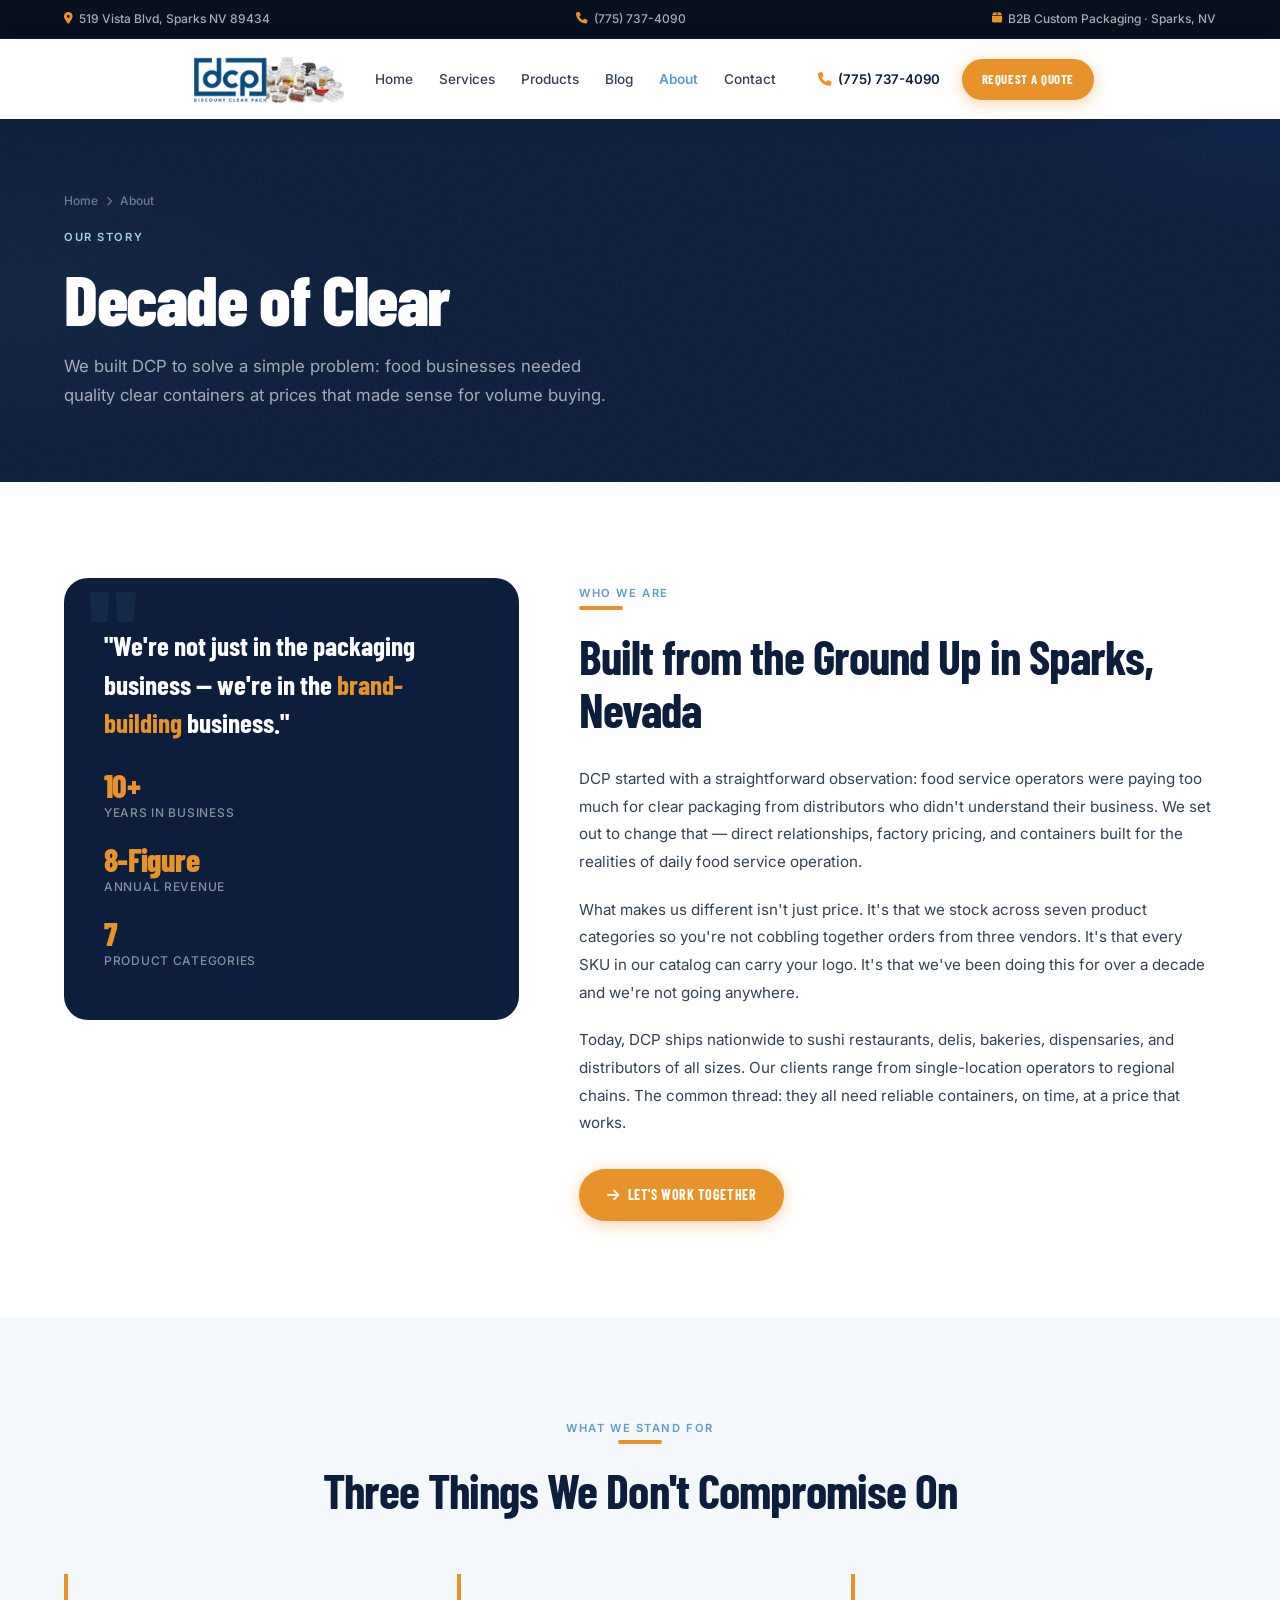
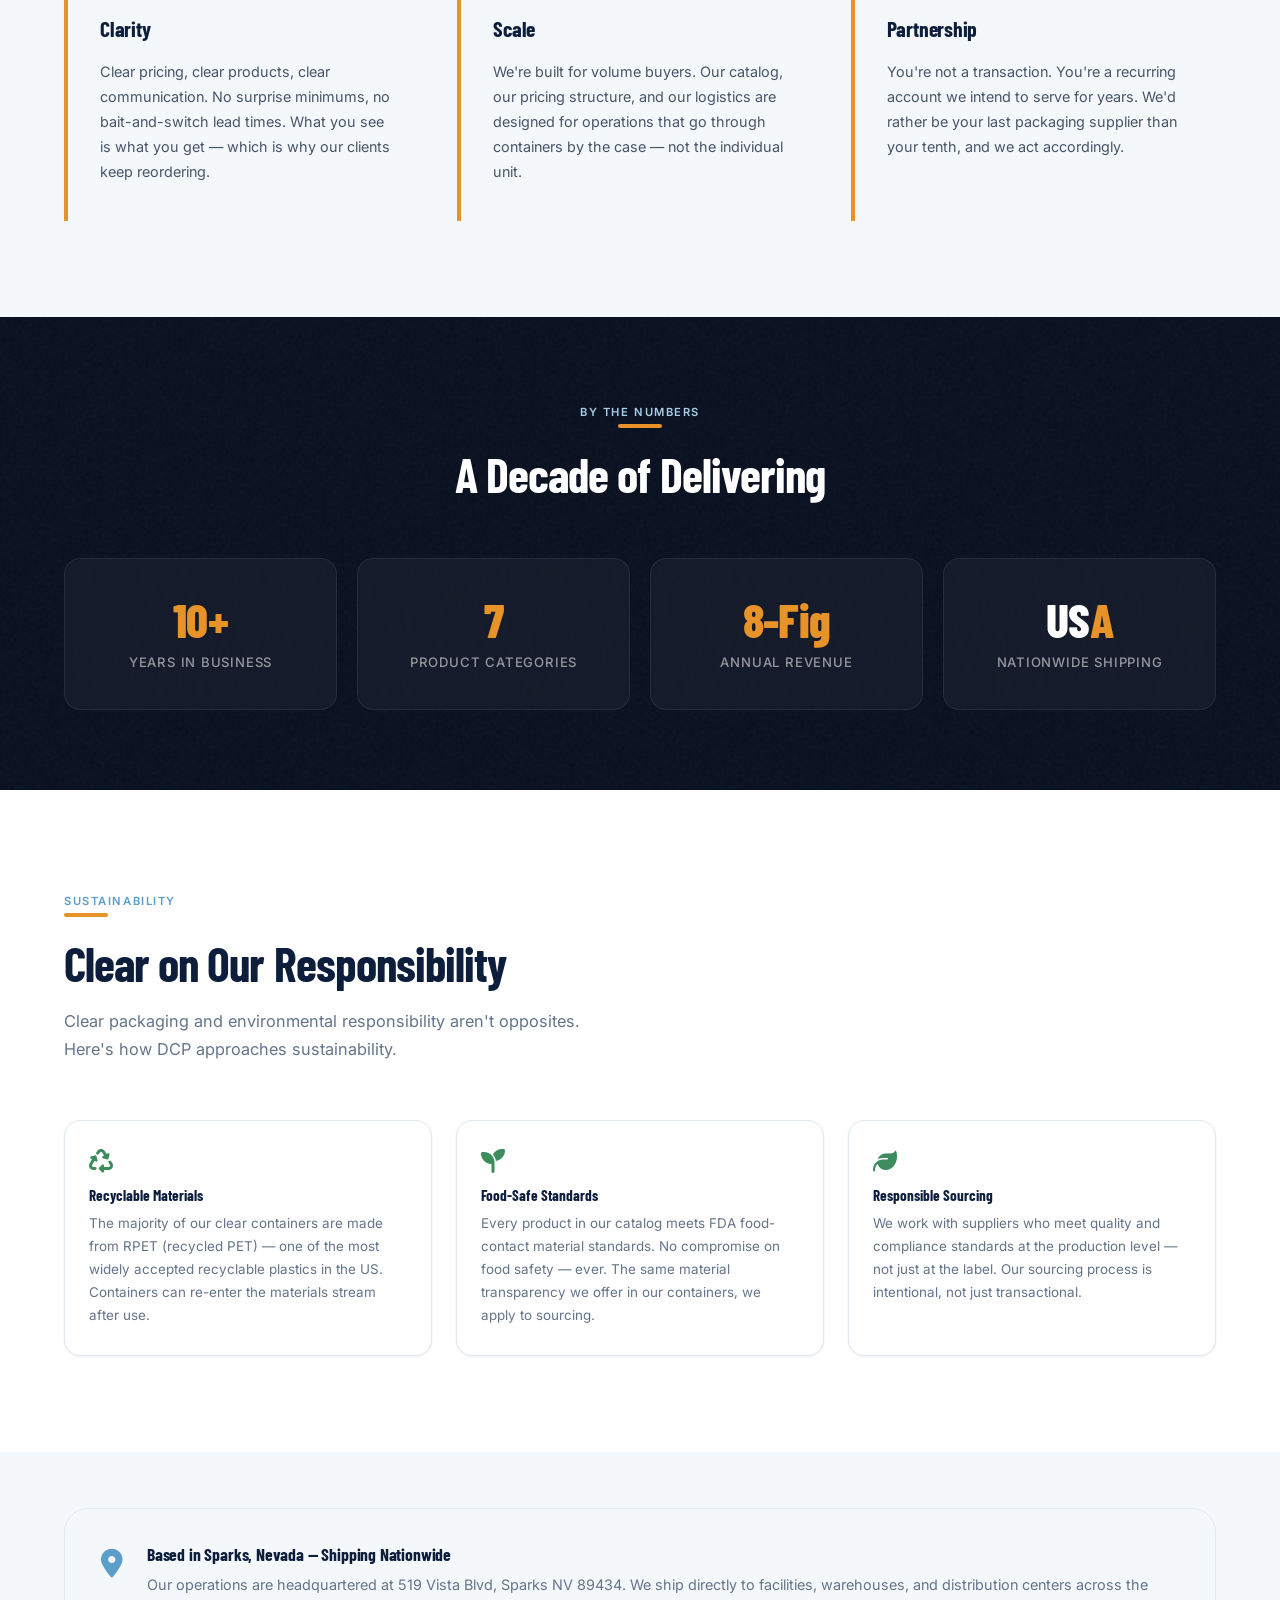
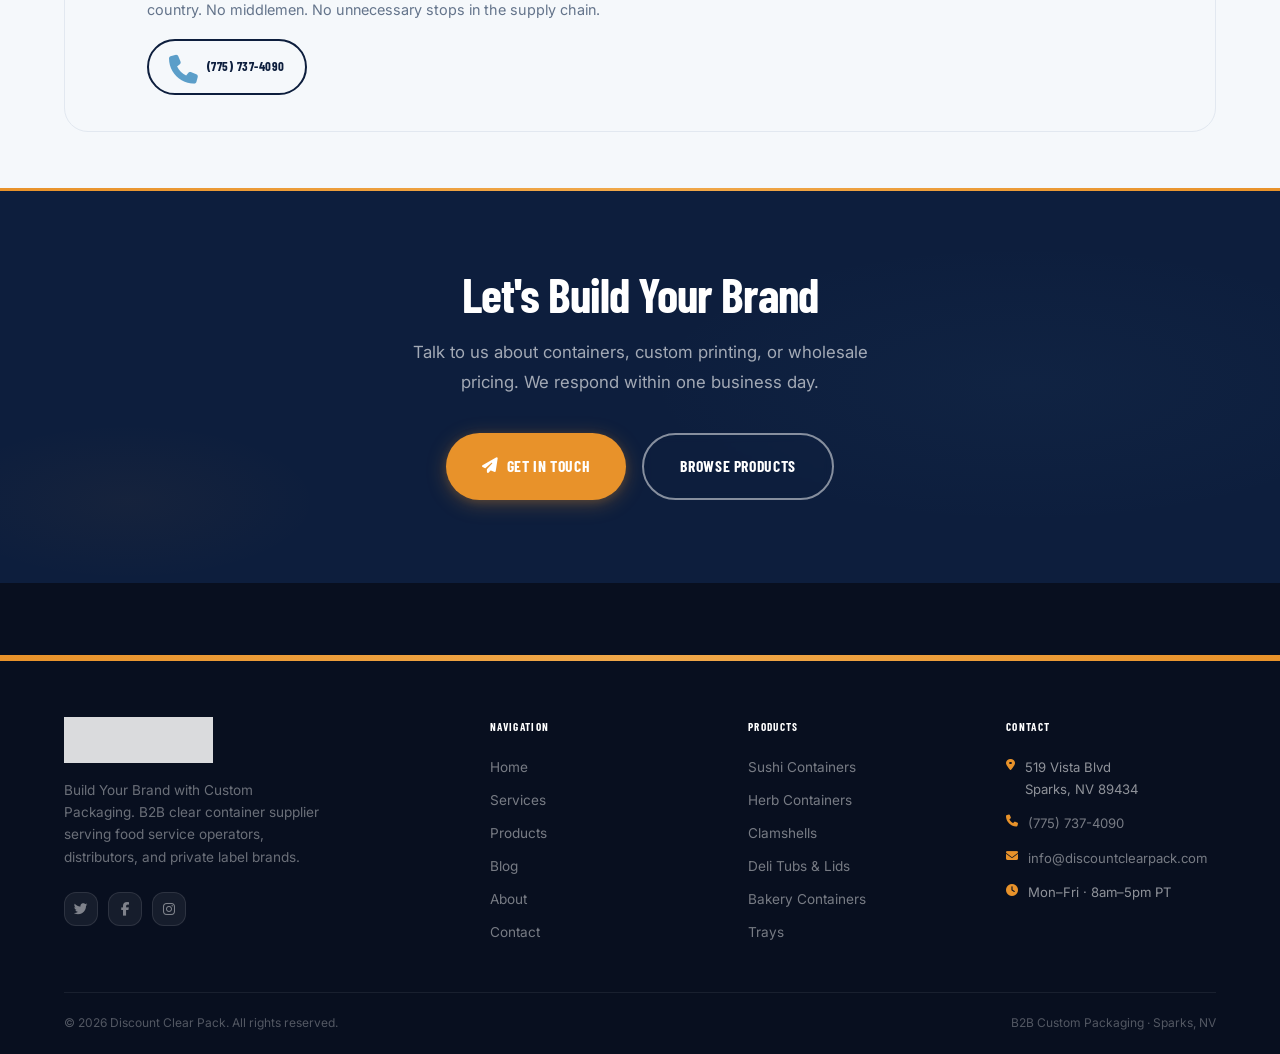
==== about.html @ 89d680ff "Initial commit — Discount Clear Pack website 9-page B2B packaging website: home, services, products " ====
<!DOCTYPE html>
<html lang="en">
<head>
<meta charset="UTF-8">
<meta name="viewport" content="width=device-width, initial-scale=1.0">
<title>About — Discount Clear Pack</title>
<meta name="description" content="DCP has been a trusted B2B packaging supplier for over a decade. Based in Sparks, NV. Clear containers, custom printing, nationwide shipping.">
<link rel="stylesheet" href="style.css">
<link rel="stylesheet" href="https://cdnjs.cloudflare.com/ajax/libs/font-awesome/6.5.0/css/all.min.css">
</head>
<body>

<!-- Top Info Bar -->
<div class="top-bar">
  <div class="container">
    <div class="top-bar__inner">
      <div class="top-bar__item"><i class="fas fa-map-marker-alt"></i><span>519 Vista Blvd, Sparks NV 89434</span></div>
      <div class="top-bar__item"><i class="fas fa-phone"></i><a href="tel:7757374090">(775) 737-4090</a></div>
      <div class="top-bar__item"><i class="fas fa-box"></i><span>B2B Custom Packaging · Sparks, NV</span></div>
    </div>
  </div>
</div>

<!-- Navbar -->
<nav class="navbar" role="navigation" aria-label="Main navigation">
  <div class="container">
    <div class="navbar__inner">
      <a href="index.html" class="navbar__logo" aria-label="Discount Clear Pack Home">
        <img src="Logo/Screenshot 2026-04-01 170924.png" alt="Discount Clear Pack">
      </a>
      <div class="navbar__nav">
        <a href="index.html">Home</a>
        <a href="services.html">Services</a>
        <a href="products.html">Products</a>
        <a href="blog.html">Blog</a>
        <a href="about.html" class="active">About</a>
        <a href="contact.html">Contact</a>
      </div>
      <div class="navbar__actions">
        <a href="tel:7757374090" class="navbar__phone"><i class="fas fa-phone"></i>(775) 737-4090</a>
        <a href="contact.html" class="btn btn-primary btn-sm">Request a Quote</a>
      </div>
      <button class="navbar__hamburger" aria-label="Open menu" aria-expanded="false">
        <span></span><span></span><span></span>
      </button>
    </div>
  </div>
</nav>

<!-- Mobile Menu -->
<div class="mobile-menu" role="dialog" aria-label="Mobile navigation">
  <button class="mobile-menu__close" aria-label="Close menu"><i class="fas fa-times"></i></button>
  <div class="mobile-menu__inner">
    <nav>
      <a href="index.html">Home</a>
      <a href="services.html">Services</a>
      <a href="products.html">Products</a>
      <a href="blog.html">Blog</a>
      <a href="about.html">About</a>
      <a href="contact.html">Contact</a>
    </nav>
    <div class="mobile-menu__footer">
      <div class="mobile-menu__phone-big"><i class="fas fa-phone"></i><a href="tel:7757374090" style="color:inherit;">(775) 737-4090</a></div>
      <p>519 Vista Blvd, Sparks NV 89434</p>
      <p>Mon–Fri · 8am–5pm PT</p>
    </div>
  </div>
</div>

<!-- Page Hero -->
<section class="page-hero">
  <div class="container">
    <div class="page-hero__inner">
      <div class="page-hero__breadcrumb">
        <a href="index.html">Home</a>
        <i class="fas fa-chevron-right"></i>
        <span>About</span>
      </div>
      <span class="section-label on-dark" style="display:block;margin-bottom:12px;">OUR STORY</span>
      <h1 class="page-hero__title">Decade of Clear</h1>
      <p class="page-hero__subtitle">We built DCP to solve a simple problem: food businesses needed quality clear containers at prices that made sense for volume buying.</p>
    </div>
  </div>
</section>

<!-- Origin Story -->
<section class="section">
  <div class="container">
    <div class="about-origin reveal">

      <!-- Left: Pull Quote + Stats -->
      <div>
        <div class="pull-quote">
          <div class="pull-quote__text">
            "We're not just in the packaging business — we're in the <em>brand-building</em> business."
          </div>
          <div class="pull-quote__stats">
            <div>
              <div class="pull-quote__stat-num"><em>10+</em></div>
              <div class="pull-quote__stat-label">Years in Business</div>
            </div>
            <div>
              <div class="pull-quote__stat-num"><em>8-Figure</em></div>
              <div class="pull-quote__stat-label">Annual Revenue</div>
            </div>
            <div>
              <div class="pull-quote__stat-num"><em>7</em></div>
              <div class="pull-quote__stat-label">Product Categories</div>
            </div>
          </div>
        </div>
      </div>

      <!-- Right: Narrative -->
      <div class="about-origin__text">
        <span class="section-label">WHO WE ARE</span>
        <div class="section-divider"></div>
        <h2 style="margin-bottom:28px;">Built from the Ground Up in Sparks, Nevada</h2>
        <p>DCP started with a straightforward observation: food service operators were paying too much for clear packaging from distributors who didn't understand their business. We set out to change that — direct relationships, factory pricing, and containers built for the realities of daily food service operation.</p>
        <p>What makes us different isn't just price. It's that we stock across seven product categories so you're not cobbling together orders from three vendors. It's that every SKU in our catalog can carry your logo. It's that we've been doing this for over a decade and we're not going anywhere.</p>
        <p>Today, DCP ships nationwide to sushi restaurants, delis, bakeries, dispensaries, and distributors of all sizes. Our clients range from single-location operators to regional chains. The common thread: they all need reliable containers, on time, at a price that works.</p>
        <div style="margin-top:32px;">
          <a href="contact.html" class="btn btn-primary"><i class="fas fa-arrow-right"></i> Let's Work Together</a>
        </div>
      </div>

    </div>
  </div>
</section>

<!-- Values -->
<section class="section bg-off-white">
  <div class="container">
    <div class="section-header centered reveal">
      <span class="section-label">WHAT WE STAND FOR</span>
      <div class="section-divider c"></div>
      <h2 class="section-title">Three Things We Don't Compromise On</h2>
    </div>
    <div class="values-grid reveal">
      <div class="value-card">
        <div class="value-card__title">Clarity</div>
        <div class="value-card__desc">Clear pricing, clear products, clear communication. No surprise minimums, no bait-and-switch lead times. What you see is what you get — which is why our clients keep reordering.</div>
      </div>
      <div class="value-card">
        <div class="value-card__title">Scale</div>
        <div class="value-card__desc">We're built for volume buyers. Our catalog, our pricing structure, and our logistics are designed for operations that go through containers by the case — not the individual unit.</div>
      </div>
      <div class="value-card">
        <div class="value-card__title">Partnership</div>
        <div class="value-card__desc">You're not a transaction. You're a recurring account we intend to serve for years. We'd rather be your last packaging supplier than your tenth, and we act accordingly.</div>
      </div>
    </div>
  </div>
</section>

<!-- By the Numbers -->
<section class="categories-dark">
  <div class="container">
    <div class="section-header centered" style="position:relative;z-index:1;">
      <span class="section-label on-dark reveal">BY THE NUMBERS</span>
      <div class="section-divider c reveal reveal-delay-1"></div>
      <h2 class="section-title reveal reveal-delay-2" style="color:var(--white);">A Decade of Delivering</h2>
    </div>
    <div style="display:grid;grid-template-columns:repeat(4,1fr);gap:20px;position:relative;z-index:1;" class="reveal">
      <div class="stat-card">
        <div class="stat-card__number"><em>10+</em></div>
        <div class="stat-card__label">Years in Business</div>
      </div>
      <div class="stat-card">
        <div class="stat-card__number"><em>7</em></div>
        <div class="stat-card__label">Product Categories</div>
      </div>
      <div class="stat-card">
        <div class="stat-card__number"><em>8-Fig</em></div>
        <div class="stat-card__label">Annual Revenue</div>
      </div>
      <div class="stat-card">
        <div class="stat-card__number">US<em>A</em></div>
        <div class="stat-card__label">Nationwide Shipping</div>
      </div>
    </div>
  </div>
</section>

<!-- Sustainability -->
<section class="section">
  <div class="container">
    <div class="section-header reveal">
      <span class="section-label">SUSTAINABILITY</span>
      <div class="section-divider"></div>
      <h2 class="section-title">Clear on Our Responsibility</h2>
      <p class="section-subtitle">Clear packaging and environmental responsibility aren't opposites. Here's how DCP approaches sustainability.</p>
    </div>
    <div class="sustainability-grid reveal">
      <div class="sustainability-item">
        <i class="fas fa-recycle"></i>
        <h4>Recyclable Materials</h4>
        <p>The majority of our clear containers are made from RPET (recycled PET) — one of the most widely accepted recyclable plastics in the US. Containers can re-enter the materials stream after use.</p>
      </div>
      <div class="sustainability-item">
        <i class="fas fa-seedling"></i>
        <h4>Food-Safe Standards</h4>
        <p>Every product in our catalog meets FDA food-contact material standards. No compromise on food safety — ever. The same material transparency we offer in our containers, we apply to sourcing.</p>
      </div>
      <div class="sustainability-item">
        <i class="fas fa-leaf"></i>
        <h4>Responsible Sourcing</h4>
        <p>We work with suppliers who meet quality and compliance standards at the production level — not just at the label. Our sourcing process is intentional, not just transactional.</p>
      </div>
    </div>
  </div>
</section>

<!-- Location -->
<section class="section-sm bg-off-white">
  <div class="container">
    <div class="location-card reveal">
      <i class="fas fa-map-marker-alt"></i>
      <div>
        <h3>Based in Sparks, Nevada — Shipping Nationwide</h3>
        <p>Our operations are headquartered at 519 Vista Blvd, Sparks NV 89434. We ship directly to facilities, warehouses, and distribution centers across the country. No middlemen. No unnecessary stops in the supply chain.</p>
        <div style="margin-top:16px;">
          <a href="tel:7757374090" class="btn btn-outline btn-sm"><i class="fas fa-phone"></i>(775) 737-4090</a>
        </div>
      </div>
    </div>
  </div>
</section>

<!-- CTA Banner -->
<section class="cta-banner">
  <div class="container">
    <div class="cta-banner__inner reveal">
      <h2 class="cta-banner__title">Let's Build Your Brand</h2>
      <p class="cta-banner__subtitle">Talk to us about containers, custom printing, or wholesale pricing. We respond within one business day.</p>
      <div class="cta-banner__btns">
        <a href="contact.html" class="btn btn-primary btn-lg"><i class="fas fa-paper-plane"></i> Get in Touch</a>
        <a href="products.html" class="btn btn-ghost btn-lg">Browse Products</a>
      </div>
    </div>
  </div>
</section>

<!-- Footer -->
<footer class="footer" role="contentinfo">
  <div style="height:3px;background:linear-gradient(90deg,#E8922A 0%,#F0A84A 50%,#E8922A 100%);"></div>
  <div class="container">
    <div class="footer__grid" style="padding-top:56px;">
      <div>
        <div class="footer__logo"><img src="Logo/Screenshot 2026-04-01 170924.png" alt="Discount Clear Pack"></div>
        <p class="footer__tagline">Build Your Brand with Custom Packaging. B2B clear container supplier serving food service operators, distributors, and private label brands.</p>
        <div class="footer__social">
          <a href="#" aria-label="Twitter"><i class="fab fa-twitter"></i></a>
          <a href="#" aria-label="Facebook"><i class="fab fa-facebook-f"></i></a>
          <a href="#" aria-label="Instagram"><i class="fab fa-instagram"></i></a>
        </div>
      </div>
      <div>
        <div class="footer__col-title">Navigation</div>
        <div class="footer__col-links">
          <a href="index.html">Home</a>
          <a href="services.html">Services</a>
          <a href="products.html">Products</a>
          <a href="blog.html">Blog</a>
          <a href="about.html">About</a>
          <a href="contact.html">Contact</a>
        </div>
      </div>
      <div>
        <div class="footer__col-title">Products</div>
        <div class="footer__col-links">
          <a href="products.html#sushi">Sushi Containers</a>
          <a href="products.html#herb">Herb Containers</a>
          <a href="products.html#clamshells">Clamshells</a>
          <a href="products.html#deli">Deli Tubs &amp; Lids</a>
          <a href="products.html#bakery">Bakery Containers</a>
          <a href="products.html#trays">Trays</a>
        </div>
      </div>
      <div>
        <div class="footer__col-title">Contact</div>
        <div class="footer__contact-item"><i class="fas fa-map-marker-alt"></i><span>519 Vista Blvd<br>Sparks, NV 89434</span></div>
        <div class="footer__contact-item"><i class="fas fa-phone"></i><a href="tel:7757374090">(775) 737-4090</a></div>
        <div class="footer__contact-item"><i class="fas fa-envelope"></i><a href="mailto:info@discountclearpack.com">info@discountclearpack.com</a></div>
        <div class="footer__contact-item"><i class="fas fa-clock"></i><span>Mon–Fri · 8am–5pm PT</span></div>
      </div>
    </div>
    <div class="footer__bottom">
      <span>&copy; 2026 Discount Clear Pack. All rights reserved.</span>
      <span>B2B Custom Packaging · Sparks, NV</span>
    </div>
  </div>
</footer>

<script src="script.js"></script>
</body>
</html>
---- style.css ----
/* ============================================================
   DISCOUNT CLEAR PACK — STYLE.CSS
   Palette: Navy #0D1E3D · Ice Blue #5B9EC9 · Gold #E8922A
   Fonts:   Barlow Condensed (headings) · Inter (body)
   ============================================================ */

@import url('https://fonts.googleapis.com/css2?family=Barlow+Condensed:wght@500;600;700;800&family=Inter:wght@400;500;600&display=swap');

/* ============================================================
   CSS Custom Properties
   ============================================================ */
:root {
  /* Primary — Corporate Navy */
  --navy:        #0D1E3D;
  --navy-mid:    #142856;
  --navy-dark:   #080F1F;
  --navy-muted:  rgba(13,30,61,0.07);
  --navy-muted2: rgba(13,30,61,0.13);

  /* Secondary — Ice / Glass Blue */
  --ice:         #D4E8F7;
  --ice-mid:     #A8CDE8;
  --ice-deep:    #5B9EC9;
  --ice-glow:    rgba(91,158,201,0.20);

  /* Accent — Warm Gold (CTAs) */
  --gold:        #E8922A;
  --gold-dark:   #C97818;
  --gold-lt:     #F0A84A;
  --gold-glow:   rgba(232,146,42,0.22);
  --gold-glow-lg:rgba(232,146,42,0.35);

  /* Neutrals (slate-tinted — reinforces "clear" metaphor) */
  --white:       #FFFFFF;
  --off-white:   #F5F8FB;
  --gray-50:     #F0F4F8;
  --gray-100:    #E2E8F0;
  --gray-200:    #CBD5E1;
  --gray-300:    #94A3B8;
  --gray-500:    #64748B;
  --gray-700:    #334155;
  --gray-900:    #0F172A;

  /* Typography */
  --font-h: 'Barlow Condensed', sans-serif;
  --font-b: 'Inter', sans-serif;

  /* Layered navy-tinted shadows */
  --shd-xs:  0 1px 2px rgba(13,30,61,.08);
  --shd-sm:  0 2px 6px rgba(13,30,61,.10), 0 1px 2px rgba(13,30,61,.06);
  --shd-md:  0 4px 16px rgba(13,30,61,.12), 0 2px 6px rgba(13,30,61,.07);
  --shd-lg:  0 10px 32px rgba(13,30,61,.16), 0 4px 12px rgba(13,30,61,.09);
  --shd-xl:  0 20px 48px rgba(13,30,61,.18), 0 8px 20px rgba(13,30,61,.11);

  /* Glow variants */
  --shd-gold:    0 4px 20px rgba(232,146,42,.28), 0 2px 8px rgba(232,146,42,.16);
  --shd-gold-lg: 0 8px 32px rgba(232,146,42,.36), 0 4px 12px rgba(232,146,42,.20);
  --shd-ice:     0 4px 20px rgba(91,158,201,.22), 0 2px 8px rgba(91,158,201,.14);
  --shd-ice-lg:  0 8px 32px rgba(91,158,201,.28), 0 4px 12px rgba(91,158,201,.18);

  /* Border radius */
  --r-sm:   4px;
  --r:      8px;
  --r-md:   12px;
  --r-lg:   16px;
  --r-xl:   24px;
  --r-full: 9999px;

  /* Layout */
  --nav-h:  80px;
  --nav-hs: 64px;
  --max-w:  1200px;
}

/* ============================================================
   Reset
   ============================================================ */
*, *::before, *::after { box-sizing: border-box; margin: 0; padding: 0; }
html { scroll-behavior: smooth; font-size: 16px; }
body {
  font-family: var(--font-b);
  color: var(--gray-700);
  background: var(--white);
  line-height: 1.7;
  -webkit-font-smoothing: antialiased;
  overflow-x: hidden;
}
img  { max-width: 100%; height: auto; display: block; }
a    { color: inherit; text-decoration: none; }
ul   { list-style: none; }
button { cursor: pointer; font-family: var(--font-b); border: none; background: none; }
input, textarea, select { font-family: var(--font-b); }

/* ============================================================
   Typography
   ============================================================ */
h1,h2,h3,h4,h5,h6 { font-family: var(--font-h); color: var(--navy); line-height: 1.12; }
h1 { font-size: clamp(2.6rem,6vw,4.4rem);    font-weight: 800; letter-spacing: -0.02em; }
h2 { font-size: clamp(1.9rem,4vw,3rem);      font-weight: 700; letter-spacing: -0.02em; }
h3 { font-size: clamp(1.25rem,2.5vw,1.6rem); font-weight: 700; letter-spacing: -0.01em; }
h4 { font-size: 1.1rem;  font-weight: 600; }
p  { line-height: 1.75; }

/* ============================================================
   Container & Layout
   ============================================================ */
.container  { max-width: var(--max-w); margin: 0 auto; padding: 0 24px; }
.section    { padding: 96px 0; }
.section-sm { padding: 56px 0; }

.section-label {
  font-family: var(--font-b);
  font-size: .7rem;
  font-weight: 600;
  letter-spacing: .14em;
  text-transform: uppercase;
  color: var(--ice-deep);
  margin-bottom: 12px;
}
.section-label.on-dark { color: var(--ice-mid); }
.section-label.gold    { color: var(--gold); }

.section-divider {
  width: 44px; height: 4px;
  background: var(--gold);
  border-radius: var(--r-full);
  margin-bottom: 20px;
}
.section-divider.c { margin-left: auto; margin-right: auto; }

.section-header         { margin-bottom: 56px; }
.section-header.centered { text-align: center; }
.section-header.centered .section-subtitle { margin-left: auto; margin-right: auto; }
.section-title   { margin-bottom: 16px; }
.section-subtitle {
  font-size: 1.02rem;
  color: var(--gray-500);
  max-width: 560px;
  line-height: 1.75;
}
.section-subtitle.on-dark { color: rgba(255,255,255,.65); }

/* Background helpers */
.bg-off-white { background: var(--off-white); }
.bg-navy      { background: var(--navy); }
.bg-ice       { background: var(--ice); }

/* ============================================================
   Buttons
   ============================================================ */
.btn {
  display: inline-flex;
  align-items: center;
  gap: 8px;
  padding: 14px 28px;
  border-radius: var(--r-full);
  font-family: var(--font-h);
  font-size: .88rem;
  font-weight: 700;
  letter-spacing: .04em;
  text-transform: uppercase;
  white-space: nowrap;
  position: relative;
  overflow: hidden;
  transition: transform .22s cubic-bezier(.34,1.56,.64,1),
              box-shadow .22s ease,
              background-color .18s ease,
              border-color .18s ease,
              color .18s ease;
}
.btn:hover       { transform: translateY(-2px); }
.btn:active      { transform: translateY(0) scale(.98); }
.btn:focus-visible { outline: 3px solid var(--gold); outline-offset: 2px; }

/* Primary — Gold */
.btn-primary { background: var(--gold); color: var(--white); box-shadow: var(--shd-gold); }
.btn-primary:hover  { background: var(--gold-dark); box-shadow: var(--shd-gold-lg); color: var(--white); }
.btn-primary:active { background: #b56a14; }

/* Secondary — Navy */
.btn-secondary { background: var(--navy); color: var(--white); box-shadow: var(--shd-md); }
.btn-secondary:hover  { background: var(--navy-mid); box-shadow: var(--shd-lg); color: var(--white); }

/* Ghost — for dark hero backgrounds */
.btn-ghost {
  background: transparent;
  color: var(--white);
  border: 2px solid rgba(255,255,255,.50);
  backdrop-filter: blur(4px);
}
.btn-ghost:hover { background: rgba(255,255,255,.10); border-color: var(--white); color: var(--white); }

/* Outline Navy — light backgrounds */
.btn-outline {
  background: transparent;
  color: var(--navy);
  border: 2px solid var(--navy);
}
.btn-outline:hover { background: var(--navy); color: var(--white); box-shadow: var(--shd-md); }

/* Outline Ice */
.btn-outline-ice {
  background: transparent;
  color: var(--ice-deep);
  border: 2px solid var(--ice-deep);
}
.btn-outline-ice:hover { background: var(--ice-deep); color: var(--white); box-shadow: var(--shd-ice); }

.btn-sm { padding: 10px 20px; font-size: .80rem; }
.btn-lg { padding: 18px 36px; font-size: .98rem; }

/* ============================================================
   Top Info Bar
   ============================================================ */
.top-bar {
  background: var(--navy-dark);
  color: rgba(255,255,255,.65);
  font-size: .75rem;
  font-family: var(--font-b);
  font-weight: 500;
  padding: 9px 0;
  border-bottom: 1px solid rgba(255,255,255,.06);
}
.top-bar__inner {
  display: flex;
  align-items: center;
  justify-content: space-between;
  gap: 12px;
  flex-wrap: wrap;
}
.top-bar__item {
  display: flex;
  align-items: center;
  gap: 6px;
}
.top-bar__item i { color: var(--gold); font-size: .72rem; }
.top-bar__item a {
  color: rgba(255,255,255,.65);
  transition: color .2s ease;
}
.top-bar__item a:hover { color: var(--gold); }

/* ============================================================
   Navbar
   ============================================================ */
.navbar {
  position: sticky;
  top: 0;
  z-index: 1000;
  background: var(--white);
  box-shadow: 0 2px 18px rgba(13,30,61,.10), 0 1px 4px rgba(13,30,61,.06);
  height: var(--nav-h);
  display: flex;
  align-items: center;
  transition: height .3s ease, box-shadow .3s ease;
}
.navbar.scrolled {
  height: var(--nav-hs);
  box-shadow: 0 4px 24px rgba(13,30,61,.15), 0 2px 6px rgba(13,30,61,.08);
}
.navbar__inner {
  display: flex;
  align-items: center;
  gap: 8px;
  width: 100%;
}
.navbar__logo { flex-shrink: 0; display: flex; align-items: center; }
.navbar__logo img {
  height: 52px;
  width: auto;
  transition: height .3s ease;
}
.navbar.scrolled .navbar__logo img { height: 40px; }

.navbar__nav { display: flex; align-items: center; gap: 2px; margin-left: auto; }
.navbar__nav a {
  font-family: var(--font-b);
  font-size: .85rem;
  font-weight: 500;
  color: var(--gray-700);
  padding: 8px 12px;
  border-radius: var(--r);
  transition: color .2s ease, background .2s ease;
  white-space: nowrap;
}
.navbar__nav a:hover         { color: var(--navy); background: var(--navy-muted); }
.navbar__nav a.active        { color: var(--ice-deep); font-weight: 600; }
.navbar__nav a:focus-visible { outline: 2px solid var(--gold); outline-offset: 2px; }

.navbar__actions { display: flex; align-items: center; gap: 10px; margin-left: 10px; }
.navbar__phone {
  display: flex;
  align-items: center;
  gap: 6px;
  font-family: var(--font-b);
  font-size: .83rem;
  font-weight: 600;
  color: var(--navy);
  padding: 7px 12px;
  border-radius: var(--r);
  transition: color .2s ease, background .2s ease;
}
.navbar__phone:hover { color: var(--gold-dark); background: rgba(232,146,42,.08); }
.navbar__phone i { color: var(--gold); font-size: .85rem; }

/* Hamburger */
.navbar__hamburger {
  display: none;
  flex-direction: column;
  gap: 5px;
  padding: 8px;
  border-radius: var(--r);
  margin-left: auto;
  transition: background .2s ease;
}
.navbar__hamburger:hover { background: var(--gray-100); }
.navbar__hamburger:focus-visible { outline: 2px solid var(--gold); outline-offset: 2px; }
.navbar__hamburger span {
  display: block;
  width: 22px; height: 2px;
  background: var(--navy);
  border-radius: 2px;
  transition: transform .3s ease, opacity .3s ease;
}
.navbar__hamburger.active span:nth-child(1) { transform: translateY(7px) rotate(45deg); }
.navbar__hamburger.active span:nth-child(2) { opacity: 0; }
.navbar__hamburger.active span:nth-child(3) { transform: translateY(-7px) rotate(-45deg); }

/* Mobile Menu */
.mobile-menu {
  display: none;
  position: fixed;
  inset: 0;
  background: var(--navy-dark);
  z-index: 999;
  overflow-y: auto;
  transform: translateX(100%);
  transition: transform .35s cubic-bezier(.25,.46,.45,.94);
}
.mobile-menu.open { transform: translateX(0); }
.mobile-menu__inner {
  padding: 96px 32px 40px;
  display: flex;
  flex-direction: column;
  min-height: 100%;
}
.mobile-menu__close {
  position: absolute;
  top: 20px; right: 20px;
  color: var(--white);
  font-size: 1.4rem;
  padding: 8px;
  border-radius: var(--r);
  transition: background .2s ease;
}
.mobile-menu__close:hover { background: rgba(255,255,255,.10); color: var(--white); }
.mobile-menu nav { display: flex; flex-direction: column; gap: 4px; margin-bottom: 36px; }
.mobile-menu nav a {
  font-family: var(--font-h);
  font-size: 1.5rem;
  font-weight: 700;
  color: var(--white);
  padding: 16px 0;
  border-bottom: 1px solid rgba(255,255,255,.07);
  transition: color .2s ease, padding-left .2s ease;
}
.mobile-menu nav a:hover { color: var(--gold); padding-left: 12px; }
.mobile-menu nav a:focus-visible { outline: 2px solid var(--gold); outline-offset: 2px; }
.mobile-menu__footer {
  margin-top: auto;
  color: rgba(255,255,255,.45);
  font-size: .85rem;
}
.mobile-menu__footer p { margin-bottom: 10px; }
.mobile-menu__phone-big {
  display: flex;
  align-items: center;
  gap: 10px;
  color: var(--white);
  font-family: var(--font-h);
  font-size: 1.35rem;
  font-weight: 800;
  margin-bottom: 20px;
}
.mobile-menu__phone-big i { color: var(--gold); }

/* ============================================================
   Hero (Home)
   ============================================================ */
.hero {
  position: relative;
  min-height: 90vh;
  display: flex;
  align-items: center;
  background: var(--navy-dark);
  overflow: hidden;
}
/* Deep layered gradient — no image needed */
.hero::before {
  content: '';
  position: absolute; inset: 0;
  background:
    radial-gradient(ellipse 90% 70% at 10% 50%, rgba(8,15,31,.95) 0%, transparent 55%),
    radial-gradient(ellipse 70% 90% at 90% 15%, rgba(20,40,86,.60) 0%, transparent 50%),
    radial-gradient(ellipse 50% 50% at 60% 90%, rgba(91,158,201,.06) 0%, transparent 55%),
    linear-gradient(135deg, var(--navy-dark) 0%, var(--navy-mid) 55%, rgba(91,158,201,.10) 100%);
  z-index: 0;
}
/* Grain texture overlay */
.hero::after {
  content: '';
  position: absolute; inset: 0;
  background-image: url("data:image/svg+xml,%3Csvg viewBox='0 0 200 200' xmlns='http://www.w3.org/2000/svg'%3E%3Cfilter id='n'%3E%3CfeTurbulence type='fractalNoise' baseFrequency='0.65' numOctaves='3' stitchTiles='stitch'/%3E%3CfeColorMatrix type='saturate' values='0'/%3E%3C/filter%3E%3Crect width='100%25' height='100%25' filter='url(%23n)'/%3E%3C/svg%3E");
  opacity: .04;
  pointer-events: none;
  z-index: 1;
}
/* Decorative geometric rings */
.hero__ring {
  position: absolute;
  border-radius: 50%;
  pointer-events: none;
  z-index: 1;
}
.hero__ring-1 {
  width: 680px; height: 680px;
  border: 1px solid rgba(91,158,201,.08);
  right: -120px; top: 50%;
  transform: translateY(-50%);
}
.hero__ring-2 {
  width: 440px; height: 440px;
  border: 1px solid rgba(91,158,201,.06);
  right: 40px; top: 50%;
  transform: translateY(-50%);
}
.hero__ring-3 {
  width: 280px; height: 280px;
  border: 1px solid rgba(232,146,42,.08);
  right: 120px; top: 50%;
  transform: translateY(-50%);
}
/* Floating container silhouettes (CSS squares as abstract packaging) */
.hero__floats {
  position: absolute;
  right: 60px; top: 50%;
  transform: translateY(-50%);
  width: 340px; height: 340px;
  z-index: 2;
  pointer-events: none;
  display: none; /* shown on desktop only */
}
.hero__float {
  position: absolute;
  border-radius: var(--r-md);
  background: rgba(91,158,201,.05);
  border: 1px solid rgba(91,158,201,.12);
  backdrop-filter: blur(2px);
}
.hero__float-1 { width:160px; height:100px; top:40px;  left:80px;  transform: rotate(-4deg); }
.hero__float-2 { width:110px; height:70px;  top:165px; left:20px;  transform: rotate(3deg); }
.hero__float-3 { width:130px; height:80px;  top:175px; left:155px; transform: rotate(-2deg); }
.hero__float-4 { width:80px;  height:50px;  top:60px;  left:220px; transform: rotate(5deg); }

.hero__content {
  position: relative;
  z-index: 3;
  padding: 100px 0;
  width: 100%;
}
.hero__inner { max-width: 660px; }
.hero__eyebrow {
  display: flex;
  align-items: center;
  gap: 10px;
  font-family: var(--font-b);
  font-size: .7rem;
  font-weight: 600;
  letter-spacing: .14em;
  text-transform: uppercase;
  color: var(--ice-deep);
  margin-bottom: 20px;
}
.hero__eyebrow::before {
  content: '';
  display: block;
  width: 28px; height: 2px;
  background: var(--ice-deep);
  border-radius: var(--r-full);
  flex-shrink: 0;
}
.hero__title {
  font-family: var(--font-h);
  font-size: clamp(2.8rem,6vw,4.8rem);
  font-weight: 800;
  letter-spacing: -0.02em;
  color: var(--white);
  line-height: 1.04;
  margin-bottom: 24px;
}
.hero__title em { color: var(--gold); font-style: normal; }
.hero__subtitle {
  font-size: 1.08rem;
  color: rgba(255,255,255,.65);
  line-height: 1.78;
  margin-bottom: 42px;
  max-width: 500px;
}
.hero__cta { display: flex; gap: 16px; flex-wrap: wrap; margin-bottom: 56px; }
.hero__proof {
  display: flex;
  gap: 32px;
  flex-wrap: wrap;
}
.hero__proof-item {
  display: flex;
  align-items: center;
  gap: 8px;
  color: rgba(255,255,255,.55);
  font-size: .8rem;
  font-weight: 500;
}
.hero__proof-item i { color: var(--gold); font-size: .85rem; }

/* ============================================================
   Page Hero (inner pages)
   ============================================================ */
.page-hero {
  background: var(--navy);
  padding: 72px 0;
  position: relative;
  overflow: hidden;
}
.page-hero::before {
  content: '';
  position: absolute; inset: 0;
  background:
    radial-gradient(ellipse 60% 80% at 0% 50%, rgba(91,158,201,.05) 0%, transparent 50%),
    radial-gradient(ellipse 40% 60% at 100% 0%, rgba(13,40,87,.5) 0%, transparent 50%);
}
.page-hero::after {
  content: '';
  position: absolute; inset: 0;
  background-image: url("data:image/svg+xml,%3Csvg viewBox='0 0 200 200' xmlns='http://www.w3.org/2000/svg'%3E%3Cfilter id='n'%3E%3CfeTurbulence type='fractalNoise' baseFrequency='0.65' numOctaves='3' stitchTiles='stitch'/%3E%3CfeColorMatrix type='saturate' values='0'/%3E%3C/filter%3E%3Crect width='100%25' height='100%25' filter='url(%23n)'/%3E%3C/svg%3E");
  opacity: .04;
  pointer-events: none;
}
.page-hero__inner { position: relative; z-index: 1; }
.page-hero__breadcrumb {
  display: flex; align-items: center; gap: 8px;
  color: rgba(255,255,255,.40);
  font-size: .75rem; font-weight: 500;
  margin-bottom: 16px;
}
.page-hero__breadcrumb a { color: rgba(255,255,255,.40); transition: color .2s ease; }
.page-hero__breadcrumb a:hover { color: var(--gold); }
.page-hero__breadcrumb i { font-size: .6rem; }
.page-hero__title    { color: var(--white); margin-bottom: 14px; }
.page-hero__subtitle { color: rgba(255,255,255,.62); font-size: 1.05rem; max-width: 560px; line-height: 1.75; }

/* ============================================================
   Trust Strip (stats row)
   ============================================================ */
.trust-strip {
  background: var(--off-white);
  border-top: 1px solid var(--gray-100);
  border-bottom: 1px solid var(--gray-100);
  padding: 48px 0;
}
.trust-strip__grid {
  display: grid;
  grid-template-columns: repeat(4, 1fr);
  gap: 0;
  text-align: center;
}
.trust-stat {
  padding: 20px 24px;
  border-right: 1px solid var(--gray-200);
}
.trust-stat:last-child { border-right: none; }
.trust-stat__number {
  font-family: var(--font-h);
  font-size: clamp(2.2rem,4vw,3.2rem);
  font-weight: 800;
  color: var(--navy);
  letter-spacing: -0.02em;
  line-height: 1;
  margin-bottom: 6px;
}
.trust-stat__number span { color: var(--gold); }
.trust-stat__label {
  font-size: .82rem;
  font-weight: 500;
  color: var(--gray-500);
  text-transform: uppercase;
  letter-spacing: .06em;
}

/* ============================================================
   Cards — Standard Feature
   ============================================================ */
.card {
  background: var(--white);
  border: 1px solid var(--gray-100);
  border-radius: var(--r-lg);
  padding: 32px 28px;
  position: relative;
  overflow: hidden;
  box-shadow: var(--shd-sm);
  transition: transform .28s cubic-bezier(.34,1.56,.64,1),
              box-shadow .28s ease,
              border-color .28s ease;
}
.card::before {
  content: '';
  position: absolute;
  top: 0; left: 0; right: 0;
  height: 3px;
  background: var(--gold);
  transform: scaleX(0);
  transform-origin: left;
  transition: transform .3s ease;
}
.card:hover { transform: translateY(-5px); box-shadow: var(--shd-lg); border-color: var(--gray-100); }
.card:hover::before { transform: scaleX(1); }

.card__icon {
  width: 52px; height: 52px;
  background: linear-gradient(135deg, rgba(91,158,201,.12) 0%, rgba(91,158,201,.05) 100%);
  border-radius: var(--r-md);
  display: flex; align-items: center; justify-content: center;
  margin-bottom: 20px;
  transition: transform .25s ease, background .25s ease;
}
.card:hover .card__icon { transform: scale(1.08); background: linear-gradient(135deg, rgba(91,158,201,.20) 0%, rgba(91,158,201,.10) 100%); }
.card__icon i { font-size: 1.4rem; color: var(--ice-deep); }
.card__icon.gold i { color: var(--gold); }
.card__icon.gold { background: linear-gradient(135deg, rgba(232,146,42,.12) 0%, rgba(232,146,42,.05) 100%); }
.card:hover .card__icon.gold { background: linear-gradient(135deg, rgba(232,146,42,.20) 0%, rgba(232,146,42,.10) 100%); }

.card__title { font-size: 1.05rem; font-weight: 700; color: var(--navy); margin-bottom: 10px; letter-spacing: -.01em; }
.card__desc  { font-size: .88rem; color: var(--gray-500); line-height: 1.75; margin-bottom: 18px; }
.card__link {
  display: inline-flex; align-items: center; gap: 7px;
  font-family: var(--font-h); font-size: .82rem; font-weight: 700;
  color: var(--ice-deep); letter-spacing: .02em; text-transform: uppercase;
  transition: gap .2s ease, color .2s ease;
}
.card__link:hover { gap: 12px; color: var(--navy); }
.card__link:focus-visible { outline: 2px solid var(--gold); outline-offset: 2px; border-radius: 2px; }

/* ============================================================
   Product Cards
   ============================================================ */
.product-card {
  background: var(--white);
  border: 1px solid var(--gray-100);
  border-radius: var(--r-lg);
  overflow: hidden;
  box-shadow: var(--shd-sm);
  transition: transform .28s cubic-bezier(.34,1.56,.64,1),
              box-shadow .28s ease,
              border-color .28s ease;
}
.product-card:hover {
  transform: translateY(-6px);
  box-shadow: var(--shd-ice-lg);
  border-color: var(--ice-mid);
}
.product-card__img {
  background: var(--off-white);
  aspect-ratio: 4 / 3;
  overflow: hidden;
  position: relative;
  display: flex;
  align-items: center;
  justify-content: center;
}
.product-card__img img {
  width: 100%; height: 100%;
  object-fit: contain;
  padding: 20px;
  transition: transform .4s ease;
}
.product-card:hover .product-card__img img { transform: scale(1.04); }
.product-card__badge {
  position: absolute;
  top: 12px; left: 12px;
  background: var(--navy);
  color: var(--white);
  font-family: var(--font-b);
  font-size: .65rem;
  font-weight: 600;
  letter-spacing: .06em;
  text-transform: uppercase;
  padding: 4px 10px;
  border-radius: var(--r-full);
}
.product-card__body { padding: 20px; }
.product-card__cat {
  font-size: .68rem;
  font-weight: 600;
  letter-spacing: .08em;
  text-transform: uppercase;
  color: var(--ice-deep);
  margin-bottom: 6px;
}
.product-card__name { font-size: 1rem; font-weight: 700; color: var(--navy); margin-bottom: 6px; letter-spacing: -.01em; }
.product-card__desc { font-size: .82rem; color: var(--gray-500); margin-bottom: 14px; line-height: 1.65; }
.product-card__tag {
  display: inline-flex; align-items: center; gap: 5px;
  font-size: .72rem; font-weight: 600; color: var(--gold-dark);
  background: rgba(232,146,42,.08);
  border: 1px solid rgba(232,146,42,.18);
  border-radius: var(--r-full);
  padding: 3px 10px;
  margin-bottom: 14px;
}
.product-card__tag i { font-size: .72rem; }
.product-card__action { display: flex; justify-content: flex-end; }

/* Product grid */
.products-grid {
  display: grid;
  grid-template-columns: repeat(4, 1fr);
  gap: 24px;
}

/* Filter bar */
.filter-bar {
  display: flex;
  flex-wrap: wrap;
  gap: 10px;
  margin-bottom: 40px;
}
.filter-btn {
  font-family: var(--font-b);
  font-size: .78rem;
  font-weight: 600;
  color: var(--gray-700);
  background: var(--white);
  border: 1.5px solid var(--gray-200);
  border-radius: var(--r-full);
  padding: 8px 18px;
  cursor: pointer;
  transition: all .2s ease;
  letter-spacing: .02em;
}
.filter-btn:hover { border-color: var(--ice-deep); color: var(--navy); }
.filter-btn.active {
  background: var(--navy);
  border-color: var(--navy);
  color: var(--white);
  box-shadow: var(--shd-sm);
}
.filter-btn:focus-visible { outline: 2px solid var(--gold); outline-offset: 2px; }

/* Product category sections (products page anchor layout) */
.product-section { padding: 64px 0; border-top: 1px solid var(--gray-100); }
.product-section:first-child { border-top: none; padding-top: 0; }

/* ============================================================
   Stat Cards (dark navy bg)
   ============================================================ */
.stat-card {
  background: rgba(255,255,255,.04);
  border: 1px solid rgba(255,255,255,.08);
  border-radius: var(--r-lg);
  padding: 36px 24px;
  text-align: center;
  backdrop-filter: blur(4px);
  transition: background .25s ease, border-color .25s ease;
}
.stat-card:hover { background: rgba(255,255,255,.07); border-color: rgba(255,255,255,.14); }
.stat-card__number {
  font-family: var(--font-h);
  font-size: clamp(2.2rem,4vw,3rem);
  font-weight: 800;
  color: var(--white);
  letter-spacing: -0.02em;
  line-height: 1;
  margin-bottom: 8px;
}
.stat-card__number em { color: var(--gold); font-style: normal; }
.stat-card__label {
  font-size: .82rem;
  font-weight: 500;
  color: rgba(255,255,255,.55);
  text-transform: uppercase;
  letter-spacing: .06em;
}

/* ============================================================
   Feature List (icon + text rows)
   ============================================================ */
.feature-list { display: flex; flex-direction: column; gap: 28px; }
.feature-item { display: flex; gap: 18px; align-items: flex-start; }
.feature-item__icon {
  width: 44px; height: 44px;
  background: var(--navy-muted);
  border-radius: var(--r-md);
  display: flex; align-items: center; justify-content: center;
  flex-shrink: 0;
  transition: background .25s ease;
}
.feature-item:hover .feature-item__icon { background: var(--navy-muted2); }
.feature-item__icon i { font-size: 1.1rem; color: var(--ice-deep); }
.feature-item__title { font-size: .95rem; font-weight: 600; color: var(--navy); margin-bottom: 4px; }
.feature-item__desc  { font-size: .85rem; color: var(--gray-500); line-height: 1.72; }

/* ============================================================
   Category Tiles (dark section)
   ============================================================ */
.categories-dark {
  background: var(--navy-dark);
  padding: 80px 0;
  position: relative;
  overflow: hidden;
}
.categories-dark::before {
  content: '';
  position: absolute; inset: 0;
  background-image: url("data:image/svg+xml,%3Csvg viewBox='0 0 200 200' xmlns='http://www.w3.org/2000/svg'%3E%3Cfilter id='n'%3E%3CfeTurbulence type='fractalNoise' baseFrequency='0.65' numOctaves='3' stitchTiles='stitch'/%3E%3CfeColorMatrix type='saturate' values='0'/%3E%3C/filter%3E%3Crect width='100%25' height='100%25' filter='url(%23n)'/%3E%3C/svg%3E");
  opacity: .04;
  pointer-events: none;
}
.categories-grid {
  display: grid;
  grid-template-columns: repeat(7, 1fr);
  gap: 16px;
  margin-top: 48px;
}
.category-tile {
  background: rgba(255,255,255,.04);
  border: 1px solid rgba(91,158,201,.12);
  border-radius: var(--r-lg);
  padding: 24px 16px;
  text-align: center;
  cursor: pointer;
  transition: background .25s ease, border-color .25s ease, transform .25s cubic-bezier(.34,1.56,.64,1);
}
.category-tile:hover { background: rgba(91,158,201,.08); border-color: rgba(91,158,201,.25); transform: translateY(-4px); }
.category-tile i { font-size: 1.6rem; color: var(--ice-deep); margin-bottom: 12px; display: block; }
.category-tile span { font-family: var(--font-h); font-size: .88rem; font-weight: 700; color: var(--white); letter-spacing: .02em; }

/* ============================================================
   How It Works (3-step)
   ============================================================ */
.steps-grid {
  display: grid;
  grid-template-columns: repeat(3, 1fr);
  gap: 32px;
  position: relative;
}
.steps-grid::before {
  content: '';
  position: absolute;
  top: 34px; left: calc(16.66% + 32px);
  right: calc(16.66% + 32px);
  height: 1px;
  background: linear-gradient(90deg, var(--gray-200) 0%, var(--gray-200) 100%);
  z-index: 0;
}
.step-card {
  text-align: center;
  position: relative;
  z-index: 1;
}
.step-card__num {
  width: 68px; height: 68px;
  background: var(--white);
  border: 2px solid var(--gray-100);
  border-radius: 50%;
  display: flex; align-items: center; justify-content: center;
  margin: 0 auto 24px;
  font-family: var(--font-h);
  font-size: 1.4rem;
  font-weight: 800;
  color: var(--navy);
  box-shadow: var(--shd-sm);
  transition: border-color .25s ease, box-shadow .25s ease;
}
.step-card:hover .step-card__num { border-color: var(--gold); box-shadow: var(--shd-gold); }
.step-card__num i { font-size: 1.4rem; color: var(--ice-deep); }
.step-card__title { font-size: 1rem; font-weight: 700; color: var(--navy); margin-bottom: 10px; }
.step-card__desc  { font-size: .88rem; color: var(--gray-500); line-height: 1.72; }

/* ============================================================
   Industries Grid
   ============================================================ */
.industries-grid {
  display: grid;
  grid-template-columns: repeat(5, 1fr);
  gap: 20px;
}
.industry-card {
  text-align: center;
  padding: 28px 16px;
  border: 1px solid var(--gray-100);
  border-radius: var(--r-lg);
  background: var(--white);
  box-shadow: var(--shd-xs);
  transition: transform .25s cubic-bezier(.34,1.56,.64,1), box-shadow .25s ease, border-color .25s ease;
}
.industry-card:hover { transform: translateY(-4px); box-shadow: var(--shd-md); border-color: var(--ice-mid); }
.industry-card i { font-size: 1.8rem; color: var(--ice-deep); margin-bottom: 14px; display: block; }
.industry-card span { font-family: var(--font-h); font-size: .88rem; font-weight: 700; color: var(--navy); letter-spacing: .01em; }

/* ============================================================
   CTA Banner
   ============================================================ */
.cta-banner {
  background: var(--navy);
  padding: 80px 0;
  position: relative;
  overflow: hidden;
}
.cta-banner::before {
  content: '';
  position: absolute;
  top: 0; left: 0; right: 0;
  height: 3px;
  background: linear-gradient(90deg, var(--gold) 0%, var(--gold-lt) 50%, var(--gold) 100%);
}
.cta-banner::after {
  content: '';
  position: absolute; inset: 0;
  background:
    radial-gradient(ellipse 50% 60% at 80% 50%, rgba(91,158,201,.04) 0%, transparent 60%),
    radial-gradient(ellipse 30% 40% at 10% 80%, rgba(232,146,42,.04) 0%, transparent 50%);
}
.cta-banner__inner { position: relative; z-index: 1; text-align: center; }
.cta-banner__title { color: var(--white); margin-bottom: 16px; }
.cta-banner__subtitle { color: rgba(255,255,255,.62); font-size: 1.05rem; margin-bottom: 36px; max-width: 480px; margin-left: auto; margin-right: auto; }
.cta-banner__btns { display: flex; gap: 16px; justify-content: center; flex-wrap: wrap; }

/* ============================================================
   Blog Cards
   ============================================================ */
.blog-grid { display: grid; grid-template-columns: repeat(3, 1fr); gap: 28px; }
.blog-card {
  background: var(--white);
  border: 1px solid var(--gray-100);
  border-radius: var(--r-lg);
  overflow: hidden;
  box-shadow: var(--shd-sm);
  display: flex;
  flex-direction: column;
  transition: transform .28s cubic-bezier(.34,1.56,.64,1), box-shadow .28s ease;
}
.blog-card:hover { transform: translateY(-5px); box-shadow: var(--shd-lg); }
.blog-card__img {
  aspect-ratio: 16 / 9;
  background: var(--navy);
  overflow: hidden;
  position: relative;
}
.blog-card__img img { width: 100%; height: 100%; object-fit: cover; transition: transform .4s ease; }
.blog-card:hover .blog-card__img img { transform: scale(1.04); }
.blog-card__cat {
  position: absolute;
  top: 14px; left: 14px;
  background: var(--navy);
  color: var(--white);
  font-size: .65rem;
  font-weight: 600;
  letter-spacing: .06em;
  text-transform: uppercase;
  padding: 4px 10px;
  border-radius: var(--r-full);
}
.blog-card__body { padding: 24px; flex: 1; display: flex; flex-direction: column; }
.blog-card__title { font-size: 1.02rem; font-weight: 700; color: var(--navy); margin-bottom: 10px; line-height: 1.4; letter-spacing: -.01em; }
.blog-card__excerpt { font-size: .85rem; color: var(--gray-500); line-height: 1.72; margin-bottom: 20px; flex: 1; }
.blog-card__meta {
  display: flex; align-items: center; justify-content: space-between;
  font-size: .75rem; color: var(--gray-300);
  padding-top: 16px;
  border-top: 1px solid var(--gray-100);
}
.blog-card__read {
  display: inline-flex; align-items: center; gap: 5px;
  font-family: var(--font-h); font-size: .78rem; font-weight: 700;
  color: var(--ice-deep); text-transform: uppercase; letter-spacing: .04em;
  transition: gap .2s ease, color .2s ease;
}
.blog-card__read:hover { gap: 10px; color: var(--navy); }

/* Blog post body */
.post-body {
  max-width: 720px;
  margin: 0 auto;
  font-size: 1.02rem;
  line-height: 1.85;
  color: var(--gray-700);
}
.post-body h2 { font-size: clamp(1.4rem,3vw,1.9rem); margin: 52px 0 18px; }
.post-body h3 { font-size: clamp(1.1rem,2vw,1.35rem); margin: 36px 0 14px; }
.post-body p  { margin-bottom: 24px; }
.post-body ul { margin: 0 0 24px 20px; list-style: disc; }
.post-body ul li { margin-bottom: 8px; line-height: 1.75; }
.post-body blockquote {
  border-left: 4px solid var(--gold);
  padding: 16px 24px;
  margin: 36px 0;
  background: var(--off-white);
  border-radius: 0 var(--r-md) var(--r-md) 0;
  font-size: 1.08rem;
  font-style: italic;
  color: var(--navy);
}

/* ============================================================
   Contact Form & Info
   ============================================================ */
.contact-grid {
  display: grid;
  grid-template-columns: 1fr 1.5fr;
  gap: 48px;
  align-items: start;
}
.contact-info-card {
  background: var(--navy);
  border-radius: var(--r-xl);
  padding: 40px 36px;
  color: var(--white);
  position: sticky;
  top: calc(var(--nav-hs) + 24px);
}
.contact-info-card__logo { margin-bottom: 28px; }
.contact-info-card__logo img { height: 52px; width: auto; filter: brightness(0) invert(1); }
.contact-info__items { display: flex; flex-direction: column; gap: 20px; margin-bottom: 32px; }
.contact-info__item { display: flex; align-items: flex-start; gap: 14px; }
.contact-info__item-icon {
  width: 38px; height: 38px;
  background: rgba(255,255,255,.07);
  border-radius: var(--r-md);
  display: flex; align-items: center; justify-content: center;
  flex-shrink: 0;
}
.contact-info__item-icon i { font-size: .95rem; color: var(--gold); }
.contact-info__item-label { font-size: .68rem; font-weight: 600; letter-spacing: .08em; text-transform: uppercase; color: rgba(255,255,255,.45); margin-bottom: 3px; }
.contact-info__item-val { font-size: .9rem; color: var(--white); }
.contact-info__item-val a { color: var(--white); transition: color .2s ease; }
.contact-info__item-val a:hover { color: var(--gold); }
.contact-info__note {
  font-size: .78rem;
  color: rgba(255,255,255,.40);
  background: rgba(255,255,255,.04);
  border: 1px solid rgba(255,255,255,.07);
  border-radius: var(--r-md);
  padding: 12px 16px;
  line-height: 1.65;
}

/* Form */
.form-card {
  background: var(--white);
  border: 1px solid var(--gray-100);
  border-radius: var(--r-xl);
  padding: 40px;
  box-shadow: var(--shd-md);
}
.form-row { display: grid; grid-template-columns: 1fr 1fr; gap: 20px; }
.form-group { display: flex; flex-direction: column; gap: 6px; margin-bottom: 20px; }
.form-group:last-child { margin-bottom: 0; }
.form-label {
  font-size: .78rem;
  font-weight: 600;
  color: var(--navy);
  letter-spacing: .02em;
}
.form-label .req { color: var(--gold); margin-left: 2px; }
.form-input,
.form-textarea,
.form-select {
  width: 100%;
  padding: 12px 16px;
  border: 1.5px solid var(--gray-200);
  border-radius: var(--r-md);
  font-family: var(--font-b);
  font-size: .9rem;
  color: var(--gray-900);
  background: var(--white);
  transition: border-color .2s ease, box-shadow .2s ease;
  outline: none;
  appearance: none;
}
.form-input:hover, .form-textarea:hover, .form-select:hover { border-color: var(--gray-300); }
.form-input:focus, .form-textarea:focus, .form-select:focus {
  border-color: var(--ice-deep);
  box-shadow: 0 0 0 3px rgba(91,158,201,.15);
}
.form-textarea { resize: vertical; min-height: 140px; }
.form-input::placeholder, .form-textarea::placeholder { color: var(--gray-300); }
.form-success {
  display: none;
  text-align: center;
  padding: 32px;
  background: rgba(91,158,201,.06);
  border: 1px solid rgba(91,158,201,.20);
  border-radius: var(--r-lg);
}
.form-success i { font-size: 2rem; color: var(--ice-deep); margin-bottom: 16px; display: block; }
.form-success p { font-size: .95rem; color: var(--gray-700); }

/* ============================================================
   Values Cards (About page)
   ============================================================ */
.values-grid { display: grid; grid-template-columns: repeat(3, 1fr); gap: 28px; }
.value-card {
  padding: 36px 32px;
  border-left: 4px solid var(--gold);
  background: var(--off-white);
  border-radius: 0 var(--r-lg) var(--r-lg) 0;
  transition: transform .25s ease, box-shadow .25s ease;
}
.value-card:hover { transform: translateX(4px); box-shadow: var(--shd-sm); }
.value-card__title {
  font-family: var(--font-h);
  font-size: 1.35rem;
  font-weight: 700;
  color: var(--navy);
  margin-bottom: 12px;
  letter-spacing: -.01em;
}
.value-card__desc { font-size: .9rem; color: var(--gray-600, #475569); line-height: 1.75; }

/* ============================================================
   Pull Quote (About origin story)
   ============================================================ */
.pull-quote {
  background: var(--navy);
  border-radius: var(--r-xl);
  padding: 48px 40px;
  position: relative;
  overflow: hidden;
}
.pull-quote::before {
  content: '"';
  position: absolute;
  top: -12px; left: 24px;
  font-family: var(--font-h);
  font-size: 8rem;
  font-weight: 800;
  color: rgba(91,158,201,.10);
  line-height: 1;
  pointer-events: none;
}
.pull-quote__text {
  font-family: var(--font-h);
  font-size: clamp(1.3rem,2.5vw,1.7rem);
  font-weight: 700;
  color: var(--white);
  line-height: 1.4;
  margin-bottom: 28px;
}
.pull-quote__text em { color: var(--gold); font-style: normal; }
.pull-quote__stats { display: flex; flex-direction: column; gap: 20px; }
.pull-quote__stat-num {
  font-family: var(--font-h);
  font-size: 2rem;
  font-weight: 800;
  color: var(--white);
  letter-spacing: -0.02em;
  line-height: 1;
}
.pull-quote__stat-num em { color: var(--gold); font-style: normal; }
.pull-quote__stat-label { font-size: .75rem; font-weight: 500; color: rgba(255,255,255,.50); text-transform: uppercase; letter-spacing: .06em; margin-top: 2px; }

/* About two-col layout */
.about-origin {
  display: grid;
  grid-template-columns: 1fr 1.4fr;
  gap: 60px;
  align-items: start;
}
.about-origin__text p { margin-bottom: 20px; font-size: .95rem; color: var(--gray-700); line-height: 1.82; }
.about-origin__text p:last-child { margin-bottom: 0; }

/* Sustainability callout (within About) */
.sustainability-grid { display: grid; grid-template-columns: repeat(3, 1fr); gap: 24px; }
.sustainability-item {
  padding: 28px 24px;
  background: var(--white);
  border: 1px solid var(--gray-100);
  border-radius: var(--r-lg);
  box-shadow: var(--shd-xs);
}
.sustainability-item i { font-size: 1.5rem; color: #3d8c5e; margin-bottom: 14px; display: block; }
.sustainability-item h4 { font-size: .95rem; font-weight: 700; color: var(--navy); margin-bottom: 8px; }
.sustainability-item p  { font-size: .84rem; color: var(--gray-500); line-height: 1.72; }

/* Location card */
.location-card {
  background: var(--off-white);
  border: 1px solid var(--gray-100);
  border-radius: var(--r-xl);
  padding: 36px;
  display: flex;
  gap: 24px;
  align-items: flex-start;
}
.location-card i { font-size: 1.8rem; color: var(--ice-deep); flex-shrink: 0; margin-top: 4px; }
.location-card h3 { font-size: 1.1rem; font-weight: 700; color: var(--navy); margin-bottom: 8px; }
.location-card p  { font-size: .9rem; color: var(--gray-500); line-height: 1.72; }

/* ============================================================
   FAQ Accordion
   ============================================================ */
.faq-list { display: flex; flex-direction: column; gap: 12px; max-width: 760px; margin: 0 auto; }
.faq-item {
  border: 1px solid var(--gray-100);
  border-radius: var(--r-lg);
  overflow: hidden;
  background: var(--white);
  box-shadow: var(--shd-xs);
}
.faq-item__q {
  display: flex;
  align-items: center;
  justify-content: space-between;
  gap: 16px;
  width: 100%;
  padding: 20px 24px;
  text-align: left;
  font-family: var(--font-h);
  font-size: 1rem;
  font-weight: 700;
  color: var(--navy);
  cursor: pointer;
  transition: background .2s ease, color .2s ease;
}
.faq-item__q:hover { background: var(--off-white); }
.faq-item__q i {
  font-size: .85rem;
  color: var(--ice-deep);
  flex-shrink: 0;
  transition: transform .3s ease;
}
.faq-item.open .faq-item__q i { transform: rotate(180deg); color: var(--gold); }
.faq-item__a {
  max-height: 0;
  overflow: hidden;
  transition: max-height .35s ease;
}
.faq-item__a-inner {
  padding: 0 24px 20px;
  font-size: .9rem;
  color: var(--gray-500);
  line-height: 1.78;
  border-top: 1px solid var(--gray-100);
  padding-top: 16px;
}

/* ============================================================
   Pricing Tiers
   ============================================================ */
.pricing-grid { display: grid; grid-template-columns: repeat(3, 1fr); gap: 24px; }
.pricing-card {
  background: var(--white);
  border: 1.5px solid var(--gray-100);
  border-radius: var(--r-xl);
  padding: 36px 32px;
  text-align: center;
  box-shadow: var(--shd-sm);
  position: relative;
  transition: transform .28s cubic-bezier(.34,1.56,.64,1), box-shadow .28s ease, border-color .28s ease;
}
.pricing-card:hover { transform: translateY(-5px); box-shadow: var(--shd-lg); }
.pricing-card.featured {
  background: var(--navy);
  border-color: var(--navy);
  color: var(--white);
  transform: translateY(-8px);
  box-shadow: var(--shd-xl);
}
.pricing-card__badge {
  position: absolute;
  top: -14px; left: 50%;
  transform: translateX(-50%);
  background: var(--gold);
  color: var(--white);
  font-family: var(--font-h);
  font-size: .68rem;
  font-weight: 700;
  letter-spacing: .08em;
  text-transform: uppercase;
  padding: 5px 14px;
  border-radius: var(--r-full);
  box-shadow: var(--shd-gold);
  white-space: nowrap;
}
.pricing-card__tier { font-family: var(--font-h); font-size: .78rem; font-weight: 700; letter-spacing: .1em; text-transform: uppercase; color: var(--ice-deep); margin-bottom: 8px; }
.pricing-card.featured .pricing-card__tier { color: var(--ice-mid); }
.pricing-card__title { font-size: 1.6rem; font-weight: 700; color: var(--navy); margin-bottom: 8px; }
.pricing-card.featured .pricing-card__title { color: var(--white); }
.pricing-card__desc { font-size: .85rem; color: var(--gray-500); margin-bottom: 28px; line-height: 1.65; }
.pricing-card.featured .pricing-card__desc { color: rgba(255,255,255,.55); }
.pricing-card__features { text-align: left; margin-bottom: 32px; display: flex; flex-direction: column; gap: 10px; }
.pricing-card__feature { display: flex; align-items: center; gap: 10px; font-size: .85rem; color: var(--gray-700); }
.pricing-card.featured .pricing-card__feature { color: rgba(255,255,255,.80); }
.pricing-card__feature i { font-size: .8rem; color: var(--ice-deep); flex-shrink: 0; }
.pricing-card.featured .pricing-card__feature i { color: var(--gold); }

/* ============================================================
   Newsletter Strip
   ============================================================ */
.newsletter-strip {
  background: var(--off-white);
  border-top: 1px solid var(--gray-100);
  border-bottom: 1px solid var(--gray-100);
  padding: 48px 0;
}
.newsletter-strip__inner { display: flex; align-items: center; justify-content: space-between; gap: 32px; flex-wrap: wrap; }
.newsletter-strip__text h3 { font-size: 1.15rem; font-weight: 700; color: var(--navy); margin-bottom: 4px; }
.newsletter-strip__text p  { font-size: .88rem; color: var(--gray-500); }
.newsletter-form { display: flex; gap: 12px; }
.newsletter-form input {
  padding: 12px 18px;
  border: 1.5px solid var(--gray-200);
  border-radius: var(--r-full);
  font-family: var(--font-b);
  font-size: .88rem;
  color: var(--gray-900);
  background: var(--white);
  outline: none;
  min-width: 260px;
  transition: border-color .2s ease, box-shadow .2s ease;
}
.newsletter-form input:focus { border-color: var(--ice-deep); box-shadow: 0 0 0 3px rgba(91,158,201,.12); }

/* ============================================================
   Footer
   ============================================================ */
.footer {
  background: var(--navy-dark);
  color: rgba(255,255,255,.55);
  padding: 72px 0 0;
  border-top: 3px solid var(--navy);
}
.footer::before {
  content: '';
  display: block;
  width: 100%; height: 3px;
  background: linear-gradient(90deg, var(--gold) 0%, var(--gold-lt) 50%, var(--gold) 100%);
  margin-bottom: 0;
}
.footer__grid {
  display: grid;
  grid-template-columns: 1.8fr 1fr 1fr 1fr;
  gap: 48px;
  padding-bottom: 48px;
  border-bottom: 1px solid rgba(255,255,255,.07);
}
.footer__logo { margin-bottom: 16px; }
.footer__logo img { height: 46px; width: auto; filter: brightness(0) invert(1); opacity: .85; }
.footer__tagline { font-size: .85rem; color: rgba(255,255,255,.40); margin-bottom: 24px; line-height: 1.65; max-width: 260px; }
.footer__social { display: flex; gap: 10px; }
.footer__social a {
  width: 34px; height: 34px;
  background: rgba(255,255,255,.06);
  border: 1px solid rgba(255,255,255,.10);
  border-radius: var(--r-md);
  display: flex; align-items: center; justify-content: center;
  color: rgba(255,255,255,.45);
  font-size: .85rem;
  transition: background .2s ease, color .2s ease, border-color .2s ease;
}
.footer__social a:hover { background: rgba(232,146,42,.18); color: var(--gold); border-color: rgba(232,146,42,.30); }
.footer__social a:focus-visible { outline: 2px solid var(--gold); outline-offset: 2px; }
.footer__col-title {
  font-family: var(--font-h);
  font-size: .7rem;
  font-weight: 700;
  letter-spacing: .12em;
  text-transform: uppercase;
  color: var(--white);
  margin-bottom: 20px;
}
.footer__col-links { display: flex; flex-direction: column; gap: 10px; }
.footer__col-links a {
  font-size: .85rem;
  color: rgba(255,255,255,.45);
  transition: color .2s ease, padding-left .2s ease;
}
.footer__col-links a:hover { color: rgba(255,255,255,.80); padding-left: 4px; }
.footer__contact-item { display: flex; align-items: flex-start; gap: 10px; margin-bottom: 12px; font-size: .82rem; }
.footer__contact-item i { color: var(--gold); font-size: .75rem; margin-top: 3px; flex-shrink: 0; }
.footer__contact-item a { color: rgba(255,255,255,.45); transition: color .2s ease; }
.footer__contact-item a:hover { color: var(--gold); }
.footer__bottom {
  padding: 20px 0;
  display: flex;
  align-items: center;
  justify-content: space-between;
  gap: 16px;
  flex-wrap: wrap;
  font-size: .75rem;
  color: rgba(255,255,255,.30);
}

/* ============================================================
   Scroll-Reveal Animations
   JS adds .js-ready to <body> before setting up observer.
   Without that class (no JS / screenshots) everything is visible.
   ============================================================ */
.js-ready .reveal {
  opacity: 0;
  transform: translateY(28px);
  transition: opacity .55s ease, transform .55s cubic-bezier(.22,1,.36,1);
}
.js-ready .reveal.visible {
  opacity: 1;
  transform: translateY(0);
}
.js-ready .reveal-delay-1 { transition-delay: .1s; }
.js-ready .reveal-delay-2 { transition-delay: .2s; }
.js-ready .reveal-delay-3 { transition-delay: .3s; }
.js-ready .reveal-delay-4 { transition-delay: .4s; }

@media (prefers-reduced-motion: reduce) {
  .js-ready .reveal { opacity: 1; transform: none; transition: none; }
  .btn { transition: none; }
}

/* ============================================================
   Responsive — Tablet (≤1024px)
   ============================================================ */
@media (max-width: 1024px) {
  .categories-grid { grid-template-columns: repeat(4, 1fr); }
  .industries-grid  { grid-template-columns: repeat(3, 1fr); }
  .footer__grid     { grid-template-columns: 1fr 1fr; gap: 36px; }
  .products-grid    { grid-template-columns: repeat(3, 1fr); }
  .about-origin     { grid-template-columns: 1fr; gap: 36px; }
}

/* ============================================================
   Responsive — Mobile (≤768px)
   ============================================================ */
@media (max-width: 768px) {
  :root { --nav-h: 68px; }
  .section    { padding: 64px 0; }
  .section-sm { padding: 40px 0; }

  .top-bar { display: none; }

  .navbar__nav, .navbar__actions { display: none; }
  .navbar__hamburger { display: flex; }
  .mobile-menu { display: block; }
  .hero__floats { display: none; }

  .trust-strip__grid { grid-template-columns: repeat(2, 1fr); }
  .trust-stat        { border-right: none; border-bottom: 1px solid var(--gray-200); padding: 20px; }
  .trust-stat:nth-child(2n) { border-right: none; }

  .hero__content { padding: 72px 0; }
  .hero__title   { font-size: clamp(2.2rem,8vw,3.2rem); }
  .hero__subtitle { font-size: .96rem; }
  .hero__cta   { gap: 12px; }
  .hero__proof { gap: 18px; }

  .steps-grid::before { display: none; }
  .steps-grid   { grid-template-columns: 1fr; gap: 24px; }
  .categories-grid { grid-template-columns: repeat(3, 1fr); gap: 12px; }
  .industries-grid  { grid-template-columns: repeat(2, 1fr); }
  .products-grid    { grid-template-columns: repeat(2, 1fr); gap: 16px; }
  .blog-grid        { grid-template-columns: 1fr; }
  .values-grid      { grid-template-columns: 1fr; }
  .sustainability-grid { grid-template-columns: 1fr; }
  .pricing-grid     { grid-template-columns: 1fr; }
  .pricing-card.featured { transform: translateY(0); }
  .contact-grid     { grid-template-columns: 1fr; }
  .form-row         { grid-template-columns: 1fr; }
  .contact-info-card { position: static; }
  .footer__grid     { grid-template-columns: 1fr; gap: 32px; }
  .newsletter-strip__inner { flex-direction: column; }
  .newsletter-form  { flex-direction: column; }
  .newsletter-form input { min-width: auto; width: 100%; }
}

/* ============================================================
   Responsive — Small Mobile (≤480px)
   ============================================================ */
@media (max-width: 480px) {
  .container { padding: 0 16px; }
  .categories-grid { grid-template-columns: repeat(2, 1fr); }
  .trust-strip__grid { grid-template-columns: 1fr; }
  .trust-stat        { border-bottom: 1px solid var(--gray-200); }
  .trust-stat:last-child { border-bottom: none; }
  .products-grid    { grid-template-columns: 1fr; }
  .hero__cta        { flex-direction: column; }
  .cta-banner__btns { flex-direction: column; align-items: center; }
  .form-card        { padding: 24px; }
}
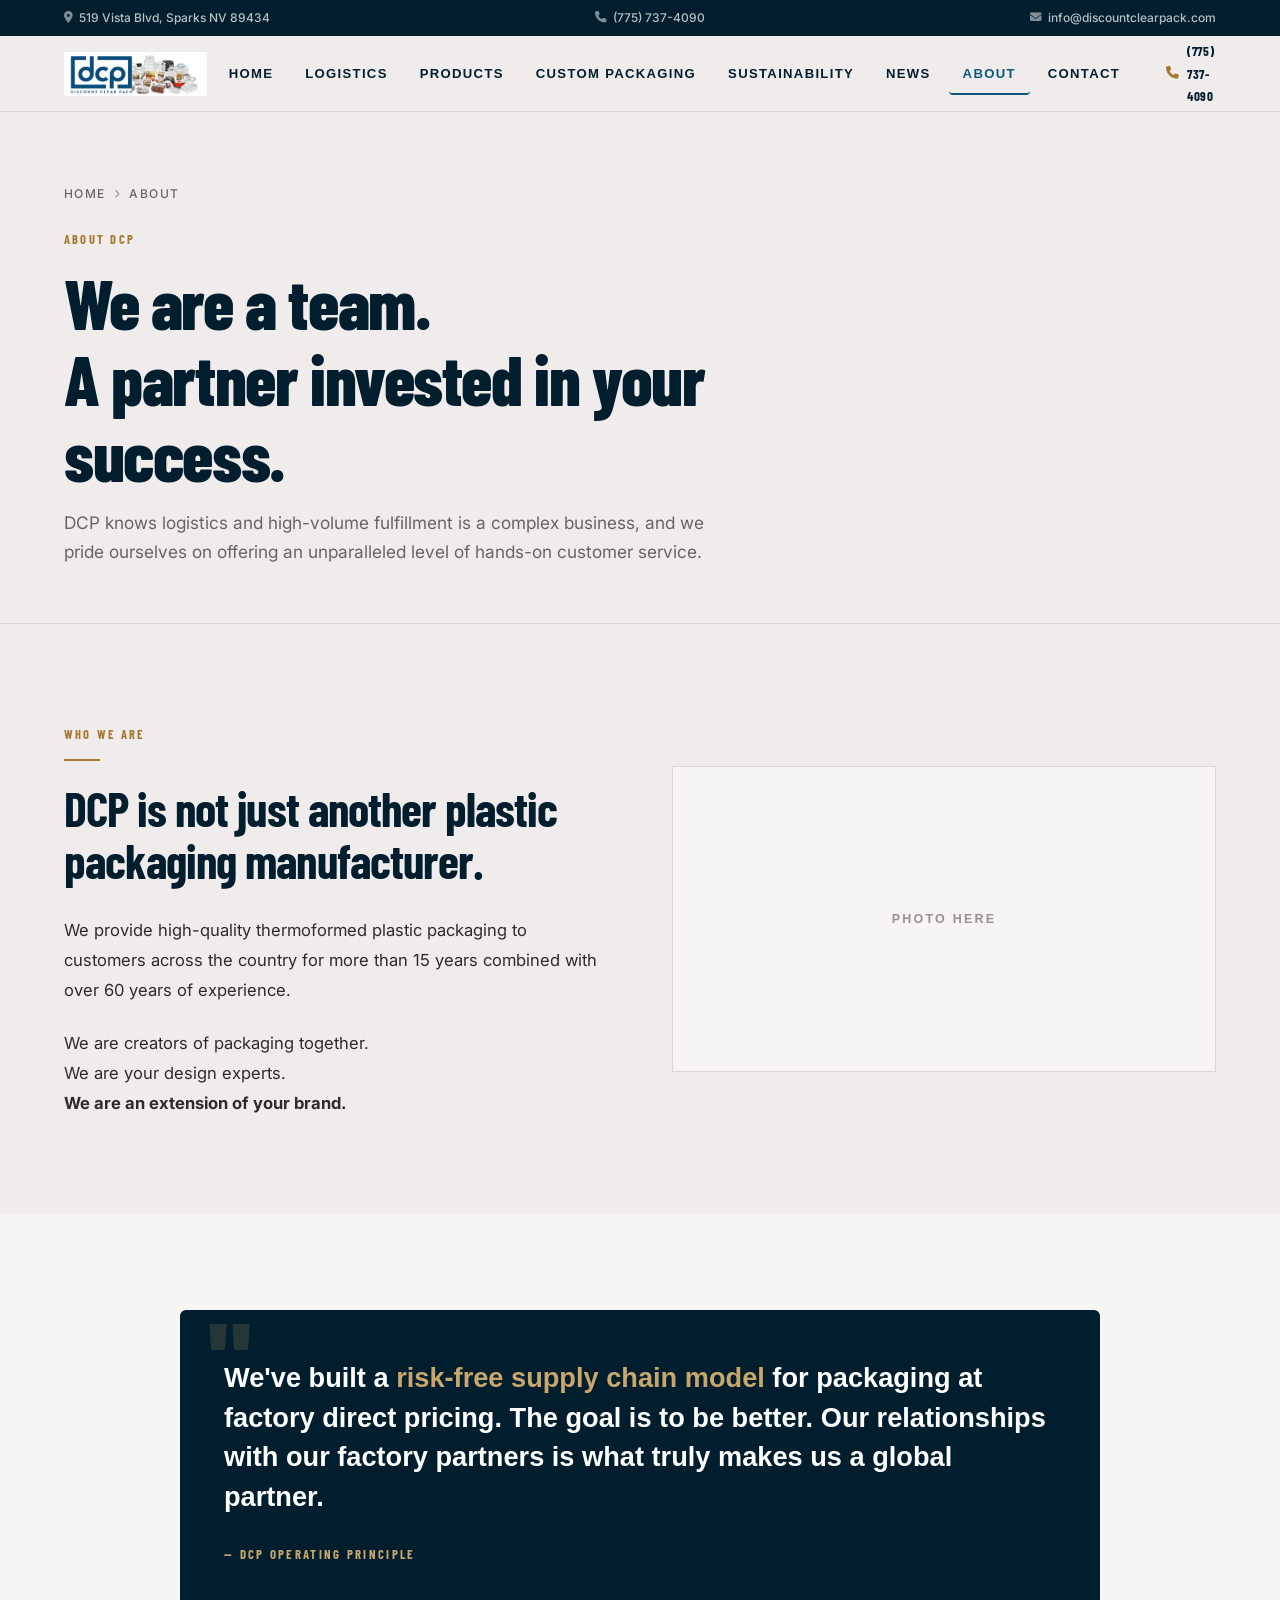
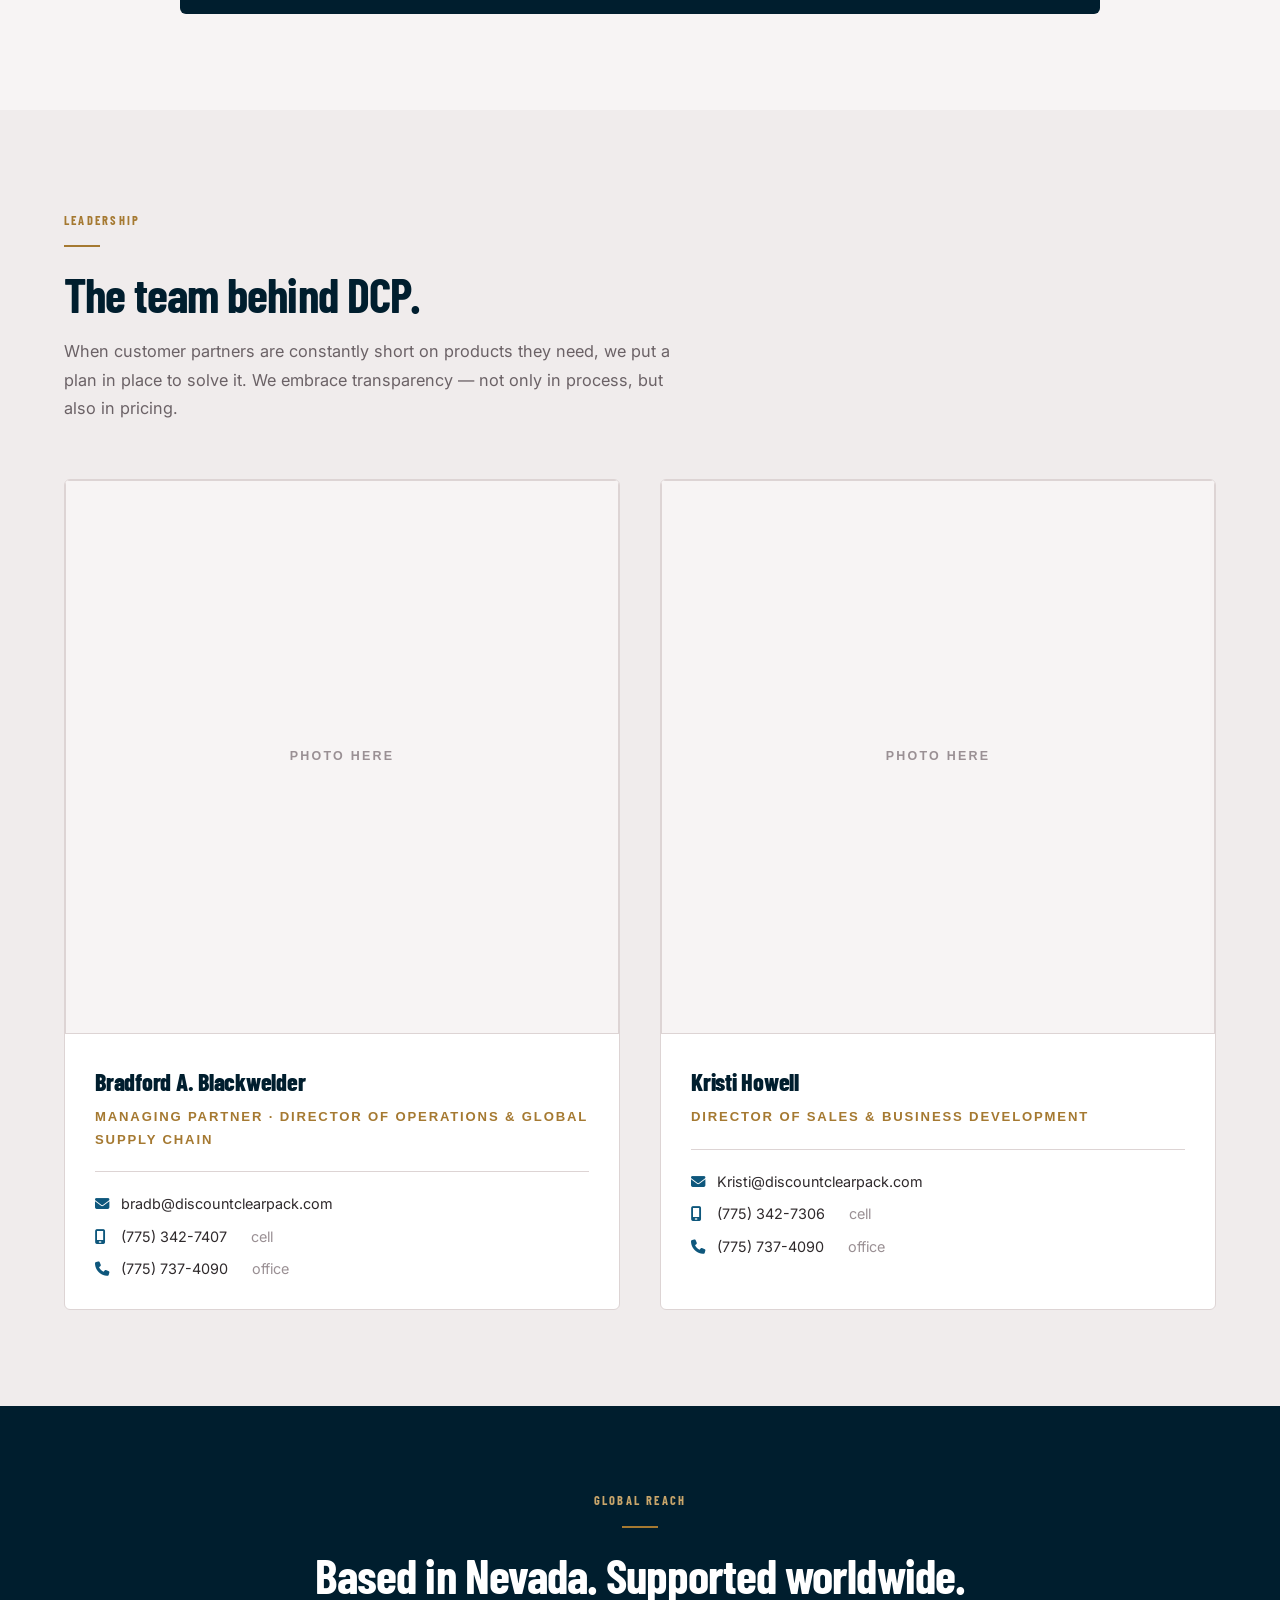
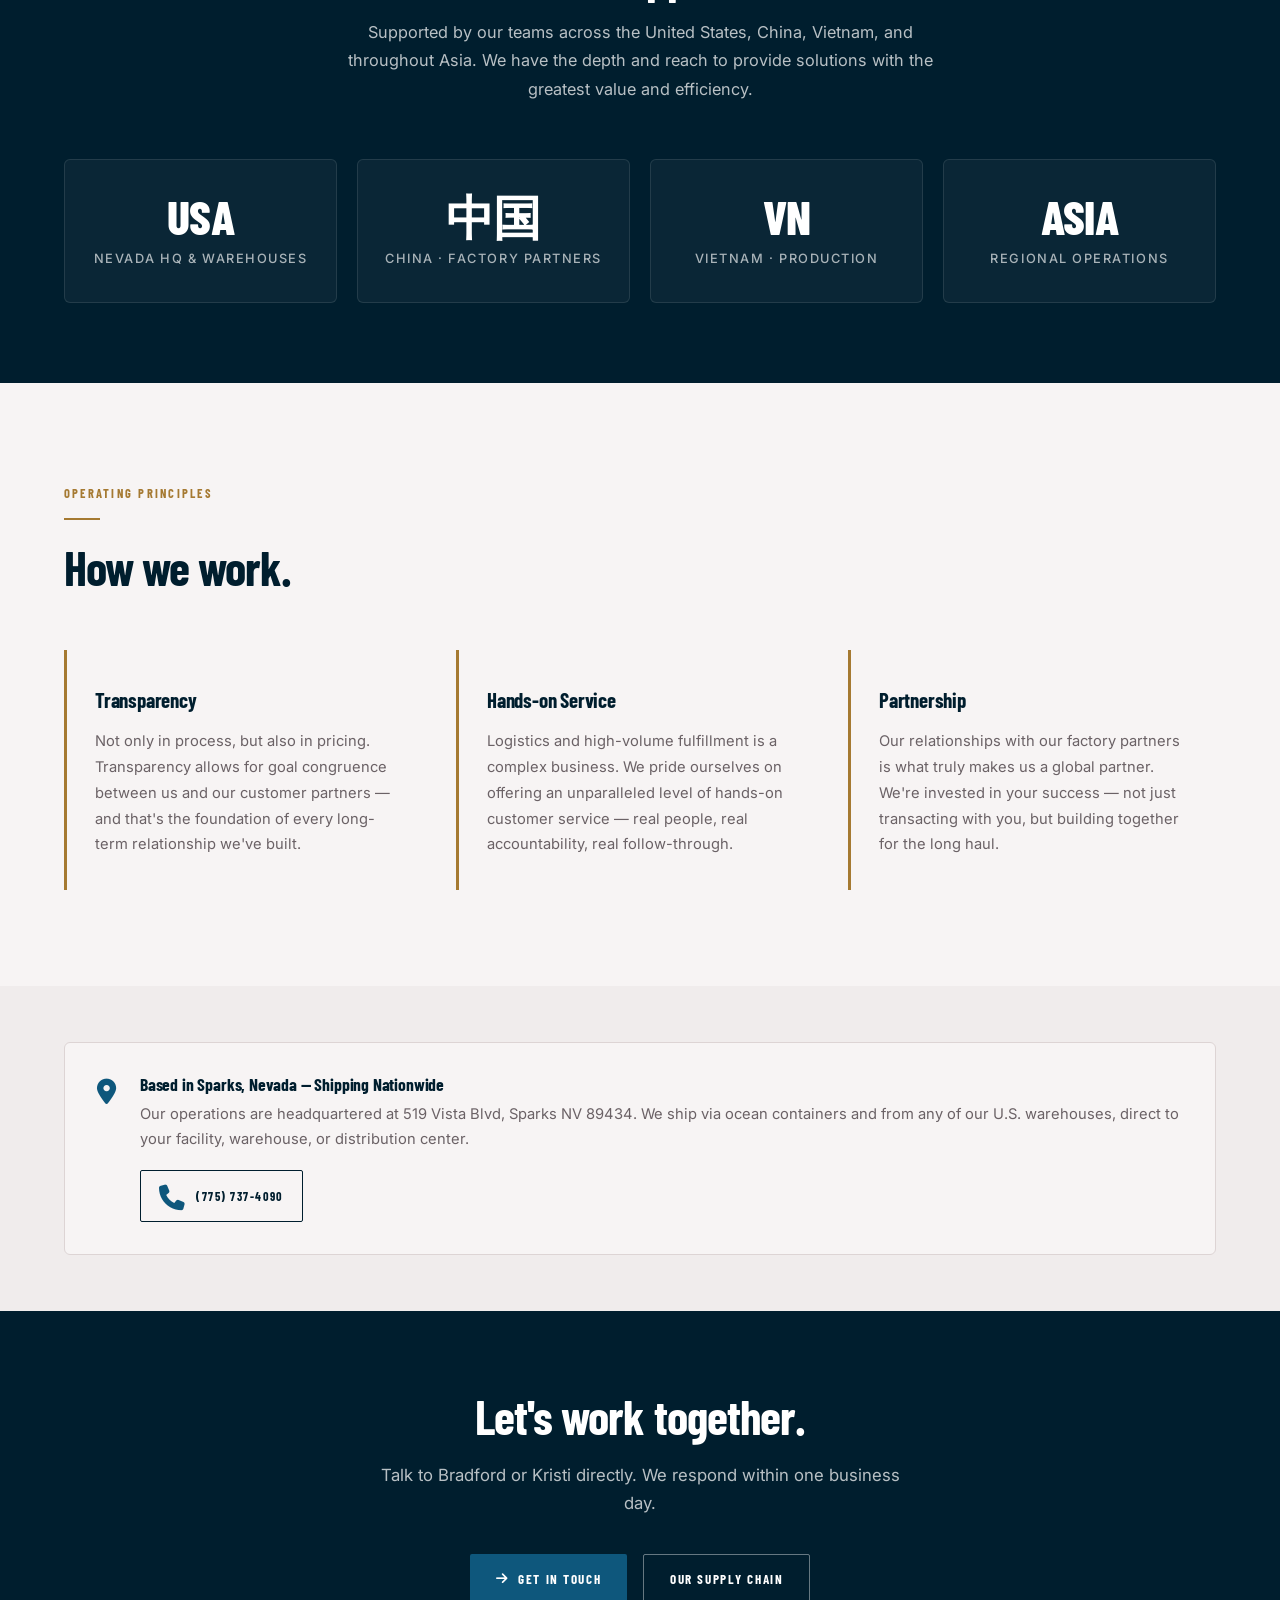
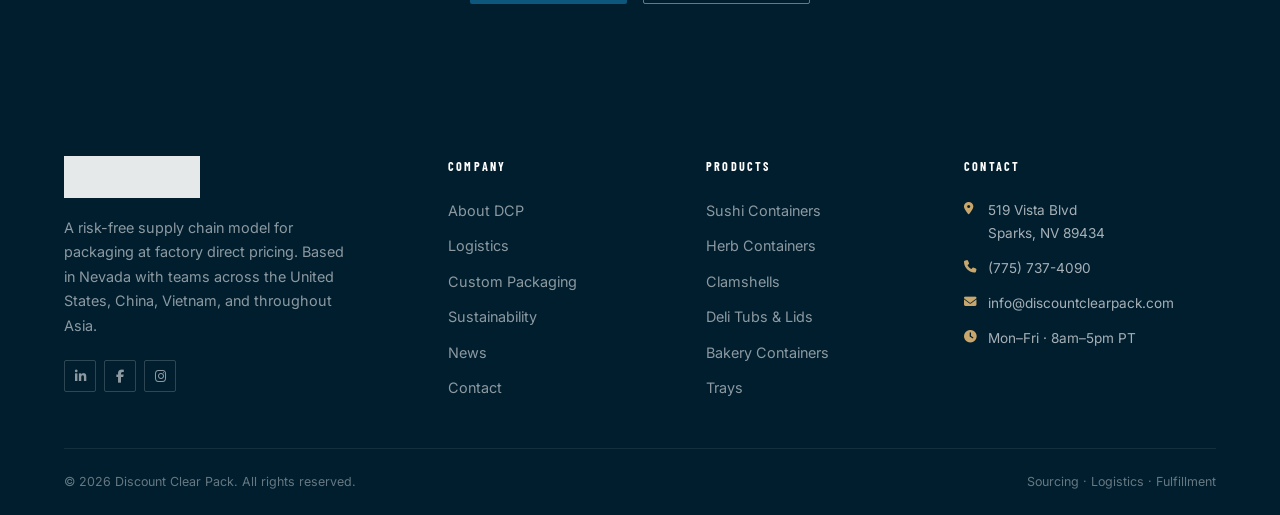
==== commit c440eb6c: "Rebuild site on real DCP brand — Tiger-style template, PPT-sourced copy - New palette from DCP Power" ====
--- a/about.html
+++ b/about.html
@@ -4,7 +4,7 @@
 <meta charset="UTF-8">
 <meta name="viewport" content="width=device-width, initial-scale=1.0">
 <title>About — Discount Clear Pack</title>
-<meta name="description" content="DCP has been a trusted B2B packaging supplier for over a decade. Based in Sparks, NV. Clear containers, custom printing, nationwide shipping.">
+<meta name="description" content="DCP is a partner invested in your success. Based in Nevada with teams across the United States, China, Vietnam, and throughout Asia. 15+ years of operation, 60+ years combined experience.">
 <link rel="stylesheet" href="style.css">
 <link rel="stylesheet" href="https://cdnjs.cloudflare.com/ajax/libs/font-awesome/6.5.0/css/all.min.css">
 </head>
@@ -16,7 +16,7 @@
     <div class="top-bar__inner">
       <div class="top-bar__item"><i class="fas fa-map-marker-alt"></i><span>519 Vista Blvd, Sparks NV 89434</span></div>
       <div class="top-bar__item"><i class="fas fa-phone"></i><a href="tel:7757374090">(775) 737-4090</a></div>
-      <div class="top-bar__item"><i class="fas fa-box"></i><span>B2B Custom Packaging · Sparks, NV</span></div>
+      <div class="top-bar__item"><i class="fas fa-envelope"></i><a href="mailto:info@discountclearpack.com">info@discountclearpack.com</a></div>
     </div>
   </div>
 </div>
@@ -30,15 +30,16 @@
       </a>
       <div class="navbar__nav">
         <a href="index.html">Home</a>
-        <a href="services.html">Services</a>
+        <a href="logistics.html">Logistics</a>
         <a href="products.html">Products</a>
-        <a href="blog.html">Blog</a>
+        <a href="custom-packaging.html">Custom Packaging</a>
+        <a href="sustainability.html">Sustainability</a>
+        <a href="blog.html">News</a>
         <a href="about.html" class="active">About</a>
         <a href="contact.html">Contact</a>
       </div>
       <div class="navbar__actions">
         <a href="tel:7757374090" class="navbar__phone"><i class="fas fa-phone"></i>(775) 737-4090</a>
-        <a href="contact.html" class="btn btn-primary btn-sm">Request a Quote</a>
       </div>
       <button class="navbar__hamburger" aria-label="Open menu" aria-expanded="false">
         <span></span><span></span><span></span>
@@ -53,9 +54,11 @@
   <div class="mobile-menu__inner">
     <nav>
       <a href="index.html">Home</a>
-      <a href="services.html">Services</a>
+      <a href="logistics.html">Logistics</a>
       <a href="products.html">Products</a>
-      <a href="blog.html">Blog</a>
+      <a href="custom-packaging.html">Custom Packaging</a>
+      <a href="sustainability.html">Sustainability</a>
+      <a href="blog.html">News</a>
       <a href="about.html">About</a>
       <a href="contact.html">Contact</a>
     </nav>
@@ -76,150 +79,159 @@
         <i class="fas fa-chevron-right"></i>
         <span>About</span>
       </div>
-      <span class="section-label on-dark" style="display:block;margin-bottom:12px;">OUR STORY</span>
-      <h1 class="page-hero__title">Decade of Clear</h1>
-      <p class="page-hero__subtitle">We built DCP to solve a simple problem: food businesses needed quality clear containers at prices that made sense for volume buying.</p>
-    </div>
-  </div>
-</section>
-
-<!-- Origin Story -->
+      <span class="section-label">ABOUT DCP</span>
+      <h1 class="page-hero__title">We are a team.<br>A partner invested in your success.</h1>
+      <p class="page-hero__subtitle">DCP knows logistics and high-volume fulfillment is a complex business, and we pride ourselves on offering an unparalleled level of hands-on customer service.</p>
+    </div>
+  </div>
+</section>
+
+<!-- ════════════════════════════════════════
+     WHO WE ARE — slide 5 verbatim
+════════════════════════════════════════ -->
 <section class="section">
   <div class="container">
-    <div class="about-origin reveal">
-
-      <!-- Left: Pull Quote + Stats -->
-      <div>
-        <div class="pull-quote">
-          <div class="pull-quote__text">
-            "We're not just in the packaging business — we're in the <em>brand-building</em> business."
-          </div>
-          <div class="pull-quote__stats">
-            <div>
-              <div class="pull-quote__stat-num"><em>10+</em></div>
-              <div class="pull-quote__stat-label">Years in Business</div>
-            </div>
-            <div>
-              <div class="pull-quote__stat-num"><em>8-Figure</em></div>
-              <div class="pull-quote__stat-label">Annual Revenue</div>
-            </div>
-            <div>
-              <div class="pull-quote__stat-num"><em>7</em></div>
-              <div class="pull-quote__stat-label">Product Categories</div>
-            </div>
-          </div>
-        </div>
-      </div>
-
-      <!-- Right: Narrative -->
-      <div class="about-origin__text">
+    <div class="grid-2-col">
+      <div class="reveal">
         <span class="section-label">WHO WE ARE</span>
         <div class="section-divider"></div>
-        <h2 style="margin-bottom:28px;">Built from the Ground Up in Sparks, Nevada</h2>
-        <p>DCP started with a straightforward observation: food service operators were paying too much for clear packaging from distributors who didn't understand their business. We set out to change that — direct relationships, factory pricing, and containers built for the realities of daily food service operation.</p>
-        <p>What makes us different isn't just price. It's that we stock across seven product categories so you're not cobbling together orders from three vendors. It's that every SKU in our catalog can carry your logo. It's that we've been doing this for over a decade and we're not going anywhere.</p>
-        <p>Today, DCP ships nationwide to sushi restaurants, delis, bakeries, dispensaries, and distributors of all sizes. Our clients range from single-location operators to regional chains. The common thread: they all need reliable containers, on time, at a price that works.</p>
-        <div style="margin-top:32px;">
-          <a href="contact.html" class="btn btn-primary"><i class="fas fa-arrow-right"></i> Let's Work Together</a>
-        </div>
-      </div>
-
-    </div>
-  </div>
-</section>
-
-<!-- Values -->
+        <h2 style="margin-bottom:28px;">DCP is not just another plastic packaging manufacturer.</h2>
+        <p style="color:var(--body-text);margin-bottom:22px;font-size:1.04rem;line-height:1.82;">We provide high-quality thermoformed plastic packaging to customers across the country for more than 15 years combined with over 60 years of experience.</p>
+        <p style="color:var(--body-text);margin-bottom:0;font-size:1.04rem;line-height:1.82;">We are creators of packaging together.<br>We are your design experts.<br><strong>We are an extension of your brand.</strong></p>
+      </div>
+      <div class="reveal reveal-delay-1">
+        <div class="photo-placeholder photo-placeholder--16x9"></div>
+      </div>
+    </div>
+  </div>
+</section>
+
+<!-- ════════════════════════════════════════
+     PULL QUOTE — slide 4 verbatim
+════════════════════════════════════════ -->
 <section class="section bg-off-white">
   <div class="container">
-    <div class="section-header centered reveal">
-      <span class="section-label">WHAT WE STAND FOR</span>
-      <div class="section-divider c"></div>
-      <h2 class="section-title">Three Things We Don't Compromise On</h2>
+    <div class="pull-quote reveal" style="max-width:920px;margin:0 auto;">
+      <div class="pull-quote__text">
+        We've built a <em>risk-free supply chain model</em> for packaging at factory direct pricing. The goal is to be better. Our relationships with our factory partners is what truly makes us a global partner.
+      </div>
+      <div style="font-family:var(--font-h);font-size:.8rem;font-weight:700;letter-spacing:.18em;text-transform:uppercase;color:#C9A66B;margin-top:8px;">
+        — DCP Operating Principle
+      </div>
+    </div>
+  </div>
+</section>
+
+<!-- ════════════════════════════════════════
+     LEADERSHIP — Bradford + Kristi (slide 8)
+════════════════════════════════════════ -->
+<section class="section">
+  <div class="container">
+    <div class="section-header reveal">
+      <span class="section-label">LEADERSHIP</span>
+      <div class="section-divider"></div>
+      <h2 class="section-title">The team behind DCP.</h2>
+      <p class="section-subtitle">When customer partners are constantly short on products they need, we put a plan in place to solve it. We embrace transparency — not only in process, but also in pricing.</p>
+    </div>
+    <div class="founder-grid reveal">
+      <div class="founder-card">
+        <div class="photo-placeholder founder-card__photo"></div>
+        <div class="founder-card__body">
+          <div class="founder-card__name">Bradford A. Blackwelder</div>
+          <div class="founder-card__title">Managing Partner · Director of Operations &amp; Global Supply Chain</div>
+          <div class="founder-card__contact">
+            <div class="founder-card__contact-row"><i class="fas fa-envelope"></i><a href="mailto:bradb@discountclearpack.com">bradb@discountclearpack.com</a></div>
+            <div class="founder-card__contact-row"><i class="fas fa-mobile-screen"></i><a href="tel:7753427407">(775) 342-7407</a> &nbsp;<span style="color:var(--muted-soft);">cell</span></div>
+            <div class="founder-card__contact-row"><i class="fas fa-phone"></i><a href="tel:7757374090">(775) 737-4090</a> &nbsp;<span style="color:var(--muted-soft);">office</span></div>
+          </div>
+        </div>
+      </div>
+      <div class="founder-card">
+        <div class="photo-placeholder founder-card__photo"></div>
+        <div class="founder-card__body">
+          <div class="founder-card__name">Kristi Howell</div>
+          <div class="founder-card__title">Director of Sales &amp; Business Development</div>
+          <div class="founder-card__contact">
+            <div class="founder-card__contact-row"><i class="fas fa-envelope"></i><a href="mailto:Kristi@discountclearpack.com">Kristi@discountclearpack.com</a></div>
+            <div class="founder-card__contact-row"><i class="fas fa-mobile-screen"></i><a href="tel:7753427306">(775) 342-7306</a> &nbsp;<span style="color:var(--muted-soft);">cell</span></div>
+            <div class="founder-card__contact-row"><i class="fas fa-phone"></i><a href="tel:7757374090">(775) 737-4090</a> &nbsp;<span style="color:var(--muted-soft);">office</span></div>
+          </div>
+        </div>
+      </div>
+    </div>
+  </div>
+</section>
+
+<!-- ════════════════════════════════════════
+     GLOBAL REACH — slide 4 verbatim
+════════════════════════════════════════ -->
+<section class="categories-dark">
+  <div class="container">
+    <div class="section-header centered">
+      <span class="section-label on-dark reveal">GLOBAL REACH</span>
+      <div class="section-divider c reveal reveal-delay-1"></div>
+      <h2 class="section-title reveal reveal-delay-2" style="color:var(--paper);">Based in Nevada. Supported worldwide.</h2>
+      <p class="section-subtitle on-dark reveal reveal-delay-3" style="margin:0 auto;">Supported by our teams across the United States, China, Vietnam, and throughout Asia. We have the depth and reach to provide solutions with the greatest value and efficiency.</p>
+    </div>
+    <div class="stat-cards-grid reveal" style="margin-top:48px;">
+      <div class="stat-card">
+        <div class="stat-card__number">USA</div>
+        <div class="stat-card__label">Nevada HQ &amp; Warehouses</div>
+      </div>
+      <div class="stat-card">
+        <div class="stat-card__number">中国</div>
+        <div class="stat-card__label">China · Factory Partners</div>
+      </div>
+      <div class="stat-card">
+        <div class="stat-card__number">VN</div>
+        <div class="stat-card__label">Vietnam · Production</div>
+      </div>
+      <div class="stat-card">
+        <div class="stat-card__number">ASIA</div>
+        <div class="stat-card__label">Regional Operations</div>
+      </div>
+    </div>
+  </div>
+</section>
+
+<!-- ════════════════════════════════════════
+     WHAT WE STAND FOR — Operating Principles
+════════════════════════════════════════ -->
+<section class="section bg-off-white">
+  <div class="container">
+    <div class="section-header reveal">
+      <span class="section-label">OPERATING PRINCIPLES</span>
+      <div class="section-divider"></div>
+      <h2 class="section-title">How we work.</h2>
     </div>
     <div class="values-grid reveal">
       <div class="value-card">
-        <div class="value-card__title">Clarity</div>
-        <div class="value-card__desc">Clear pricing, clear products, clear communication. No surprise minimums, no bait-and-switch lead times. What you see is what you get — which is why our clients keep reordering.</div>
+        <div class="value-card__title">Transparency</div>
+        <div class="value-card__desc">Not only in process, but also in pricing. Transparency allows for goal congruence between us and our customer partners — and that's the foundation of every long-term relationship we've built.</div>
       </div>
       <div class="value-card">
-        <div class="value-card__title">Scale</div>
-        <div class="value-card__desc">We're built for volume buyers. Our catalog, our pricing structure, and our logistics are designed for operations that go through containers by the case — not the individual unit.</div>
+        <div class="value-card__title">Hands-on Service</div>
+        <div class="value-card__desc">Logistics and high-volume fulfillment is a complex business. We pride ourselves on offering an unparalleled level of hands-on customer service — real people, real accountability, real follow-through.</div>
       </div>
       <div class="value-card">
         <div class="value-card__title">Partnership</div>
-        <div class="value-card__desc">You're not a transaction. You're a recurring account we intend to serve for years. We'd rather be your last packaging supplier than your tenth, and we act accordingly.</div>
-      </div>
-    </div>
-  </div>
-</section>
-
-<!-- By the Numbers -->
-<section class="categories-dark">
-  <div class="container">
-    <div class="section-header centered" style="position:relative;z-index:1;">
-      <span class="section-label on-dark reveal">BY THE NUMBERS</span>
-      <div class="section-divider c reveal reveal-delay-1"></div>
-      <h2 class="section-title reveal reveal-delay-2" style="color:var(--white);">A Decade of Delivering</h2>
-    </div>
-    <div style="display:grid;grid-template-columns:repeat(4,1fr);gap:20px;position:relative;z-index:1;" class="reveal">
-      <div class="stat-card">
-        <div class="stat-card__number"><em>10+</em></div>
-        <div class="stat-card__label">Years in Business</div>
-      </div>
-      <div class="stat-card">
-        <div class="stat-card__number"><em>7</em></div>
-        <div class="stat-card__label">Product Categories</div>
-      </div>
-      <div class="stat-card">
-        <div class="stat-card__number"><em>8-Fig</em></div>
-        <div class="stat-card__label">Annual Revenue</div>
-      </div>
-      <div class="stat-card">
-        <div class="stat-card__number">US<em>A</em></div>
-        <div class="stat-card__label">Nationwide Shipping</div>
-      </div>
-    </div>
-  </div>
-</section>
-
-<!-- Sustainability -->
-<section class="section">
-  <div class="container">
-    <div class="section-header reveal">
-      <span class="section-label">SUSTAINABILITY</span>
-      <div class="section-divider"></div>
-      <h2 class="section-title">Clear on Our Responsibility</h2>
-      <p class="section-subtitle">Clear packaging and environmental responsibility aren't opposites. Here's how DCP approaches sustainability.</p>
-    </div>
-    <div class="sustainability-grid reveal">
-      <div class="sustainability-item">
-        <i class="fas fa-recycle"></i>
-        <h4>Recyclable Materials</h4>
-        <p>The majority of our clear containers are made from RPET (recycled PET) — one of the most widely accepted recyclable plastics in the US. Containers can re-enter the materials stream after use.</p>
-      </div>
-      <div class="sustainability-item">
-        <i class="fas fa-seedling"></i>
-        <h4>Food-Safe Standards</h4>
-        <p>Every product in our catalog meets FDA food-contact material standards. No compromise on food safety — ever. The same material transparency we offer in our containers, we apply to sourcing.</p>
-      </div>
-      <div class="sustainability-item">
-        <i class="fas fa-leaf"></i>
-        <h4>Responsible Sourcing</h4>
-        <p>We work with suppliers who meet quality and compliance standards at the production level — not just at the label. Our sourcing process is intentional, not just transactional.</p>
-      </div>
-    </div>
-  </div>
-</section>
-
-<!-- Location -->
-<section class="section-sm bg-off-white">
+        <div class="value-card__desc">Our relationships with our factory partners is what truly makes us a global partner. We're invested in your success — not just transacting with you, but building together for the long haul.</div>
+      </div>
+    </div>
+  </div>
+</section>
+
+<!-- ════════════════════════════════════════
+     LOCATION
+════════════════════════════════════════ -->
+<section class="section-sm">
   <div class="container">
     <div class="location-card reveal">
       <i class="fas fa-map-marker-alt"></i>
       <div>
         <h3>Based in Sparks, Nevada — Shipping Nationwide</h3>
-        <p>Our operations are headquartered at 519 Vista Blvd, Sparks NV 89434. We ship directly to facilities, warehouses, and distribution centers across the country. No middlemen. No unnecessary stops in the supply chain.</p>
-        <div style="margin-top:16px;">
+        <p>Our operations are headquartered at 519 Vista Blvd, Sparks NV 89434. We ship via ocean containers and from any of our U.S. warehouses, direct to your facility, warehouse, or distribution center.</p>
+        <div style="margin-top:18px;">
           <a href="tel:7757374090" class="btn btn-outline btn-sm"><i class="fas fa-phone"></i>(775) 737-4090</a>
         </div>
       </div>
@@ -231,11 +243,11 @@
 <section class="cta-banner">
   <div class="container">
     <div class="cta-banner__inner reveal">
-      <h2 class="cta-banner__title">Let's Build Your Brand</h2>
-      <p class="cta-banner__subtitle">Talk to us about containers, custom printing, or wholesale pricing. We respond within one business day.</p>
+      <h2 class="cta-banner__title">Let's work together.</h2>
+      <p class="cta-banner__subtitle">Talk to Bradford or Kristi directly. We respond within one business day.</p>
       <div class="cta-banner__btns">
-        <a href="contact.html" class="btn btn-primary btn-lg"><i class="fas fa-paper-plane"></i> Get in Touch</a>
-        <a href="products.html" class="btn btn-ghost btn-lg">Browse Products</a>
+        <a href="contact.html" class="btn btn-primary"><i class="fas fa-arrow-right"></i> Get in Touch</a>
+        <a href="logistics.html" class="btn btn-ghost">Our Supply Chain</a>
       </div>
     </div>
   </div>
@@ -243,26 +255,25 @@
 
 <!-- Footer -->
 <footer class="footer" role="contentinfo">
-  <div style="height:3px;background:linear-gradient(90deg,#E8922A 0%,#F0A84A 50%,#E8922A 100%);"></div>
-  <div class="container">
-    <div class="footer__grid" style="padding-top:56px;">
+  <div class="container">
+    <div class="footer__grid">
       <div>
         <div class="footer__logo"><img src="Logo/Screenshot 2026-04-01 170924.png" alt="Discount Clear Pack"></div>
-        <p class="footer__tagline">Build Your Brand with Custom Packaging. B2B clear container supplier serving food service operators, distributors, and private label brands.</p>
+        <p class="footer__tagline">A risk-free supply chain model for packaging at factory direct pricing. Based in Nevada with teams across the United States, China, Vietnam, and throughout Asia.</p>
         <div class="footer__social">
-          <a href="#" aria-label="Twitter"><i class="fab fa-twitter"></i></a>
+          <a href="#" aria-label="LinkedIn"><i class="fab fa-linkedin-in"></i></a>
           <a href="#" aria-label="Facebook"><i class="fab fa-facebook-f"></i></a>
           <a href="#" aria-label="Instagram"><i class="fab fa-instagram"></i></a>
         </div>
       </div>
       <div>
-        <div class="footer__col-title">Navigation</div>
+        <div class="footer__col-title">Company</div>
         <div class="footer__col-links">
-          <a href="index.html">Home</a>
-          <a href="services.html">Services</a>
-          <a href="products.html">Products</a>
-          <a href="blog.html">Blog</a>
-          <a href="about.html">About</a>
+          <a href="about.html">About DCP</a>
+          <a href="logistics.html">Logistics</a>
+          <a href="custom-packaging.html">Custom Packaging</a>
+          <a href="sustainability.html">Sustainability</a>
+          <a href="blog.html">News</a>
           <a href="contact.html">Contact</a>
         </div>
       </div>
@@ -287,7 +298,7 @@
     </div>
     <div class="footer__bottom">
       <span>&copy; 2026 Discount Clear Pack. All rights reserved.</span>
-      <span>B2B Custom Packaging · Sparks, NV</span>
+      <span>Sourcing · Logistics · Fulfillment</span>
     </div>
   </div>
 </footer>
--- a/style.css
+++ b/style.css
@@ -1,7 +1,9 @@
 /* ============================================================
    DISCOUNT CLEAR PACK — STYLE.CSS
-   Palette: Navy #0D1E3D · Ice Blue #5B9EC9 · Gold #E8922A
+   Palette pulled from DCP PowerPoint theme1.xml
+   Primary: Ink #001E2E · Steel #0E577C · Cream #F0ECEC · Bronze #A57931
    Fonts:   Barlow Condensed (headings) · Inter (body)
+   Template DNA: Tiger Packaging — text-first, restrained, corporate
    ============================================================ */
 
 @import url('https://fonts.googleapis.com/css2?family=Barlow+Condensed:wght@500;600;700;800&family=Inter:wght@400;500;600&display=swap');
@@ -10,65 +12,53 @@
    CSS Custom Properties
    ============================================================ */
 :root {
-  /* Primary — Corporate Navy */
-  --navy:        #0D1E3D;
-  --navy-mid:    #142856;
-  --navy-dark:   #080F1F;
-  --navy-muted:  rgba(13,30,61,0.07);
-  --navy-muted2: rgba(13,30,61,0.13);
-
-  /* Secondary — Ice / Glass Blue */
-  --ice:         #D4E8F7;
-  --ice-mid:     #A8CDE8;
-  --ice-deep:    #5B9EC9;
-  --ice-glow:    rgba(91,158,201,0.20);
-
-  /* Accent — Warm Gold (CTAs) */
-  --gold:        #E8922A;
-  --gold-dark:   #C97818;
-  --gold-lt:     #F0A84A;
-  --gold-glow:   rgba(232,146,42,0.22);
-  --gold-glow-lg:rgba(232,146,42,0.35);
-
-  /* Neutrals (slate-tinted — reinforces "clear" metaphor) */
-  --white:       #FFFFFF;
-  --off-white:   #F5F8FB;
-  --gray-50:     #F0F4F8;
-  --gray-100:    #E2E8F0;
-  --gray-200:    #CBD5E1;
-  --gray-300:    #94A3B8;
-  --gray-500:    #64748B;
-  --gray-700:    #334155;
-  --gray-900:    #0F172A;
+  /* PRIMARY — Dark Teal / Black (from PPT slide titles & logo box) */
+  --ink:        #001E2E;
+  --ink-soft:   #155767;
+  --black:      #000000;
+
+  /* ACCENT — Steel / Petrol Blue (CTAs, links, emphasis) */
+  --steel:      #0E577C;
+  --steel-dark: #0A4360;
+  --steel-soft: rgba(14,87,124,0.08);
+
+  /* WARM ACCENT — Bronze (small flourishes only) */
+  --bronze:     #A57931;
+  --bronze-dark:#7E5A22;
+  --bronze-soft:rgba(165,121,49,0.10);
+
+  /* BACKGROUND — Cream (warm, not cool) */
+  --cream:      #F0ECEC;
+  --cream-soft: #F7F4F4;
+  --paper:      #FFFFFF;
+
+  /* NEUTRALS — warm grays */
+  --line:       #DDD4D4;
+  --line-soft:  #E8E2E2;
+  --muted:      #6B6266;
+  --muted-soft: #9A9094;
+  --body-text:  #2F2A2C;
 
   /* Typography */
   --font-h: 'Barlow Condensed', sans-serif;
   --font-b: 'Inter', sans-serif;
 
-  /* Layered navy-tinted shadows */
-  --shd-xs:  0 1px 2px rgba(13,30,61,.08);
-  --shd-sm:  0 2px 6px rgba(13,30,61,.10), 0 1px 2px rgba(13,30,61,.06);
-  --shd-md:  0 4px 16px rgba(13,30,61,.12), 0 2px 6px rgba(13,30,61,.07);
-  --shd-lg:  0 10px 32px rgba(13,30,61,.16), 0 4px 12px rgba(13,30,61,.09);
-  --shd-xl:  0 20px 48px rgba(13,30,61,.18), 0 8px 20px rgba(13,30,61,.11);
-
-  /* Glow variants */
-  --shd-gold:    0 4px 20px rgba(232,146,42,.28), 0 2px 8px rgba(232,146,42,.16);
-  --shd-gold-lg: 0 8px 32px rgba(232,146,42,.36), 0 4px 12px rgba(232,146,42,.20);
-  --shd-ice:     0 4px 20px rgba(91,158,201,.22), 0 2px 8px rgba(91,158,201,.14);
-  --shd-ice-lg:  0 8px 32px rgba(91,158,201,.28), 0 4px 12px rgba(91,158,201,.18);
-
-  /* Border radius */
-  --r-sm:   4px;
-  --r:      8px;
-  --r-md:   12px;
-  --r-lg:   16px;
-  --r-xl:   24px;
+  /* Hairline shadows — restrained, no glow */
+  --shd-xs: 0 1px 2px rgba(0,30,46,.04);
+  --shd-sm: 0 2px 6px rgba(0,30,46,.06);
+  --shd-md: 0 4px 12px rgba(0,30,46,.08);
+
+  /* Border radius — small, corporate */
+  --r-sm:   2px;
+  --r:      4px;
+  --r-md:   6px;
+  --r-lg:   8px;
+  --r-xl:   10px;
   --r-full: 9999px;
 
   /* Layout */
-  --nav-h:  80px;
-  --nav-hs: 64px;
+  --nav-h:  76px;
+  --nav-hs: 60px;
   --max-w:  1200px;
 }
 
@@ -79,8 +69,8 @@
 html { scroll-behavior: smooth; font-size: 16px; }
 body {
   font-family: var(--font-b);
-  color: var(--gray-700);
-  background: var(--white);
+  color: var(--body-text);
+  background: var(--cream);
   line-height: 1.7;
   -webkit-font-smoothing: antialiased;
   overflow-x: hidden;
@@ -94,7 +84,7 @@
 /* ============================================================
    Typography
    ============================================================ */
-h1,h2,h3,h4,h5,h6 { font-family: var(--font-h); color: var(--navy); line-height: 1.12; }
+h1,h2,h3,h4,h5,h6 { font-family: var(--font-h); color: var(--ink); line-height: 1.08; }
 h1 { font-size: clamp(2.6rem,6vw,4.4rem);    font-weight: 800; letter-spacing: -0.02em; }
 h2 { font-size: clamp(1.9rem,4vw,3rem);      font-weight: 700; letter-spacing: -0.02em; }
 h3 { font-size: clamp(1.25rem,2.5vw,1.6rem); font-weight: 700; letter-spacing: -0.01em; }
@@ -109,117 +99,151 @@
 .section-sm { padding: 56px 0; }
 
 .section-label {
-  font-family: var(--font-b);
-  font-size: .7rem;
-  font-weight: 600;
-  letter-spacing: .14em;
-  text-transform: uppercase;
-  color: var(--ice-deep);
-  margin-bottom: 12px;
-}
-.section-label.on-dark { color: var(--ice-mid); }
-.section-label.gold    { color: var(--gold); }
+  font-family: var(--font-h);
+  font-size: .78rem;
+  font-weight: 700;
+  letter-spacing: .18em;
+  text-transform: uppercase;
+  color: var(--bronze);
+  margin-bottom: 14px;
+  display: inline-block;
+}
+.section-label.on-dark { color: #C9A66B; }
+.section-label.gold    { color: var(--bronze); }
 
 .section-divider {
-  width: 44px; height: 4px;
-  background: var(--gold);
-  border-radius: var(--r-full);
-  margin-bottom: 20px;
+  width: 36px; height: 2px;
+  background: var(--bronze);
+  margin-bottom: 22px;
 }
 .section-divider.c { margin-left: auto; margin-right: auto; }
 
-.section-header         { margin-bottom: 56px; }
+.section-header          { margin-bottom: 56px; }
 .section-header.centered { text-align: center; }
 .section-header.centered .section-subtitle { margin-left: auto; margin-right: auto; }
-.section-title   { margin-bottom: 16px; }
+.section-title    { margin-bottom: 16px; }
 .section-subtitle {
   font-size: 1.02rem;
-  color: var(--gray-500);
-  max-width: 560px;
+  color: var(--muted);
+  max-width: 620px;
   line-height: 1.75;
 }
-.section-subtitle.on-dark { color: rgba(255,255,255,.65); }
+.section-subtitle.on-dark { color: rgba(255,255,255,.72); }
 
 /* Background helpers */
-.bg-off-white { background: var(--off-white); }
-.bg-navy      { background: var(--navy); }
-.bg-ice       { background: var(--ice); }
-
-/* ============================================================
-   Buttons
+.bg-off-white { background: var(--cream-soft); }
+.bg-navy      { background: var(--ink); }
+.bg-ice       { background: var(--cream-soft); }
+.bg-cream     { background: var(--cream); }
+.bg-paper     { background: var(--paper); }
+
+/* ============================================================
+   Photo Placeholder — per client "NO PICTURES" instruction
+   ============================================================ */
+.photo-placeholder {
+  border: 1px solid var(--line);
+  background: var(--cream-soft);
+  aspect-ratio: 4 / 3;
+  display: flex;
+  align-items: center;
+  justify-content: center;
+  font-family: var(--font-h);
+  font-size: .78rem;
+  font-weight: 600;
+  letter-spacing: .18em;
+  text-transform: uppercase;
+  color: var(--muted-soft);
+  position: relative;
+}
+.photo-placeholder::before { content: 'Photo here'; }
+.photo-placeholder--16x9   { aspect-ratio: 16 / 9; }
+.photo-placeholder--square { aspect-ratio: 1 / 1; }
+.photo-placeholder--tall   { aspect-ratio: 3 / 4; }
+.photo-placeholder--wide   { aspect-ratio: 21 / 9; }
+
+/* ============================================================
+   Buttons — restrained, no big shadows, no gold
    ============================================================ */
 .btn {
   display: inline-flex;
   align-items: center;
-  gap: 8px;
-  padding: 14px 28px;
-  border-radius: var(--r-full);
-  font-family: var(--font-h);
-  font-size: .88rem;
-  font-weight: 700;
-  letter-spacing: .04em;
+  gap: 10px;
+  padding: 13px 26px;
+  border-radius: var(--r-sm);
+  font-family: var(--font-h);
+  font-size: .82rem;
+  font-weight: 700;
+  letter-spacing: .12em;
   text-transform: uppercase;
   white-space: nowrap;
-  position: relative;
-  overflow: hidden;
-  transition: transform .22s cubic-bezier(.34,1.56,.64,1),
-              box-shadow .22s ease,
-              background-color .18s ease,
-              border-color .18s ease,
-              color .18s ease;
-}
-.btn:hover       { transform: translateY(-2px); }
-.btn:active      { transform: translateY(0) scale(.98); }
-.btn:focus-visible { outline: 3px solid var(--gold); outline-offset: 2px; }
-
-/* Primary — Gold */
-.btn-primary { background: var(--gold); color: var(--white); box-shadow: var(--shd-gold); }
-.btn-primary:hover  { background: var(--gold-dark); box-shadow: var(--shd-gold-lg); color: var(--white); }
-.btn-primary:active { background: #b56a14; }
-
-/* Secondary — Navy */
-.btn-secondary { background: var(--navy); color: var(--white); box-shadow: var(--shd-md); }
-.btn-secondary:hover  { background: var(--navy-mid); box-shadow: var(--shd-lg); color: var(--white); }
-
-/* Ghost — for dark hero backgrounds */
+  transition: background-color .18s ease, color .18s ease, border-color .18s ease;
+}
+.btn:focus-visible { outline: 2px solid var(--steel); outline-offset: 2px; }
+
+/* Primary — Steel blue solid */
+.btn-primary { background: var(--steel); color: var(--paper); }
+.btn-primary:hover  { background: var(--steel-dark); color: var(--paper); }
+
+/* Secondary — Ink solid */
+.btn-secondary { background: var(--ink); color: var(--paper); }
+.btn-secondary:hover { background: var(--ink-soft); color: var(--paper); }
+
+/* Ghost — for dark backgrounds */
 .btn-ghost {
   background: transparent;
-  color: var(--white);
-  border: 2px solid rgba(255,255,255,.50);
-  backdrop-filter: blur(4px);
-}
-.btn-ghost:hover { background: rgba(255,255,255,.10); border-color: var(--white); color: var(--white); }
-
-/* Outline Navy — light backgrounds */
+  color: var(--paper);
+  border: 1px solid rgba(255,255,255,.40);
+}
+.btn-ghost:hover { background: rgba(255,255,255,.08); border-color: var(--paper); color: var(--paper); }
+
+/* Outline — light backgrounds */
 .btn-outline {
   background: transparent;
-  color: var(--navy);
-  border: 2px solid var(--navy);
-}
-.btn-outline:hover { background: var(--navy); color: var(--white); box-shadow: var(--shd-md); }
-
-/* Outline Ice */
+  color: var(--ink);
+  border: 1px solid var(--ink);
+}
+.btn-outline:hover { background: var(--ink); color: var(--paper); }
+
+/* Outline steel */
 .btn-outline-ice {
   background: transparent;
-  color: var(--ice-deep);
-  border: 2px solid var(--ice-deep);
-}
-.btn-outline-ice:hover { background: var(--ice-deep); color: var(--white); box-shadow: var(--shd-ice); }
-
-.btn-sm { padding: 10px 20px; font-size: .80rem; }
-.btn-lg { padding: 18px 36px; font-size: .98rem; }
-
-/* ============================================================
-   Top Info Bar
+  color: var(--steel);
+  border: 1px solid var(--steel);
+}
+.btn-outline-ice:hover { background: var(--steel); color: var(--paper); }
+
+.btn-sm { padding: 10px 18px; font-size: .76rem; }
+.btn-lg { padding: 16px 32px; font-size: .92rem; }
+
+/* Text link with arrow — Tiger pattern, replaces big buttons */
+.text-link {
+  display: inline-flex;
+  align-items: center;
+  gap: 8px;
+  font-family: var(--font-h);
+  font-size: .88rem;
+  font-weight: 700;
+  letter-spacing: .14em;
+  text-transform: uppercase;
+  color: var(--steel);
+  border-bottom: 1px solid var(--steel);
+  padding-bottom: 2px;
+  transition: color .18s ease, gap .18s ease;
+}
+.text-link:hover { color: var(--steel-dark); gap: 12px; }
+.text-link.on-dark { color: var(--paper); border-bottom-color: var(--paper); }
+.text-link.on-dark:hover { color: var(--paper); }
+
+/* ============================================================
+   Top Info Bar — slim cream strip, not dark
    ============================================================ */
 .top-bar {
-  background: var(--navy-dark);
-  color: rgba(255,255,255,.65);
+  background: var(--ink);
+  color: rgba(255,255,255,.72);
   font-size: .75rem;
   font-family: var(--font-b);
   font-weight: 500;
-  padding: 9px 0;
-  border-bottom: 1px solid rgba(255,255,255,.06);
+  padding: 8px 0;
 }
 .top-bar__inner {
   display: flex;
@@ -233,31 +257,25 @@
   align-items: center;
   gap: 6px;
 }
-.top-bar__item i { color: var(--gold); font-size: .72rem; }
-.top-bar__item a {
-  color: rgba(255,255,255,.65);
-  transition: color .2s ease;
-}
-.top-bar__item a:hover { color: var(--gold); }
-
-/* ============================================================
-   Navbar
+.top-bar__item i { color: rgba(255,255,255,.50); font-size: .72rem; }
+.top-bar__item a { color: rgba(255,255,255,.72); transition: color .2s ease; }
+.top-bar__item a:hover { color: var(--paper); }
+
+/* ============================================================
+   Navbar — cream, sticky, no big shadow
    ============================================================ */
 .navbar {
   position: sticky;
   top: 0;
   z-index: 1000;
-  background: var(--white);
-  box-shadow: 0 2px 18px rgba(13,30,61,.10), 0 1px 4px rgba(13,30,61,.06);
+  background: var(--cream);
+  border-bottom: 1px solid var(--line);
   height: var(--nav-h);
   display: flex;
   align-items: center;
-  transition: height .3s ease, box-shadow .3s ease;
-}
-.navbar.scrolled {
-  height: var(--nav-hs);
-  box-shadow: 0 4px 24px rgba(13,30,61,.15), 0 2px 6px rgba(13,30,61,.08);
-}
+  transition: height .3s ease;
+}
+.navbar.scrolled { height: var(--nav-hs); }
 .navbar__inner {
   display: flex;
   align-items: center;
@@ -266,42 +284,44 @@
 }
 .navbar__logo { flex-shrink: 0; display: flex; align-items: center; }
 .navbar__logo img {
-  height: 52px;
+  height: 44px;
   width: auto;
   transition: height .3s ease;
 }
-.navbar.scrolled .navbar__logo img { height: 40px; }
-
-.navbar__nav { display: flex; align-items: center; gap: 2px; margin-left: auto; }
+.navbar.scrolled .navbar__logo img { height: 36px; }
+
+.navbar__nav { display: flex; align-items: center; gap: 4px; margin-left: auto; }
 .navbar__nav a {
-  font-family: var(--font-b);
-  font-size: .85rem;
-  font-weight: 500;
-  color: var(--gray-700);
-  padding: 8px 12px;
+  font-family: var(--font-h);
+  font-size: .82rem;
+  font-weight: 600;
+  letter-spacing: .10em;
+  text-transform: uppercase;
+  color: var(--ink);
+  padding: 10px 14px;
   border-radius: var(--r);
-  transition: color .2s ease, background .2s ease;
+  transition: color .2s ease;
   white-space: nowrap;
 }
-.navbar__nav a:hover         { color: var(--navy); background: var(--navy-muted); }
-.navbar__nav a.active        { color: var(--ice-deep); font-weight: 600; }
-.navbar__nav a:focus-visible { outline: 2px solid var(--gold); outline-offset: 2px; }
-
-.navbar__actions { display: flex; align-items: center; gap: 10px; margin-left: 10px; }
+.navbar__nav a:hover         { color: var(--steel); }
+.navbar__nav a.active        { color: var(--steel); border-bottom: 2px solid var(--steel); padding-bottom: 8px; }
+.navbar__nav a:focus-visible { outline: 2px solid var(--steel); outline-offset: 2px; }
+
+.navbar__actions { display: flex; align-items: center; gap: 14px; margin-left: 14px; }
 .navbar__phone {
   display: flex;
   align-items: center;
-  gap: 6px;
-  font-family: var(--font-b);
-  font-size: .83rem;
-  font-weight: 600;
-  color: var(--navy);
-  padding: 7px 12px;
-  border-radius: var(--r);
-  transition: color .2s ease, background .2s ease;
-}
-.navbar__phone:hover { color: var(--gold-dark); background: rgba(232,146,42,.08); }
-.navbar__phone i { color: var(--gold); font-size: .85rem; }
+  gap: 7px;
+  font-family: var(--font-h);
+  font-size: .82rem;
+  font-weight: 700;
+  letter-spacing: .06em;
+  color: var(--ink);
+  padding: 6px 10px;
+  transition: color .2s ease;
+}
+.navbar__phone:hover { color: var(--steel); }
+.navbar__phone i { color: var(--bronze); font-size: .8rem; }
 
 /* Hamburger */
 .navbar__hamburger {
@@ -311,15 +331,12 @@
   padding: 8px;
   border-radius: var(--r);
   margin-left: auto;
-  transition: background .2s ease;
-}
-.navbar__hamburger:hover { background: var(--gray-100); }
-.navbar__hamburger:focus-visible { outline: 2px solid var(--gold); outline-offset: 2px; }
+}
+.navbar__hamburger:focus-visible { outline: 2px solid var(--steel); outline-offset: 2px; }
 .navbar__hamburger span {
   display: block;
   width: 22px; height: 2px;
-  background: var(--navy);
-  border-radius: 2px;
+  background: var(--ink);
   transition: transform .3s ease, opacity .3s ease;
 }
 .navbar__hamburger.active span:nth-child(1) { transform: translateY(7px) rotate(45deg); }
@@ -331,7 +348,7 @@
   display: none;
   position: fixed;
   inset: 0;
-  background: var(--navy-dark);
+  background: var(--ink);
   z-index: 999;
   overflow-y: auto;
   transform: translateX(100%);
@@ -347,225 +364,164 @@
 .mobile-menu__close {
   position: absolute;
   top: 20px; right: 20px;
-  color: var(--white);
+  color: var(--paper);
   font-size: 1.4rem;
   padding: 8px;
   border-radius: var(--r);
   transition: background .2s ease;
 }
-.mobile-menu__close:hover { background: rgba(255,255,255,.10); color: var(--white); }
+.mobile-menu__close:hover { background: rgba(255,255,255,.10); color: var(--paper); }
 .mobile-menu nav { display: flex; flex-direction: column; gap: 4px; margin-bottom: 36px; }
 .mobile-menu nav a {
   font-family: var(--font-h);
-  font-size: 1.5rem;
-  font-weight: 700;
-  color: var(--white);
+  font-size: 1.4rem;
+  font-weight: 700;
+  letter-spacing: .04em;
+  color: var(--paper);
   padding: 16px 0;
   border-bottom: 1px solid rgba(255,255,255,.07);
   transition: color .2s ease, padding-left .2s ease;
 }
-.mobile-menu nav a:hover { color: var(--gold); padding-left: 12px; }
-.mobile-menu nav a:focus-visible { outline: 2px solid var(--gold); outline-offset: 2px; }
-.mobile-menu__footer {
-  margin-top: auto;
-  color: rgba(255,255,255,.45);
-  font-size: .85rem;
-}
+.mobile-menu nav a:hover { color: #C9A66B; padding-left: 8px; }
+.mobile-menu nav a:focus-visible { outline: 2px solid var(--bronze); outline-offset: 2px; }
+.mobile-menu__footer { margin-top: auto; color: rgba(255,255,255,.45); font-size: .85rem; }
 .mobile-menu__footer p { margin-bottom: 10px; }
 .mobile-menu__phone-big {
   display: flex;
   align-items: center;
   gap: 10px;
-  color: var(--white);
-  font-family: var(--font-h);
-  font-size: 1.35rem;
+  color: var(--paper);
+  font-family: var(--font-h);
+  font-size: 1.3rem;
   font-weight: 800;
   margin-bottom: 20px;
 }
-.mobile-menu__phone-big i { color: var(--gold); }
-
-/* ============================================================
-   Hero (Home)
+.mobile-menu__phone-big i { color: #C9A66B; }
+
+/* ============================================================
+   Hero — Tiger DNA: text-first, no decoration
    ============================================================ */
 .hero {
   position: relative;
-  min-height: 90vh;
-  display: flex;
-  align-items: center;
-  background: var(--navy-dark);
+  background: var(--cream);
+  border-bottom: 1px solid var(--line);
+  padding: 96px 0 112px;
   overflow: hidden;
 }
-/* Deep layered gradient — no image needed */
-.hero::before {
-  content: '';
-  position: absolute; inset: 0;
-  background:
-    radial-gradient(ellipse 90% 70% at 10% 50%, rgba(8,15,31,.95) 0%, transparent 55%),
-    radial-gradient(ellipse 70% 90% at 90% 15%, rgba(20,40,86,.60) 0%, transparent 50%),
-    radial-gradient(ellipse 50% 50% at 60% 90%, rgba(91,158,201,.06) 0%, transparent 55%),
-    linear-gradient(135deg, var(--navy-dark) 0%, var(--navy-mid) 55%, rgba(91,158,201,.10) 100%);
-  z-index: 0;
-}
-/* Grain texture overlay */
-.hero::after {
-  content: '';
-  position: absolute; inset: 0;
-  background-image: url("data:image/svg+xml,%3Csvg viewBox='0 0 200 200' xmlns='http://www.w3.org/2000/svg'%3E%3Cfilter id='n'%3E%3CfeTurbulence type='fractalNoise' baseFrequency='0.65' numOctaves='3' stitchTiles='stitch'/%3E%3CfeColorMatrix type='saturate' values='0'/%3E%3C/filter%3E%3Crect width='100%25' height='100%25' filter='url(%23n)'/%3E%3C/svg%3E");
-  opacity: .04;
-  pointer-events: none;
-  z-index: 1;
-}
-/* Decorative geometric rings */
-.hero__ring {
-  position: absolute;
-  border-radius: 50%;
-  pointer-events: none;
-  z-index: 1;
-}
-.hero__ring-1 {
-  width: 680px; height: 680px;
-  border: 1px solid rgba(91,158,201,.08);
-  right: -120px; top: 50%;
-  transform: translateY(-50%);
-}
-.hero__ring-2 {
-  width: 440px; height: 440px;
-  border: 1px solid rgba(91,158,201,.06);
-  right: 40px; top: 50%;
-  transform: translateY(-50%);
-}
-.hero__ring-3 {
-  width: 280px; height: 280px;
-  border: 1px solid rgba(232,146,42,.08);
-  right: 120px; top: 50%;
-  transform: translateY(-50%);
-}
-/* Floating container silhouettes (CSS squares as abstract packaging) */
-.hero__floats {
-  position: absolute;
-  right: 60px; top: 50%;
-  transform: translateY(-50%);
-  width: 340px; height: 340px;
-  z-index: 2;
-  pointer-events: none;
-  display: none; /* shown on desktop only */
-}
-.hero__float {
-  position: absolute;
-  border-radius: var(--r-md);
-  background: rgba(91,158,201,.05);
-  border: 1px solid rgba(91,158,201,.12);
-  backdrop-filter: blur(2px);
-}
-.hero__float-1 { width:160px; height:100px; top:40px;  left:80px;  transform: rotate(-4deg); }
-.hero__float-2 { width:110px; height:70px;  top:165px; left:20px;  transform: rotate(3deg); }
-.hero__float-3 { width:130px; height:80px;  top:175px; left:155px; transform: rotate(-2deg); }
-.hero__float-4 { width:80px;  height:50px;  top:60px;  left:220px; transform: rotate(5deg); }
-
 .hero__content {
   position: relative;
-  z-index: 3;
-  padding: 100px 0;
-  width: 100%;
-}
-.hero__inner { max-width: 660px; }
+  z-index: 1;
+}
+.hero__inner { max-width: 900px; }
 .hero__eyebrow {
-  display: flex;
-  align-items: center;
-  gap: 10px;
-  font-family: var(--font-b);
-  font-size: .7rem;
-  font-weight: 600;
-  letter-spacing: .14em;
-  text-transform: uppercase;
-  color: var(--ice-deep);
-  margin-bottom: 20px;
+  display: inline-flex;
+  align-items: center;
+  gap: 12px;
+  font-family: var(--font-h);
+  font-size: .78rem;
+  font-weight: 700;
+  letter-spacing: .22em;
+  text-transform: uppercase;
+  color: var(--bronze);
+  margin-bottom: 28px;
 }
 .hero__eyebrow::before {
   content: '';
   display: block;
-  width: 28px; height: 2px;
-  background: var(--ice-deep);
-  border-radius: var(--r-full);
+  width: 32px; height: 1px;
+  background: var(--bronze);
   flex-shrink: 0;
 }
+/* Three stacked words — DCP slide 1 hero pattern */
+.hero__stack {
+  font-family: var(--font-h);
+  font-weight: 800;
+  font-size: clamp(3rem, 9vw, 7rem);
+  color: var(--ink);
+  line-height: .98;
+  letter-spacing: -0.03em;
+  margin-bottom: 32px;
+}
+.hero__stack span { display: block; }
+.hero__stack span + span { margin-top: 4px; }
+
 .hero__title {
   font-family: var(--font-h);
-  font-size: clamp(2.8rem,6vw,4.8rem);
+  font-size: clamp(2.6rem, 6vw, 4.2rem);
   font-weight: 800;
   letter-spacing: -0.02em;
-  color: var(--white);
-  line-height: 1.04;
+  color: var(--ink);
+  line-height: 1.05;
   margin-bottom: 24px;
 }
-.hero__title em { color: var(--gold); font-style: normal; }
+.hero__title em { color: var(--steel); font-style: normal; }
+
 .hero__subtitle {
-  font-size: 1.08rem;
-  color: rgba(255,255,255,.65);
-  line-height: 1.78;
-  margin-bottom: 42px;
-  max-width: 500px;
-}
-.hero__cta { display: flex; gap: 16px; flex-wrap: wrap; margin-bottom: 56px; }
+  font-size: 1.18rem;
+  color: var(--muted);
+  line-height: 1.7;
+  margin-bottom: 36px;
+  max-width: 620px;
+}
+.hero__tagline {
+  font-family: var(--font-h);
+  font-size: clamp(1.1rem, 2vw, 1.45rem);
+  font-weight: 600;
+  font-style: italic;
+  color: var(--steel);
+  line-height: 1.4;
+  margin-bottom: 40px;
+  max-width: 620px;
+}
+.hero__cta { display: flex; gap: 18px; flex-wrap: wrap; margin-bottom: 0; }
 .hero__proof {
   display: flex;
-  gap: 32px;
+  gap: 28px;
   flex-wrap: wrap;
+  margin-top: 56px;
+  padding-top: 32px;
+  border-top: 1px solid var(--line);
 }
 .hero__proof-item {
   display: flex;
   align-items: center;
-  gap: 8px;
-  color: rgba(255,255,255,.55);
-  font-size: .8rem;
+  gap: 9px;
+  color: var(--muted);
+  font-size: .82rem;
   font-weight: 500;
 }
-.hero__proof-item i { color: var(--gold); font-size: .85rem; }
-
-/* ============================================================
-   Page Hero (inner pages)
+.hero__proof-item i { color: var(--bronze); font-size: .85rem; }
+
+/* ============================================================
+   Page Hero (inner pages) — cream, light, breadcrumb on top
    ============================================================ */
 .page-hero {
-  background: var(--navy);
-  padding: 72px 0;
-  position: relative;
-  overflow: hidden;
-}
-.page-hero::before {
-  content: '';
-  position: absolute; inset: 0;
-  background:
-    radial-gradient(ellipse 60% 80% at 0% 50%, rgba(91,158,201,.05) 0%, transparent 50%),
-    radial-gradient(ellipse 40% 60% at 100% 0%, rgba(13,40,87,.5) 0%, transparent 50%);
-}
-.page-hero::after {
-  content: '';
-  position: absolute; inset: 0;
-  background-image: url("data:image/svg+xml,%3Csvg viewBox='0 0 200 200' xmlns='http://www.w3.org/2000/svg'%3E%3Cfilter id='n'%3E%3CfeTurbulence type='fractalNoise' baseFrequency='0.65' numOctaves='3' stitchTiles='stitch'/%3E%3CfeColorMatrix type='saturate' values='0'/%3E%3C/filter%3E%3Crect width='100%25' height='100%25' filter='url(%23n)'/%3E%3C/svg%3E");
-  opacity: .04;
-  pointer-events: none;
-}
-.page-hero__inner { position: relative; z-index: 1; }
+  background: var(--cream);
+  padding: 72px 0 56px;
+  border-bottom: 1px solid var(--line);
+}
+.page-hero__inner { max-width: 800px; }
 .page-hero__breadcrumb {
   display: flex; align-items: center; gap: 8px;
-  color: rgba(255,255,255,.40);
+  color: var(--muted);
   font-size: .75rem; font-weight: 500;
-  margin-bottom: 16px;
-}
-.page-hero__breadcrumb a { color: rgba(255,255,255,.40); transition: color .2s ease; }
-.page-hero__breadcrumb a:hover { color: var(--gold); }
-.page-hero__breadcrumb i { font-size: .6rem; }
-.page-hero__title    { color: var(--white); margin-bottom: 14px; }
-.page-hero__subtitle { color: rgba(255,255,255,.62); font-size: 1.05rem; max-width: 560px; line-height: 1.75; }
-
-/* ============================================================
-   Trust Strip (stats row)
+  text-transform: uppercase;
+  letter-spacing: .12em;
+  margin-bottom: 20px;
+}
+.page-hero__breadcrumb a { color: var(--muted); transition: color .2s ease; }
+.page-hero__breadcrumb a:hover { color: var(--steel); }
+.page-hero__breadcrumb i { font-size: .55rem; color: var(--muted-soft); }
+.page-hero__title    { color: var(--ink); margin-bottom: 16px; }
+.page-hero__subtitle { color: var(--muted); font-size: 1.08rem; max-width: 640px; line-height: 1.7; }
+
+/* ============================================================
+   Trust Strip (stats row) — minimal, no big numbers
    ============================================================ */
 .trust-strip {
-  background: var(--off-white);
-  border-top: 1px solid var(--gray-100);
-  border-bottom: 1px solid var(--gray-100);
-  padding: 48px 0;
+  background: var(--paper);
+  border-bottom: 1px solid var(--line);
+  padding: 36px 0;
 }
 .trust-strip__grid {
   display: grid;
@@ -574,150 +530,132 @@
   text-align: center;
 }
 .trust-stat {
-  padding: 20px 24px;
-  border-right: 1px solid var(--gray-200);
+  padding: 12px 20px;
+  border-right: 1px solid var(--line);
 }
 .trust-stat:last-child { border-right: none; }
 .trust-stat__number {
   font-family: var(--font-h);
-  font-size: clamp(2.2rem,4vw,3.2rem);
-  font-weight: 800;
-  color: var(--navy);
-  letter-spacing: -0.02em;
+  font-size: clamp(1.6rem, 3vw, 2.2rem);
+  font-weight: 700;
+  color: var(--ink);
+  letter-spacing: -0.01em;
   line-height: 1;
-  margin-bottom: 6px;
-}
-.trust-stat__number span { color: var(--gold); }
+  margin-bottom: 8px;
+}
+.trust-stat__number span { color: var(--bronze); }
 .trust-stat__label {
-  font-size: .82rem;
-  font-weight: 500;
-  color: var(--gray-500);
-  text-transform: uppercase;
-  letter-spacing: .06em;
-}
-
-/* ============================================================
-   Cards — Standard Feature
+  font-size: .76rem;
+  font-weight: 600;
+  color: var(--muted);
+  text-transform: uppercase;
+  letter-spacing: .12em;
+}
+
+/* ============================================================
+   Cards — Feature (used in How DCP Works, Why DCP, etc.)
    ============================================================ */
 .card {
-  background: var(--white);
-  border: 1px solid var(--gray-100);
-  border-radius: var(--r-lg);
-  padding: 32px 28px;
+  background: var(--paper);
+  border: 1px solid var(--line);
+  border-radius: var(--r-md);
+  padding: 36px 32px;
   position: relative;
-  overflow: hidden;
-  box-shadow: var(--shd-sm);
-  transition: transform .28s cubic-bezier(.34,1.56,.64,1),
-              box-shadow .28s ease,
-              border-color .28s ease;
-}
-.card::before {
-  content: '';
-  position: absolute;
-  top: 0; left: 0; right: 0;
-  height: 3px;
-  background: var(--gold);
-  transform: scaleX(0);
-  transform-origin: left;
-  transition: transform .3s ease;
-}
-.card:hover { transform: translateY(-5px); box-shadow: var(--shd-lg); border-color: var(--gray-100); }
-.card:hover::before { transform: scaleX(1); }
+  transition: border-color .22s ease;
+}
+.card:hover { border-color: var(--steel); }
 
 .card__icon {
-  width: 52px; height: 52px;
-  background: linear-gradient(135deg, rgba(91,158,201,.12) 0%, rgba(91,158,201,.05) 100%);
-  border-radius: var(--r-md);
+  width: 48px; height: 48px;
+  border: 1px solid var(--line);
+  background: var(--cream-soft);
+  border-radius: var(--r);
   display: flex; align-items: center; justify-content: center;
-  margin-bottom: 20px;
-  transition: transform .25s ease, background .25s ease;
-}
-.card:hover .card__icon { transform: scale(1.08); background: linear-gradient(135deg, rgba(91,158,201,.20) 0%, rgba(91,158,201,.10) 100%); }
-.card__icon i { font-size: 1.4rem; color: var(--ice-deep); }
-.card__icon.gold i { color: var(--gold); }
-.card__icon.gold { background: linear-gradient(135deg, rgba(232,146,42,.12) 0%, rgba(232,146,42,.05) 100%); }
-.card:hover .card__icon.gold { background: linear-gradient(135deg, rgba(232,146,42,.20) 0%, rgba(232,146,42,.10) 100%); }
-
-.card__title { font-size: 1.05rem; font-weight: 700; color: var(--navy); margin-bottom: 10px; letter-spacing: -.01em; }
-.card__desc  { font-size: .88rem; color: var(--gray-500); line-height: 1.75; margin-bottom: 18px; }
+  margin-bottom: 22px;
+}
+.card__icon i { font-size: 1.3rem; color: var(--steel); }
+.card__icon.gold i { color: var(--bronze); }
+.card__icon.gold { border-color: var(--bronze-soft); }
+
+.card__title { font-size: 1.1rem; font-weight: 700; color: var(--ink); margin-bottom: 12px; letter-spacing: -.01em; }
+.card__desc  { font-size: .92rem; color: var(--muted); line-height: 1.75; margin-bottom: 18px; }
 .card__link {
   display: inline-flex; align-items: center; gap: 7px;
-  font-family: var(--font-h); font-size: .82rem; font-weight: 700;
-  color: var(--ice-deep); letter-spacing: .02em; text-transform: uppercase;
+  font-family: var(--font-h); font-size: .8rem; font-weight: 700;
+  color: var(--steel); letter-spacing: .14em; text-transform: uppercase;
   transition: gap .2s ease, color .2s ease;
 }
-.card__link:hover { gap: 12px; color: var(--navy); }
-.card__link:focus-visible { outline: 2px solid var(--gold); outline-offset: 2px; border-radius: 2px; }
+.card__link:hover { gap: 12px; color: var(--steel-dark); }
+.card__link:focus-visible { outline: 2px solid var(--steel); outline-offset: 2px; border-radius: 2px; }
 
 /* ============================================================
    Product Cards
    ============================================================ */
 .product-card {
-  background: var(--white);
-  border: 1px solid var(--gray-100);
-  border-radius: var(--r-lg);
+  background: var(--paper);
+  border: 1px solid var(--line);
+  border-radius: var(--r-md);
   overflow: hidden;
-  box-shadow: var(--shd-sm);
-  transition: transform .28s cubic-bezier(.34,1.56,.64,1),
-              box-shadow .28s ease,
-              border-color .28s ease;
-}
-.product-card:hover {
-  transform: translateY(-6px);
-  box-shadow: var(--shd-ice-lg);
-  border-color: var(--ice-mid);
-}
+  transition: border-color .22s ease;
+  display: flex;
+  flex-direction: column;
+}
+.product-card:hover { border-color: var(--steel); }
 .product-card__img {
-  background: var(--off-white);
+  background: var(--cream-soft);
+  border-bottom: 1px solid var(--line);
   aspect-ratio: 4 / 3;
   overflow: hidden;
   position: relative;
   display: flex;
   align-items: center;
   justify-content: center;
-}
-.product-card__img img {
-  width: 100%; height: 100%;
-  object-fit: contain;
-  padding: 20px;
-  transition: transform .4s ease;
-}
-.product-card:hover .product-card__img img { transform: scale(1.04); }
+  font-family: var(--font-h);
+  font-size: .76rem;
+  font-weight: 600;
+  letter-spacing: .18em;
+  text-transform: uppercase;
+  color: var(--muted-soft);
+}
+.product-card__img::after { content: 'Photo here'; }
+.product-card__img img { display: none; }
 .product-card__badge {
   position: absolute;
   top: 12px; left: 12px;
-  background: var(--navy);
-  color: var(--white);
-  font-family: var(--font-b);
-  font-size: .65rem;
-  font-weight: 600;
-  letter-spacing: .06em;
+  background: var(--ink);
+  color: var(--paper);
+  font-family: var(--font-h);
+  font-size: .66rem;
+  font-weight: 700;
+  letter-spacing: .14em;
   text-transform: uppercase;
   padding: 4px 10px;
-  border-radius: var(--r-full);
-}
-.product-card__body { padding: 20px; }
+  border-radius: var(--r-sm);
+  z-index: 1;
+}
+.product-card__body { padding: 22px; }
 .product-card__cat {
-  font-size: .68rem;
-  font-weight: 600;
-  letter-spacing: .08em;
-  text-transform: uppercase;
-  color: var(--ice-deep);
-  margin-bottom: 6px;
-}
-.product-card__name { font-size: 1rem; font-weight: 700; color: var(--navy); margin-bottom: 6px; letter-spacing: -.01em; }
-.product-card__desc { font-size: .82rem; color: var(--gray-500); margin-bottom: 14px; line-height: 1.65; }
+  font-family: var(--font-h);
+  font-size: .72rem;
+  font-weight: 700;
+  letter-spacing: .14em;
+  text-transform: uppercase;
+  color: var(--bronze);
+  margin-bottom: 8px;
+}
+.product-card__name { font-size: 1.05rem; font-weight: 700; color: var(--ink); margin-bottom: 8px; letter-spacing: -.01em; }
+.product-card__desc { font-size: .86rem; color: var(--muted); margin-bottom: 14px; line-height: 1.7; }
 .product-card__tag {
   display: inline-flex; align-items: center; gap: 5px;
-  font-size: .72rem; font-weight: 600; color: var(--gold-dark);
-  background: rgba(232,146,42,.08);
-  border: 1px solid rgba(232,146,42,.18);
-  border-radius: var(--r-full);
-  padding: 3px 10px;
+  font-size: .72rem; font-weight: 600; color: var(--bronze-dark);
+  background: var(--bronze-soft);
+  border: 1px solid var(--bronze-soft);
+  border-radius: var(--r-sm);
+  padding: 4px 10px;
   margin-bottom: 14px;
 }
 .product-card__tag i { font-size: .72rem; }
-.product-card__action { display: flex; justify-content: flex-end; }
+.product-card__action { display: flex; justify-content: flex-start; }
 
 /* Product grid */
 .products-grid {
@@ -730,33 +668,34 @@
 .filter-bar {
   display: flex;
   flex-wrap: wrap;
-  gap: 10px;
+  gap: 8px;
   margin-bottom: 40px;
+  padding-bottom: 24px;
+  border-bottom: 1px solid var(--line);
 }
 .filter-btn {
-  font-family: var(--font-b);
-  font-size: .78rem;
-  font-weight: 600;
-  color: var(--gray-700);
-  background: var(--white);
-  border: 1.5px solid var(--gray-200);
-  border-radius: var(--r-full);
-  padding: 8px 18px;
+  font-family: var(--font-h);
+  font-size: .76rem;
+  font-weight: 700;
+  letter-spacing: .12em;
+  text-transform: uppercase;
+  color: var(--muted);
+  background: transparent;
+  border: 1px solid var(--line);
+  border-radius: var(--r-sm);
+  padding: 8px 16px;
   cursor: pointer;
   transition: all .2s ease;
-  letter-spacing: .02em;
-}
-.filter-btn:hover { border-color: var(--ice-deep); color: var(--navy); }
+}
+.filter-btn:hover { border-color: var(--ink); color: var(--ink); }
 .filter-btn.active {
-  background: var(--navy);
-  border-color: var(--navy);
-  color: var(--white);
-  box-shadow: var(--shd-sm);
-}
-.filter-btn:focus-visible { outline: 2px solid var(--gold); outline-offset: 2px; }
-
-/* Product category sections (products page anchor layout) */
-.product-section { padding: 64px 0; border-top: 1px solid var(--gray-100); }
+  background: var(--ink);
+  border-color: var(--ink);
+  color: var(--paper);
+}
+.filter-btn:focus-visible { outline: 2px solid var(--steel); outline-offset: 2px; }
+
+.product-section { padding: 64px 0; border-top: 1px solid var(--line); }
 .product-section:first-child { border-top: none; padding-top: 0; }
 
 /* ============================================================
@@ -764,84 +703,73 @@
    ============================================================ */
 .stat-card {
   background: rgba(255,255,255,.04);
-  border: 1px solid rgba(255,255,255,.08);
-  border-radius: var(--r-lg);
-  padding: 36px 24px;
+  border: 1px solid rgba(255,255,255,.10);
+  border-radius: var(--r-md);
+  padding: 32px 24px;
   text-align: center;
-  backdrop-filter: blur(4px);
-  transition: background .25s ease, border-color .25s ease;
-}
-.stat-card:hover { background: rgba(255,255,255,.07); border-color: rgba(255,255,255,.14); }
+  transition: border-color .22s ease;
+}
+.stat-card:hover { border-color: rgba(255,255,255,.20); }
 .stat-card__number {
   font-family: var(--font-h);
   font-size: clamp(2.2rem,4vw,3rem);
   font-weight: 800;
-  color: var(--white);
+  color: var(--paper);
   letter-spacing: -0.02em;
   line-height: 1;
   margin-bottom: 8px;
 }
-.stat-card__number em { color: var(--gold); font-style: normal; }
+.stat-card__number em { color: #C9A66B; font-style: normal; }
 .stat-card__label {
-  font-size: .82rem;
+  font-size: .8rem;
   font-weight: 500;
-  color: rgba(255,255,255,.55);
-  text-transform: uppercase;
-  letter-spacing: .06em;
+  color: rgba(255,255,255,.65);
+  text-transform: uppercase;
+  letter-spacing: .12em;
 }
 
 /* ============================================================
    Feature List (icon + text rows)
    ============================================================ */
 .feature-list { display: flex; flex-direction: column; gap: 28px; }
-.feature-item { display: flex; gap: 18px; align-items: flex-start; }
+.feature-item { display: flex; gap: 20px; align-items: flex-start; }
 .feature-item__icon {
-  width: 44px; height: 44px;
-  background: var(--navy-muted);
-  border-radius: var(--r-md);
+  width: 40px; height: 40px;
+  border: 1px solid var(--line);
+  background: var(--paper);
+  border-radius: var(--r);
   display: flex; align-items: center; justify-content: center;
   flex-shrink: 0;
-  transition: background .25s ease;
-}
-.feature-item:hover .feature-item__icon { background: var(--navy-muted2); }
-.feature-item__icon i { font-size: 1.1rem; color: var(--ice-deep); }
-.feature-item__title { font-size: .95rem; font-weight: 600; color: var(--navy); margin-bottom: 4px; }
-.feature-item__desc  { font-size: .85rem; color: var(--gray-500); line-height: 1.72; }
+}
+.feature-item__icon i { font-size: 1rem; color: var(--steel); }
+.feature-item__title { font-size: 1rem; font-weight: 700; color: var(--ink); margin-bottom: 6px; }
+.feature-item__desc  { font-size: .92rem; color: var(--muted); line-height: 1.72; }
 
 /* ============================================================
    Category Tiles (dark section)
    ============================================================ */
 .categories-dark {
-  background: var(--navy-dark);
+  background: var(--ink);
   padding: 80px 0;
-  position: relative;
-  overflow: hidden;
-}
-.categories-dark::before {
-  content: '';
-  position: absolute; inset: 0;
-  background-image: url("data:image/svg+xml,%3Csvg viewBox='0 0 200 200' xmlns='http://www.w3.org/2000/svg'%3E%3Cfilter id='n'%3E%3CfeTurbulence type='fractalNoise' baseFrequency='0.65' numOctaves='3' stitchTiles='stitch'/%3E%3CfeColorMatrix type='saturate' values='0'/%3E%3C/filter%3E%3Crect width='100%25' height='100%25' filter='url(%23n)'/%3E%3C/svg%3E");
-  opacity: .04;
-  pointer-events: none;
 }
 .categories-grid {
   display: grid;
   grid-template-columns: repeat(7, 1fr);
-  gap: 16px;
-  margin-top: 48px;
+  gap: 12px;
+  margin-top: 40px;
 }
 .category-tile {
-  background: rgba(255,255,255,.04);
-  border: 1px solid rgba(91,158,201,.12);
-  border-radius: var(--r-lg);
-  padding: 24px 16px;
+  background: rgba(255,255,255,.03);
+  border: 1px solid rgba(255,255,255,.10);
+  border-radius: var(--r);
+  padding: 24px 14px;
   text-align: center;
   cursor: pointer;
-  transition: background .25s ease, border-color .25s ease, transform .25s cubic-bezier(.34,1.56,.64,1);
-}
-.category-tile:hover { background: rgba(91,158,201,.08); border-color: rgba(91,158,201,.25); transform: translateY(-4px); }
-.category-tile i { font-size: 1.6rem; color: var(--ice-deep); margin-bottom: 12px; display: block; }
-.category-tile span { font-family: var(--font-h); font-size: .88rem; font-weight: 700; color: var(--white); letter-spacing: .02em; }
+  transition: background .25s ease, border-color .25s ease;
+}
+.category-tile:hover { background: rgba(255,255,255,.06); border-color: #C9A66B; }
+.category-tile i { font-size: 1.5rem; color: #C9A66B; margin-bottom: 12px; display: block; }
+.category-tile span { font-family: var(--font-h); font-size: .82rem; font-weight: 700; color: var(--paper); letter-spacing: .08em; text-transform: uppercase; }
 
 /* ============================================================
    How It Works (3-step)
@@ -849,41 +777,24 @@
 .steps-grid {
   display: grid;
   grid-template-columns: repeat(3, 1fr);
-  gap: 32px;
+  gap: 40px;
   position: relative;
 }
-.steps-grid::before {
-  content: '';
-  position: absolute;
-  top: 34px; left: calc(16.66% + 32px);
-  right: calc(16.66% + 32px);
-  height: 1px;
-  background: linear-gradient(90deg, var(--gray-200) 0%, var(--gray-200) 100%);
-  z-index: 0;
-}
 .step-card {
-  text-align: center;
   position: relative;
-  z-index: 1;
 }
 .step-card__num {
-  width: 68px; height: 68px;
-  background: var(--white);
-  border: 2px solid var(--gray-100);
-  border-radius: 50%;
-  display: flex; align-items: center; justify-content: center;
-  margin: 0 auto 24px;
-  font-family: var(--font-h);
-  font-size: 1.4rem;
+  font-family: var(--font-h);
+  font-size: 3.2rem;
   font-weight: 800;
-  color: var(--navy);
-  box-shadow: var(--shd-sm);
-  transition: border-color .25s ease, box-shadow .25s ease;
-}
-.step-card:hover .step-card__num { border-color: var(--gold); box-shadow: var(--shd-gold); }
-.step-card__num i { font-size: 1.4rem; color: var(--ice-deep); }
-.step-card__title { font-size: 1rem; font-weight: 700; color: var(--navy); margin-bottom: 10px; }
-.step-card__desc  { font-size: .88rem; color: var(--gray-500); line-height: 1.72; }
+  color: var(--bronze);
+  line-height: 1;
+  margin-bottom: 18px;
+  letter-spacing: -.02em;
+}
+.step-card__num i { display: none; }
+.step-card__title { font-size: 1.15rem; font-weight: 700; color: var(--ink); margin-bottom: 12px; }
+.step-card__desc  { font-size: .92rem; color: var(--muted); line-height: 1.72; }
 
 /* ============================================================
    Industries Grid
@@ -891,100 +802,93 @@
 .industries-grid {
   display: grid;
   grid-template-columns: repeat(5, 1fr);
-  gap: 20px;
+  gap: 16px;
 }
 .industry-card {
   text-align: center;
   padding: 28px 16px;
-  border: 1px solid var(--gray-100);
-  border-radius: var(--r-lg);
-  background: var(--white);
-  box-shadow: var(--shd-xs);
-  transition: transform .25s cubic-bezier(.34,1.56,.64,1), box-shadow .25s ease, border-color .25s ease;
-}
-.industry-card:hover { transform: translateY(-4px); box-shadow: var(--shd-md); border-color: var(--ice-mid); }
-.industry-card i { font-size: 1.8rem; color: var(--ice-deep); margin-bottom: 14px; display: block; }
-.industry-card span { font-family: var(--font-h); font-size: .88rem; font-weight: 700; color: var(--navy); letter-spacing: .01em; }
-
-/* ============================================================
-   CTA Banner
+  border: 1px solid var(--line);
+  border-radius: var(--r-md);
+  background: var(--paper);
+  transition: border-color .22s ease;
+}
+.industry-card:hover { border-color: var(--steel); }
+.industry-card i { font-size: 1.6rem; color: var(--steel); margin-bottom: 14px; display: block; }
+.industry-card span { font-family: var(--font-h); font-size: .86rem; font-weight: 700; color: var(--ink); letter-spacing: .06em; text-transform: uppercase; }
+
+/* ============================================================
+   CTA Banner — clean, no gradient stripe
    ============================================================ */
 .cta-banner {
-  background: var(--navy);
+  background: var(--ink);
   padding: 80px 0;
-  position: relative;
+}
+.cta-banner__inner { text-align: center; }
+.cta-banner__title { color: var(--paper); margin-bottom: 18px; }
+.cta-banner__subtitle { color: rgba(255,255,255,.72); font-size: 1.05rem; margin-bottom: 36px; max-width: 540px; margin-left: auto; margin-right: auto; line-height: 1.7; }
+.cta-banner__btns { display: flex; gap: 16px; justify-content: center; flex-wrap: wrap; }
+
+/* ============================================================
+   Blog Cards
+   ============================================================ */
+.blog-grid { display: grid; grid-template-columns: repeat(3, 1fr); gap: 24px; }
+.blog-card {
+  background: var(--paper);
+  border: 1px solid var(--line);
+  border-radius: var(--r-md);
   overflow: hidden;
-}
-.cta-banner::before {
-  content: '';
-  position: absolute;
-  top: 0; left: 0; right: 0;
-  height: 3px;
-  background: linear-gradient(90deg, var(--gold) 0%, var(--gold-lt) 50%, var(--gold) 100%);
-}
-.cta-banner::after {
-  content: '';
-  position: absolute; inset: 0;
-  background:
-    radial-gradient(ellipse 50% 60% at 80% 50%, rgba(91,158,201,.04) 0%, transparent 60%),
-    radial-gradient(ellipse 30% 40% at 10% 80%, rgba(232,146,42,.04) 0%, transparent 50%);
-}
-.cta-banner__inner { position: relative; z-index: 1; text-align: center; }
-.cta-banner__title { color: var(--white); margin-bottom: 16px; }
-.cta-banner__subtitle { color: rgba(255,255,255,.62); font-size: 1.05rem; margin-bottom: 36px; max-width: 480px; margin-left: auto; margin-right: auto; }
-.cta-banner__btns { display: flex; gap: 16px; justify-content: center; flex-wrap: wrap; }
-
-/* ============================================================
-   Blog Cards
-   ============================================================ */
-.blog-grid { display: grid; grid-template-columns: repeat(3, 1fr); gap: 28px; }
-.blog-card {
-  background: var(--white);
-  border: 1px solid var(--gray-100);
-  border-radius: var(--r-lg);
-  overflow: hidden;
-  box-shadow: var(--shd-sm);
   display: flex;
   flex-direction: column;
-  transition: transform .28s cubic-bezier(.34,1.56,.64,1), box-shadow .28s ease;
-}
-.blog-card:hover { transform: translateY(-5px); box-shadow: var(--shd-lg); }
+  transition: border-color .22s ease;
+}
+.blog-card:hover { border-color: var(--steel); }
 .blog-card__img {
   aspect-ratio: 16 / 9;
-  background: var(--navy);
-  overflow: hidden;
+  background: var(--cream-soft);
+  border-bottom: 1px solid var(--line);
+  display: flex;
+  align-items: center;
+  justify-content: center;
+  font-family: var(--font-h);
+  font-size: .76rem;
+  font-weight: 600;
+  letter-spacing: .18em;
+  text-transform: uppercase;
+  color: var(--muted-soft);
   position: relative;
 }
-.blog-card__img img { width: 100%; height: 100%; object-fit: cover; transition: transform .4s ease; }
-.blog-card:hover .blog-card__img img { transform: scale(1.04); }
+.blog-card__img::after { content: 'Photo here'; }
+.blog-card__img img { display: none; }
 .blog-card__cat {
   position: absolute;
   top: 14px; left: 14px;
-  background: var(--navy);
-  color: var(--white);
-  font-size: .65rem;
-  font-weight: 600;
-  letter-spacing: .06em;
+  background: var(--ink);
+  color: var(--paper);
+  font-family: var(--font-h);
+  font-size: .66rem;
+  font-weight: 700;
+  letter-spacing: .14em;
   text-transform: uppercase;
   padding: 4px 10px;
-  border-radius: var(--r-full);
-}
-.blog-card__body { padding: 24px; flex: 1; display: flex; flex-direction: column; }
-.blog-card__title { font-size: 1.02rem; font-weight: 700; color: var(--navy); margin-bottom: 10px; line-height: 1.4; letter-spacing: -.01em; }
-.blog-card__excerpt { font-size: .85rem; color: var(--gray-500); line-height: 1.72; margin-bottom: 20px; flex: 1; }
+  border-radius: var(--r-sm);
+  z-index: 1;
+}
+.blog-card__body { padding: 26px; flex: 1; display: flex; flex-direction: column; }
+.blog-card__title { font-size: 1.1rem; font-weight: 700; color: var(--ink); margin-bottom: 12px; line-height: 1.35; letter-spacing: -.01em; }
+.blog-card__excerpt { font-size: .9rem; color: var(--muted); line-height: 1.7; margin-bottom: 22px; flex: 1; }
 .blog-card__meta {
   display: flex; align-items: center; justify-content: space-between;
-  font-size: .75rem; color: var(--gray-300);
+  font-size: .75rem; color: var(--muted-soft);
   padding-top: 16px;
-  border-top: 1px solid var(--gray-100);
+  border-top: 1px solid var(--line);
 }
 .blog-card__read {
-  display: inline-flex; align-items: center; gap: 5px;
+  display: inline-flex; align-items: center; gap: 6px;
   font-family: var(--font-h); font-size: .78rem; font-weight: 700;
-  color: var(--ice-deep); text-transform: uppercase; letter-spacing: .04em;
+  color: var(--steel); text-transform: uppercase; letter-spacing: .14em;
   transition: gap .2s ease, color .2s ease;
 }
-.blog-card__read:hover { gap: 10px; color: var(--navy); }
+.blog-card__read:hover { gap: 10px; color: var(--steel-dark); }
 
 /* Blog post body */
 .post-body {
@@ -992,7 +896,7 @@
   margin: 0 auto;
   font-size: 1.02rem;
   line-height: 1.85;
-  color: var(--gray-700);
+  color: var(--body-text);
 }
 .post-body h2 { font-size: clamp(1.4rem,3vw,1.9rem); margin: 52px 0 18px; }
 .post-body h3 { font-size: clamp(1.1rem,2vw,1.35rem); margin: 36px 0 14px; }
@@ -1000,14 +904,13 @@
 .post-body ul { margin: 0 0 24px 20px; list-style: disc; }
 .post-body ul li { margin-bottom: 8px; line-height: 1.75; }
 .post-body blockquote {
-  border-left: 4px solid var(--gold);
-  padding: 16px 24px;
+  border-left: 3px solid var(--bronze);
+  padding: 14px 24px;
   margin: 36px 0;
-  background: var(--off-white);
-  border-radius: 0 var(--r-md) var(--r-md) 0;
-  font-size: 1.08rem;
+  background: var(--cream-soft);
+  font-size: 1.06rem;
   font-style: italic;
-  color: var(--navy);
+  color: var(--ink);
 }
 
 /* ============================================================
@@ -1020,394 +923,393 @@
   align-items: start;
 }
 .contact-info-card {
-  background: var(--navy);
-  border-radius: var(--r-xl);
+  background: var(--ink);
+  border-radius: var(--r-md);
   padding: 40px 36px;
-  color: var(--white);
+  color: var(--paper);
   position: sticky;
   top: calc(var(--nav-hs) + 24px);
 }
 .contact-info-card__logo { margin-bottom: 28px; }
-.contact-info-card__logo img { height: 52px; width: auto; filter: brightness(0) invert(1); }
-.contact-info__items { display: flex; flex-direction: column; gap: 20px; margin-bottom: 32px; }
+.contact-info-card__logo img { height: 44px; width: auto; filter: brightness(0) invert(1); }
+.contact-info__items { display: flex; flex-direction: column; gap: 22px; margin-bottom: 32px; }
 .contact-info__item { display: flex; align-items: flex-start; gap: 14px; }
 .contact-info__item-icon {
-  width: 38px; height: 38px;
-  background: rgba(255,255,255,.07);
-  border-radius: var(--r-md);
+  width: 34px; height: 34px;
+  background: rgba(255,255,255,.08);
+  border: 1px solid rgba(255,255,255,.12);
+  border-radius: var(--r);
   display: flex; align-items: center; justify-content: center;
   flex-shrink: 0;
 }
-.contact-info__item-icon i { font-size: .95rem; color: var(--gold); }
-.contact-info__item-label { font-size: .68rem; font-weight: 600; letter-spacing: .08em; text-transform: uppercase; color: rgba(255,255,255,.45); margin-bottom: 3px; }
-.contact-info__item-val { font-size: .9rem; color: var(--white); }
-.contact-info__item-val a { color: var(--white); transition: color .2s ease; }
-.contact-info__item-val a:hover { color: var(--gold); }
+.contact-info__item-icon i { font-size: .9rem; color: #C9A66B; }
+.contact-info__item-label { font-family: var(--font-h); font-size: .7rem; font-weight: 700; letter-spacing: .16em; text-transform: uppercase; color: rgba(255,255,255,.55); margin-bottom: 4px; }
+.contact-info__item-val { font-size: .92rem; color: var(--paper); line-height: 1.55; }
+.contact-info__item-val a { color: var(--paper); transition: color .2s ease; }
+.contact-info__item-val a:hover { color: #C9A66B; }
 .contact-info__note {
   font-size: .78rem;
-  color: rgba(255,255,255,.40);
+  color: rgba(255,255,255,.55);
   background: rgba(255,255,255,.04);
-  border: 1px solid rgba(255,255,255,.07);
-  border-radius: var(--r-md);
-  padding: 12px 16px;
+  border: 1px solid rgba(255,255,255,.10);
+  border-radius: var(--r);
+  padding: 14px 16px;
   line-height: 1.65;
 }
 
 /* Form */
 .form-card {
-  background: var(--white);
-  border: 1px solid var(--gray-100);
-  border-radius: var(--r-xl);
+  background: var(--paper);
+  border: 1px solid var(--line);
+  border-radius: var(--r-md);
   padding: 40px;
-  box-shadow: var(--shd-md);
-}
-.form-row { display: grid; grid-template-columns: 1fr 1fr; gap: 20px; }
-.form-group { display: flex; flex-direction: column; gap: 6px; margin-bottom: 20px; }
+}
+.form-row { display: grid; grid-template-columns: 1fr 1fr; gap: 18px; }
+.form-group { display: flex; flex-direction: column; gap: 6px; margin-bottom: 18px; }
 .form-group:last-child { margin-bottom: 0; }
 .form-label {
-  font-size: .78rem;
-  font-weight: 600;
-  color: var(--navy);
-  letter-spacing: .02em;
-}
-.form-label .req { color: var(--gold); margin-left: 2px; }
+  font-family: var(--font-h);
+  font-size: .76rem;
+  font-weight: 700;
+  letter-spacing: .14em;
+  text-transform: uppercase;
+  color: var(--ink);
+}
+.form-label .req { color: var(--bronze); margin-left: 2px; }
 .form-input,
 .form-textarea,
 .form-select {
   width: 100%;
-  padding: 12px 16px;
-  border: 1.5px solid var(--gray-200);
-  border-radius: var(--r-md);
+  padding: 12px 14px;
+  border: 1px solid var(--line);
+  border-radius: var(--r-sm);
   font-family: var(--font-b);
-  font-size: .9rem;
-  color: var(--gray-900);
-  background: var(--white);
-  transition: border-color .2s ease, box-shadow .2s ease;
+  font-size: .92rem;
+  color: var(--ink);
+  background: var(--paper);
+  transition: border-color .2s ease;
   outline: none;
   appearance: none;
 }
-.form-input:hover, .form-textarea:hover, .form-select:hover { border-color: var(--gray-300); }
+.form-input:hover, .form-textarea:hover, .form-select:hover { border-color: var(--muted-soft); }
 .form-input:focus, .form-textarea:focus, .form-select:focus {
-  border-color: var(--ice-deep);
-  box-shadow: 0 0 0 3px rgba(91,158,201,.15);
+  border-color: var(--steel);
+  box-shadow: 0 0 0 2px var(--steel-soft);
 }
 .form-textarea { resize: vertical; min-height: 140px; }
-.form-input::placeholder, .form-textarea::placeholder { color: var(--gray-300); }
+.form-input::placeholder, .form-textarea::placeholder { color: var(--muted-soft); }
 .form-success {
   display: none;
   text-align: center;
   padding: 32px;
-  background: rgba(91,158,201,.06);
-  border: 1px solid rgba(91,158,201,.20);
-  border-radius: var(--r-lg);
-}
-.form-success i { font-size: 2rem; color: var(--ice-deep); margin-bottom: 16px; display: block; }
-.form-success p { font-size: .95rem; color: var(--gray-700); }
+  background: var(--cream-soft);
+  border: 1px solid var(--line);
+  border-radius: var(--r-md);
+}
+.form-success i { font-size: 2rem; color: var(--steel); margin-bottom: 16px; display: block; }
+.form-success p { font-size: .95rem; color: var(--body-text); }
 
 /* ============================================================
    Values Cards (About page)
    ============================================================ */
-.values-grid { display: grid; grid-template-columns: repeat(3, 1fr); gap: 28px; }
+.values-grid { display: grid; grid-template-columns: repeat(3, 1fr); gap: 24px; }
 .value-card {
-  padding: 36px 32px;
-  border-left: 4px solid var(--gold);
-  background: var(--off-white);
-  border-radius: 0 var(--r-lg) var(--r-lg) 0;
-  transition: transform .25s ease, box-shadow .25s ease;
-}
-.value-card:hover { transform: translateX(4px); box-shadow: var(--shd-sm); }
+  padding: 32px 28px;
+  border-left: 3px solid var(--bronze);
+  background: var(--cream-soft);
+  transition: background .22s ease;
+}
+.value-card:hover { background: var(--paper); }
 .value-card__title {
   font-family: var(--font-h);
-  font-size: 1.35rem;
-  font-weight: 700;
-  color: var(--navy);
+  font-size: 1.3rem;
+  font-weight: 700;
+  color: var(--ink);
   margin-bottom: 12px;
   letter-spacing: -.01em;
 }
-.value-card__desc { font-size: .9rem; color: var(--gray-600, #475569); line-height: 1.75; }
-
-/* ============================================================
-   Pull Quote (About origin story)
+.value-card__desc { font-size: .92rem; color: var(--muted); line-height: 1.75; }
+
+/* ============================================================
+   Pull Quote
    ============================================================ */
 .pull-quote {
-  background: var(--navy);
-  border-radius: var(--r-xl);
-  padding: 48px 40px;
+  background: var(--ink);
+  border-radius: var(--r-md);
+  padding: 48px 44px;
   position: relative;
-  overflow: hidden;
 }
 .pull-quote::before {
   content: '"';
   position: absolute;
-  top: -12px; left: 24px;
-  font-family: var(--font-h);
-  font-size: 8rem;
+  top: -8px; left: 28px;
+  font-family: var(--font-h);
+  font-size: 7rem;
   font-weight: 800;
-  color: rgba(91,158,201,.10);
+  color: rgba(201,166,107,.18);
   line-height: 1;
   pointer-events: none;
 }
 .pull-quote__text {
   font-family: var(--font-h);
   font-size: clamp(1.3rem,2.5vw,1.7rem);
-  font-weight: 700;
-  color: var(--white);
-  line-height: 1.4;
+  font-weight: 600;
+  color: var(--paper);
+  line-height: 1.45;
   margin-bottom: 28px;
-}
-.pull-quote__text em { color: var(--gold); font-style: normal; }
+  position: relative;
+  z-index: 1;
+}
+.pull-quote__text em { color: #C9A66B; font-style: normal; }
 .pull-quote__stats { display: flex; flex-direction: column; gap: 20px; }
 .pull-quote__stat-num {
   font-family: var(--font-h);
   font-size: 2rem;
   font-weight: 800;
-  color: var(--white);
+  color: var(--paper);
   letter-spacing: -0.02em;
   line-height: 1;
 }
-.pull-quote__stat-num em { color: var(--gold); font-style: normal; }
-.pull-quote__stat-label { font-size: .75rem; font-weight: 500; color: rgba(255,255,255,.50); text-transform: uppercase; letter-spacing: .06em; margin-top: 2px; }
+.pull-quote__stat-num em { color: #C9A66B; font-style: normal; }
+.pull-quote__stat-label { font-family: var(--font-h); font-size: .76rem; font-weight: 600; color: rgba(255,255,255,.55); text-transform: uppercase; letter-spacing: .14em; margin-top: 4px; }
 
 /* About two-col layout */
 .about-origin {
   display: grid;
   grid-template-columns: 1fr 1.4fr;
-  gap: 60px;
+  gap: 64px;
   align-items: start;
 }
-.about-origin__text p { margin-bottom: 20px; font-size: .95rem; color: var(--gray-700); line-height: 1.82; }
+.about-origin__text p { margin-bottom: 22px; font-size: 1rem; color: var(--body-text); line-height: 1.82; }
 .about-origin__text p:last-child { margin-bottom: 0; }
 
-/* Sustainability callout (within About) */
+/* Sustainability callout */
 .sustainability-grid { display: grid; grid-template-columns: repeat(3, 1fr); gap: 24px; }
 .sustainability-item {
   padding: 28px 24px;
-  background: var(--white);
-  border: 1px solid var(--gray-100);
-  border-radius: var(--r-lg);
-  box-shadow: var(--shd-xs);
-}
-.sustainability-item i { font-size: 1.5rem; color: #3d8c5e; margin-bottom: 14px; display: block; }
-.sustainability-item h4 { font-size: .95rem; font-weight: 700; color: var(--navy); margin-bottom: 8px; }
-.sustainability-item p  { font-size: .84rem; color: var(--gray-500); line-height: 1.72; }
+  background: var(--paper);
+  border: 1px solid var(--line);
+  border-radius: var(--r-md);
+}
+.sustainability-item i { font-size: 1.5rem; color: #4F7A4D; margin-bottom: 14px; display: block; }
+.sustainability-item h4 { font-size: 1rem; font-weight: 700; color: var(--ink); margin-bottom: 8px; }
+.sustainability-item p  { font-size: .88rem; color: var(--muted); line-height: 1.72; }
 
 /* Location card */
 .location-card {
-  background: var(--off-white);
-  border: 1px solid var(--gray-100);
-  border-radius: var(--r-xl);
-  padding: 36px;
+  background: var(--cream-soft);
+  border: 1px solid var(--line);
+  border-radius: var(--r-md);
+  padding: 32px;
   display: flex;
   gap: 24px;
   align-items: flex-start;
 }
-.location-card i { font-size: 1.8rem; color: var(--ice-deep); flex-shrink: 0; margin-top: 4px; }
-.location-card h3 { font-size: 1.1rem; font-weight: 700; color: var(--navy); margin-bottom: 8px; }
-.location-card p  { font-size: .9rem; color: var(--gray-500); line-height: 1.72; }
+.location-card i { font-size: 1.6rem; color: var(--steel); flex-shrink: 0; margin-top: 4px; }
+.location-card h3 { font-size: 1.1rem; font-weight: 700; color: var(--ink); margin-bottom: 8px; }
+.location-card p  { font-size: .92rem; color: var(--muted); line-height: 1.7; }
+
+/* ============================================================
+   Founder / Team Cards (About page)
+   ============================================================ */
+.founder-grid { display: grid; grid-template-columns: repeat(2, 1fr); gap: 40px; }
+.founder-card {
+  background: var(--paper);
+  border: 1px solid var(--line);
+  border-radius: var(--r-md);
+  overflow: hidden;
+}
+.founder-card__photo { aspect-ratio: 1 / 1; }
+.founder-card__body { padding: 28px 30px; }
+.founder-card__name { font-family: var(--font-h); font-size: 1.5rem; font-weight: 800; color: var(--ink); margin-bottom: 4px; letter-spacing: -.01em; }
+.founder-card__title { font-family: var(--font-h); font-size: .82rem; font-weight: 600; color: var(--bronze); letter-spacing: .14em; text-transform: uppercase; margin-bottom: 20px; }
+.founder-card__contact { display: flex; flex-direction: column; gap: 8px; padding-top: 20px; border-top: 1px solid var(--line); }
+.founder-card__contact-row { display: flex; align-items: center; gap: 10px; font-size: .9rem; color: var(--body-text); }
+.founder-card__contact-row i { color: var(--steel); width: 16px; flex-shrink: 0; }
+.founder-card__contact-row a { color: var(--body-text); transition: color .2s ease; }
+.founder-card__contact-row a:hover { color: var(--steel); }
 
 /* ============================================================
    FAQ Accordion
    ============================================================ */
-.faq-list { display: flex; flex-direction: column; gap: 12px; max-width: 760px; margin: 0 auto; }
-.faq-item {
-  border: 1px solid var(--gray-100);
-  border-radius: var(--r-lg);
-  overflow: hidden;
-  background: var(--white);
-  box-shadow: var(--shd-xs);
-}
+.faq-list { display: flex; flex-direction: column; gap: 0; max-width: 800px; margin: 0 auto; border-top: 1px solid var(--line); }
+.faq-item { border-bottom: 1px solid var(--line); background: transparent; }
 .faq-item__q {
   display: flex;
   align-items: center;
   justify-content: space-between;
   gap: 16px;
   width: 100%;
-  padding: 20px 24px;
+  padding: 22px 4px;
   text-align: left;
   font-family: var(--font-h);
-  font-size: 1rem;
-  font-weight: 700;
-  color: var(--navy);
+  font-size: 1.05rem;
+  font-weight: 700;
+  color: var(--ink);
   cursor: pointer;
-  transition: background .2s ease, color .2s ease;
-}
-.faq-item__q:hover { background: var(--off-white); }
+  transition: color .2s ease;
+}
+.faq-item__q:hover { color: var(--steel); }
 .faq-item__q i {
   font-size: .85rem;
-  color: var(--ice-deep);
+  color: var(--bronze);
   flex-shrink: 0;
   transition: transform .3s ease;
 }
-.faq-item.open .faq-item__q i { transform: rotate(180deg); color: var(--gold); }
+.faq-item.open .faq-item__q i { transform: rotate(180deg); }
 .faq-item__a {
   max-height: 0;
   overflow: hidden;
   transition: max-height .35s ease;
 }
 .faq-item__a-inner {
-  padding: 0 24px 20px;
-  font-size: .9rem;
-  color: var(--gray-500);
+  padding: 4px 4px 22px;
+  font-size: .94rem;
+  color: var(--muted);
   line-height: 1.78;
-  border-top: 1px solid var(--gray-100);
-  padding-top: 16px;
-}
-
-/* ============================================================
-   Pricing Tiers
+}
+
+/* ============================================================
+   Pricing Tiers (kept in case used)
    ============================================================ */
 .pricing-grid { display: grid; grid-template-columns: repeat(3, 1fr); gap: 24px; }
 .pricing-card {
-  background: var(--white);
-  border: 1.5px solid var(--gray-100);
-  border-radius: var(--r-xl);
+  background: var(--paper);
+  border: 1px solid var(--line);
+  border-radius: var(--r-md);
   padding: 36px 32px;
   text-align: center;
-  box-shadow: var(--shd-sm);
   position: relative;
-  transition: transform .28s cubic-bezier(.34,1.56,.64,1), box-shadow .28s ease, border-color .28s ease;
-}
-.pricing-card:hover { transform: translateY(-5px); box-shadow: var(--shd-lg); }
+  transition: border-color .22s ease;
+}
+.pricing-card:hover { border-color: var(--steel); }
 .pricing-card.featured {
-  background: var(--navy);
-  border-color: var(--navy);
-  color: var(--white);
-  transform: translateY(-8px);
-  box-shadow: var(--shd-xl);
+  background: var(--ink);
+  border-color: var(--ink);
+  color: var(--paper);
 }
 .pricing-card__badge {
   position: absolute;
-  top: -14px; left: 50%;
+  top: -12px; left: 50%;
   transform: translateX(-50%);
-  background: var(--gold);
-  color: var(--white);
+  background: var(--bronze);
+  color: var(--paper);
   font-family: var(--font-h);
   font-size: .68rem;
   font-weight: 700;
-  letter-spacing: .08em;
+  letter-spacing: .14em;
   text-transform: uppercase;
   padding: 5px 14px;
-  border-radius: var(--r-full);
-  box-shadow: var(--shd-gold);
+  border-radius: var(--r-sm);
   white-space: nowrap;
 }
-.pricing-card__tier { font-family: var(--font-h); font-size: .78rem; font-weight: 700; letter-spacing: .1em; text-transform: uppercase; color: var(--ice-deep); margin-bottom: 8px; }
-.pricing-card.featured .pricing-card__tier { color: var(--ice-mid); }
-.pricing-card__title { font-size: 1.6rem; font-weight: 700; color: var(--navy); margin-bottom: 8px; }
-.pricing-card.featured .pricing-card__title { color: var(--white); }
-.pricing-card__desc { font-size: .85rem; color: var(--gray-500); margin-bottom: 28px; line-height: 1.65; }
-.pricing-card.featured .pricing-card__desc { color: rgba(255,255,255,.55); }
-.pricing-card__features { text-align: left; margin-bottom: 32px; display: flex; flex-direction: column; gap: 10px; }
-.pricing-card__feature { display: flex; align-items: center; gap: 10px; font-size: .85rem; color: var(--gray-700); }
-.pricing-card.featured .pricing-card__feature { color: rgba(255,255,255,.80); }
-.pricing-card__feature i { font-size: .8rem; color: var(--ice-deep); flex-shrink: 0; }
-.pricing-card.featured .pricing-card__feature i { color: var(--gold); }
+.pricing-card__tier { font-family: var(--font-h); font-size: .78rem; font-weight: 700; letter-spacing: .16em; text-transform: uppercase; color: var(--bronze); margin-bottom: 8px; }
+.pricing-card.featured .pricing-card__tier { color: #C9A66B; }
+.pricing-card__title { font-size: 1.5rem; font-weight: 700; color: var(--ink); margin-bottom: 8px; }
+.pricing-card.featured .pricing-card__title { color: var(--paper); }
+.pricing-card__desc { font-size: .88rem; color: var(--muted); margin-bottom: 26px; line-height: 1.65; }
+.pricing-card.featured .pricing-card__desc { color: rgba(255,255,255,.65); }
+.pricing-card__features { text-align: left; margin-bottom: 30px; display: flex; flex-direction: column; gap: 12px; }
+.pricing-card__feature { display: flex; align-items: center; gap: 10px; font-size: .9rem; color: var(--body-text); }
+.pricing-card.featured .pricing-card__feature { color: rgba(255,255,255,.85); }
+.pricing-card__feature i { font-size: .8rem; color: var(--steel); flex-shrink: 0; }
+.pricing-card.featured .pricing-card__feature i { color: #C9A66B; }
 
 /* ============================================================
    Newsletter Strip
    ============================================================ */
 .newsletter-strip {
-  background: var(--off-white);
-  border-top: 1px solid var(--gray-100);
-  border-bottom: 1px solid var(--gray-100);
+  background: var(--cream-soft);
+  border-top: 1px solid var(--line);
+  border-bottom: 1px solid var(--line);
   padding: 48px 0;
 }
 .newsletter-strip__inner { display: flex; align-items: center; justify-content: space-between; gap: 32px; flex-wrap: wrap; }
-.newsletter-strip__text h3 { font-size: 1.15rem; font-weight: 700; color: var(--navy); margin-bottom: 4px; }
-.newsletter-strip__text p  { font-size: .88rem; color: var(--gray-500); }
-.newsletter-form { display: flex; gap: 12px; }
+.newsletter-strip__text h3 { font-size: 1.2rem; font-weight: 700; color: var(--ink); margin-bottom: 4px; }
+.newsletter-strip__text p  { font-size: .9rem; color: var(--muted); }
+.newsletter-form { display: flex; gap: 10px; }
 .newsletter-form input {
-  padding: 12px 18px;
-  border: 1.5px solid var(--gray-200);
-  border-radius: var(--r-full);
+  padding: 12px 16px;
+  border: 1px solid var(--line);
+  border-radius: var(--r-sm);
   font-family: var(--font-b);
-  font-size: .88rem;
-  color: var(--gray-900);
-  background: var(--white);
+  font-size: .9rem;
+  color: var(--ink);
+  background: var(--paper);
   outline: none;
   min-width: 260px;
-  transition: border-color .2s ease, box-shadow .2s ease;
-}
-.newsletter-form input:focus { border-color: var(--ice-deep); box-shadow: 0 0 0 3px rgba(91,158,201,.12); }
-
-/* ============================================================
-   Footer
+  transition: border-color .2s ease;
+}
+.newsletter-form input:focus { border-color: var(--steel); box-shadow: 0 0 0 2px var(--steel-soft); }
+
+/* ============================================================
+   Footer — directory-style, multi-column
    ============================================================ */
 .footer {
-  background: var(--navy-dark);
-  color: rgba(255,255,255,.55);
+  background: var(--ink);
+  color: rgba(255,255,255,.65);
   padding: 72px 0 0;
-  border-top: 3px solid var(--navy);
-}
-.footer::before {
-  content: '';
-  display: block;
-  width: 100%; height: 3px;
-  background: linear-gradient(90deg, var(--gold) 0%, var(--gold-lt) 50%, var(--gold) 100%);
-  margin-bottom: 0;
 }
 .footer__grid {
   display: grid;
-  grid-template-columns: 1.8fr 1fr 1fr 1fr;
+  grid-template-columns: 1.6fr 1fr 1fr 1.2fr;
   gap: 48px;
   padding-bottom: 48px;
-  border-bottom: 1px solid rgba(255,255,255,.07);
-}
-.footer__logo { margin-bottom: 16px; }
-.footer__logo img { height: 46px; width: auto; filter: brightness(0) invert(1); opacity: .85; }
-.footer__tagline { font-size: .85rem; color: rgba(255,255,255,.40); margin-bottom: 24px; line-height: 1.65; max-width: 260px; }
-.footer__social { display: flex; gap: 10px; }
+  border-bottom: 1px solid rgba(255,255,255,.08);
+}
+.footer__logo { margin-bottom: 18px; }
+.footer__logo img { height: 42px; width: auto; filter: brightness(0) invert(1); opacity: .9; }
+.footer__tagline { font-size: .9rem; color: rgba(255,255,255,.55); margin-bottom: 22px; line-height: 1.7; max-width: 280px; }
+.footer__social { display: flex; gap: 8px; }
 .footer__social a {
-  width: 34px; height: 34px;
-  background: rgba(255,255,255,.06);
-  border: 1px solid rgba(255,255,255,.10);
-  border-radius: var(--r-md);
+  width: 32px; height: 32px;
+  background: transparent;
+  border: 1px solid rgba(255,255,255,.18);
+  border-radius: var(--r-sm);
   display: flex; align-items: center; justify-content: center;
-  color: rgba(255,255,255,.45);
-  font-size: .85rem;
-  transition: background .2s ease, color .2s ease, border-color .2s ease;
-}
-.footer__social a:hover { background: rgba(232,146,42,.18); color: var(--gold); border-color: rgba(232,146,42,.30); }
-.footer__social a:focus-visible { outline: 2px solid var(--gold); outline-offset: 2px; }
+  color: rgba(255,255,255,.55);
+  font-size: .82rem;
+  transition: color .2s ease, border-color .2s ease;
+}
+.footer__social a:hover { color: #C9A66B; border-color: #C9A66B; }
+.footer__social a:focus-visible { outline: 2px solid #C9A66B; outline-offset: 2px; }
 .footer__col-title {
   font-family: var(--font-h);
-  font-size: .7rem;
-  font-weight: 700;
-  letter-spacing: .12em;
-  text-transform: uppercase;
-  color: var(--white);
-  margin-bottom: 20px;
-}
-.footer__col-links { display: flex; flex-direction: column; gap: 10px; }
+  font-size: .76rem;
+  font-weight: 700;
+  letter-spacing: .18em;
+  text-transform: uppercase;
+  color: var(--paper);
+  margin-bottom: 22px;
+}
+.footer__col-links { display: flex; flex-direction: column; gap: 11px; }
 .footer__col-links a {
-  font-size: .85rem;
-  color: rgba(255,255,255,.45);
-  transition: color .2s ease, padding-left .2s ease;
-}
-.footer__col-links a:hover { color: rgba(255,255,255,.80); padding-left: 4px; }
-.footer__contact-item { display: flex; align-items: flex-start; gap: 10px; margin-bottom: 12px; font-size: .82rem; }
-.footer__contact-item i { color: var(--gold); font-size: .75rem; margin-top: 3px; flex-shrink: 0; }
-.footer__contact-item a { color: rgba(255,255,255,.45); transition: color .2s ease; }
-.footer__contact-item a:hover { color: var(--gold); }
+  font-size: .9rem;
+  color: rgba(255,255,255,.55);
+  transition: color .2s ease;
+}
+.footer__col-links a:hover { color: var(--paper); }
+.footer__contact-item { display: flex; align-items: flex-start; gap: 10px; margin-bottom: 12px; font-size: .85rem; color: rgba(255,255,255,.65); }
+.footer__contact-item i { color: #C9A66B; font-size: .78rem; margin-top: 4px; flex-shrink: 0; width: 14px; }
+.footer__contact-item a { color: rgba(255,255,255,.65); transition: color .2s ease; }
+.footer__contact-item a:hover { color: var(--paper); }
 .footer__bottom {
-  padding: 20px 0;
+  padding: 22px 0;
   display: flex;
   align-items: center;
   justify-content: space-between;
   gap: 16px;
   flex-wrap: wrap;
-  font-size: .75rem;
-  color: rgba(255,255,255,.30);
+  font-size: .78rem;
+  color: rgba(255,255,255,.40);
 }
 
 /* ============================================================
    Scroll-Reveal Animations
-   JS adds .js-ready to <body> before setting up observer.
-   Without that class (no JS / screenshots) everything is visible.
    ============================================================ */
 .js-ready .reveal {
   opacity: 0;
-  transform: translateY(28px);
+  transform: translateY(20px);
   transition: opacity .55s ease, transform .55s cubic-bezier(.22,1,.36,1);
 }
 .js-ready .reveal.visible {
@@ -1419,6 +1321,26 @@
 .js-ready .reveal-delay-3 { transition-delay: .3s; }
 .js-ready .reveal-delay-4 { transition-delay: .4s; }
 
+/* ============================================================
+   Responsive Grid Helpers
+   ============================================================ */
+.grid-3 {
+  display: grid;
+  grid-template-columns: repeat(3, 1fr);
+  gap: 24px;
+}
+.grid-2-col {
+  display: grid;
+  grid-template-columns: 1fr 1fr;
+  align-items: center;
+  gap: 64px;
+}
+.stat-cards-grid {
+  display: grid;
+  grid-template-columns: repeat(4, 1fr);
+  gap: 20px;
+}
+
 @media (prefers-reduced-motion: reduce) {
   .js-ready .reveal { opacity: 1; transform: none; transition: none; }
   .btn { transition: none; }
@@ -1428,18 +1350,19 @@
    Responsive — Tablet (≤1024px)
    ============================================================ */
 @media (max-width: 1024px) {
-  .categories-grid { grid-template-columns: repeat(4, 1fr); }
-  .industries-grid  { grid-template-columns: repeat(3, 1fr); }
+  .categories-grid  { grid-template-columns: repeat(4, 1fr); }
+  .industries-grid   { grid-template-columns: repeat(3, 1fr); }
   .footer__grid     { grid-template-columns: 1fr 1fr; gap: 36px; }
   .products-grid    { grid-template-columns: repeat(3, 1fr); }
   .about-origin     { grid-template-columns: 1fr; gap: 36px; }
+  .founder-grid     { grid-template-columns: 1fr; }
 }
 
 /* ============================================================
    Responsive — Mobile (≤768px)
    ============================================================ */
 @media (max-width: 768px) {
-  :root { --nav-h: 68px; }
+  :root { --nav-h: 64px; }
   .section    { padding: 64px 0; }
   .section-sm { padding: 40px 0; }
 
@@ -1448,35 +1371,45 @@
   .navbar__nav, .navbar__actions { display: none; }
   .navbar__hamburger { display: flex; }
   .mobile-menu { display: block; }
-  .hero__floats { display: none; }
 
   .trust-strip__grid { grid-template-columns: repeat(2, 1fr); }
-  .trust-stat        { border-right: none; border-bottom: 1px solid var(--gray-200); padding: 20px; }
+  .trust-stat        { border-right: none; border-bottom: 1px solid var(--line); padding: 16px; }
   .trust-stat:nth-child(2n) { border-right: none; }
 
-  .hero__content { padding: 72px 0; }
-  .hero__title   { font-size: clamp(2.2rem,8vw,3.2rem); }
-  .hero__subtitle { font-size: .96rem; }
-  .hero__cta   { gap: 12px; }
-  .hero__proof { gap: 18px; }
-
-  .steps-grid::before { display: none; }
-  .steps-grid   { grid-template-columns: 1fr; gap: 24px; }
-  .categories-grid { grid-template-columns: repeat(3, 1fr); gap: 12px; }
+  .hero          { padding: 64px 0 80px; }
+  .hero__stack   { font-size: clamp(2.4rem, 12vw, 4rem); }
+  .hero__title   { font-size: clamp(2rem,8vw,2.8rem); }
+  .hero__subtitle { font-size: 1rem; }
+  .hero__tagline { font-size: 1.05rem; }
+  .hero__cta     { gap: 12px; }
+  .hero__proof   { gap: 16px; }
+
+  .steps-grid       { grid-template-columns: 1fr; gap: 32px; }
+  .categories-grid  { grid-template-columns: repeat(3, 1fr); gap: 10px; }
   .industries-grid  { grid-template-columns: repeat(2, 1fr); }
   .products-grid    { grid-template-columns: repeat(2, 1fr); gap: 16px; }
   .blog-grid        { grid-template-columns: 1fr; }
   .values-grid      { grid-template-columns: 1fr; }
   .sustainability-grid { grid-template-columns: 1fr; }
   .pricing-grid     { grid-template-columns: 1fr; }
-  .pricing-card.featured { transform: translateY(0); }
   .contact-grid     { grid-template-columns: 1fr; }
   .form-row         { grid-template-columns: 1fr; }
   .contact-info-card { position: static; }
   .footer__grid     { grid-template-columns: 1fr; gap: 32px; }
-  .newsletter-strip__inner { flex-direction: column; }
+  .newsletter-strip__inner { flex-direction: column; align-items: stretch; }
   .newsletter-form  { flex-direction: column; }
   .newsletter-form input { min-width: auto; width: 100%; }
+
+  .grid-3     { grid-template-columns: 1fr; }
+  .grid-2-col { grid-template-columns: 1fr; gap: 36px; }
+  .stat-cards-grid { grid-template-columns: repeat(2, 1fr); }
+
+  .page-hero { padding: 48px 0 36px; }
+
+  .filter-btn { padding: 7px 12px; font-size: .72rem; }
+  .filter-bar { gap: 6px; }
+
+  .section-header { margin-bottom: 36px; }
 }
 
 /* ============================================================
@@ -1486,10 +1419,13 @@
   .container { padding: 0 16px; }
   .categories-grid { grid-template-columns: repeat(2, 1fr); }
   .trust-strip__grid { grid-template-columns: 1fr; }
-  .trust-stat        { border-bottom: 1px solid var(--gray-200); }
+  .trust-stat        { border-bottom: 1px solid var(--line); }
   .trust-stat:last-child { border-bottom: none; }
   .products-grid    { grid-template-columns: 1fr; }
-  .hero__cta        { flex-direction: column; }
+  .hero__cta        { flex-direction: column; align-items: stretch; }
+  .hero__cta .btn   { justify-content: center; }
   .cta-banner__btns { flex-direction: column; align-items: center; }
   .form-card        { padding: 24px; }
-}
+  .stat-cards-grid  { grid-template-columns: 1fr; }
+  .hero__proof      { flex-direction: column; gap: 12px; }
+}
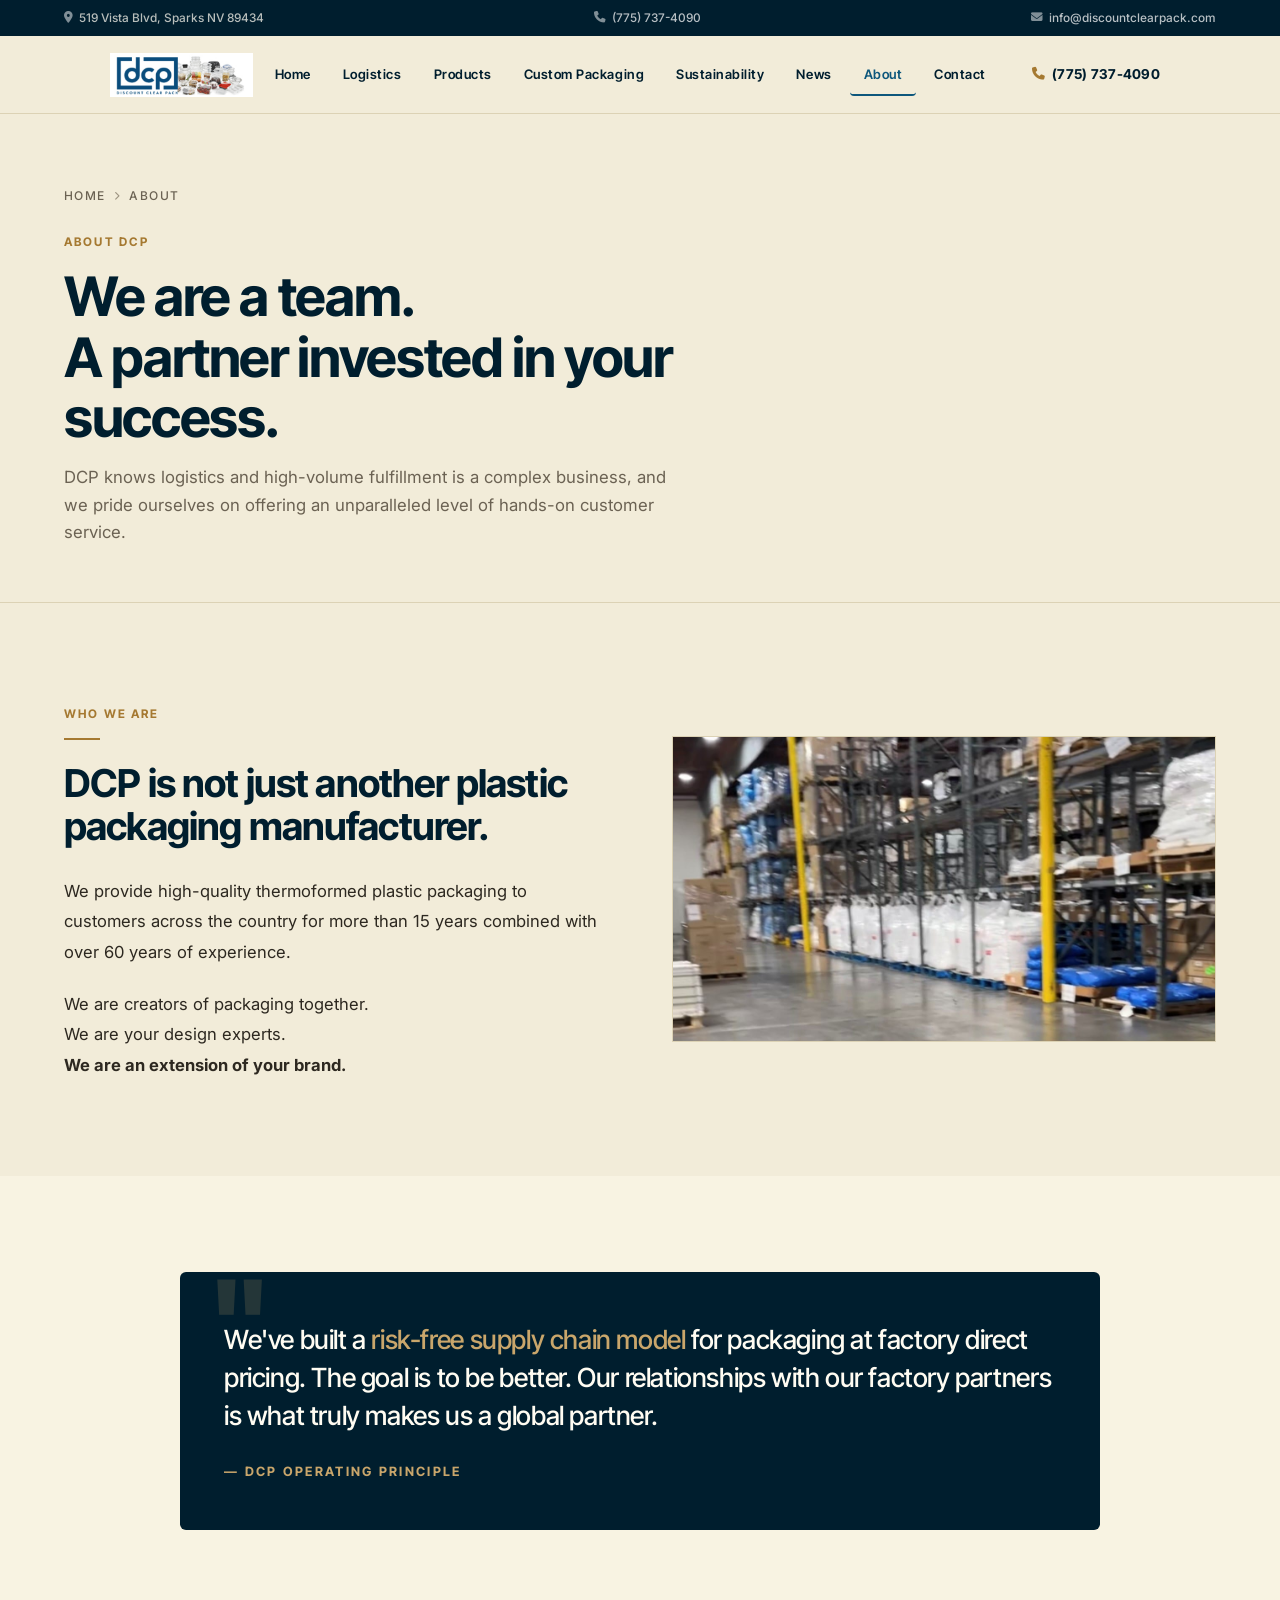
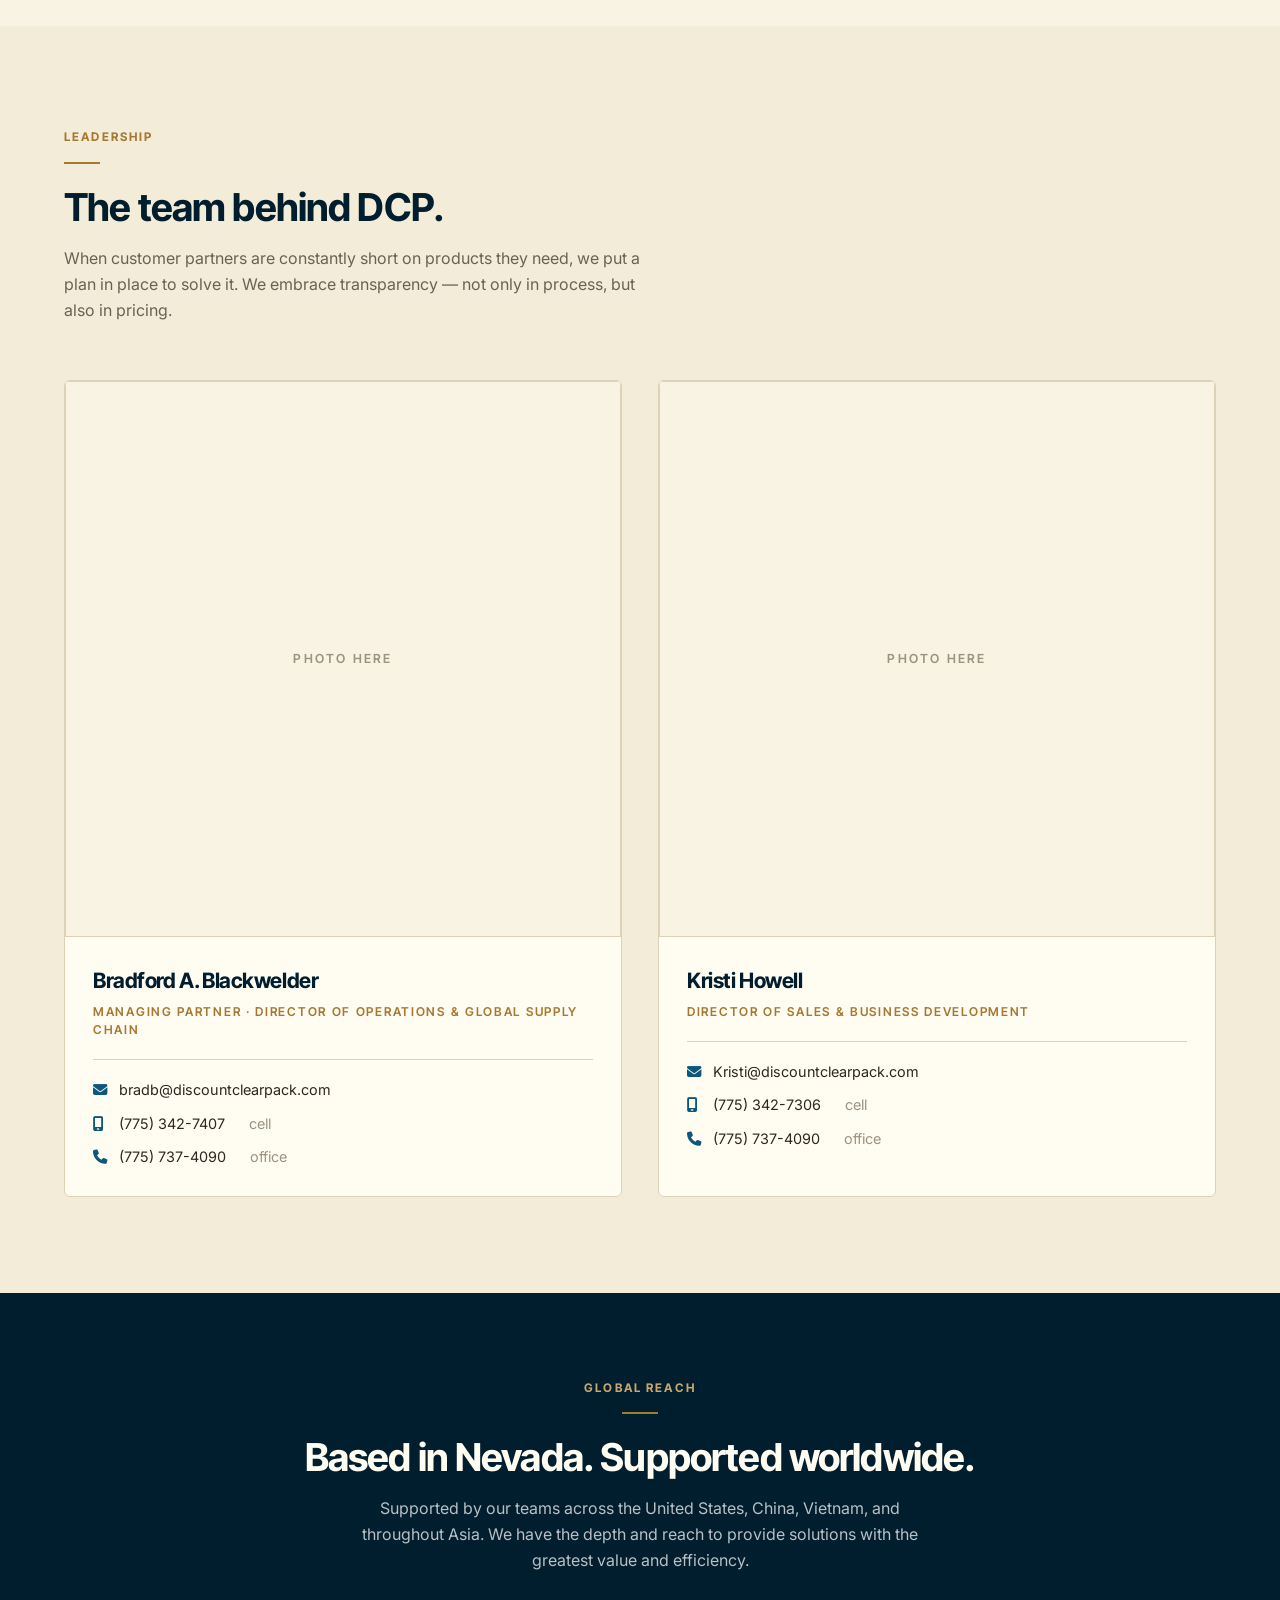
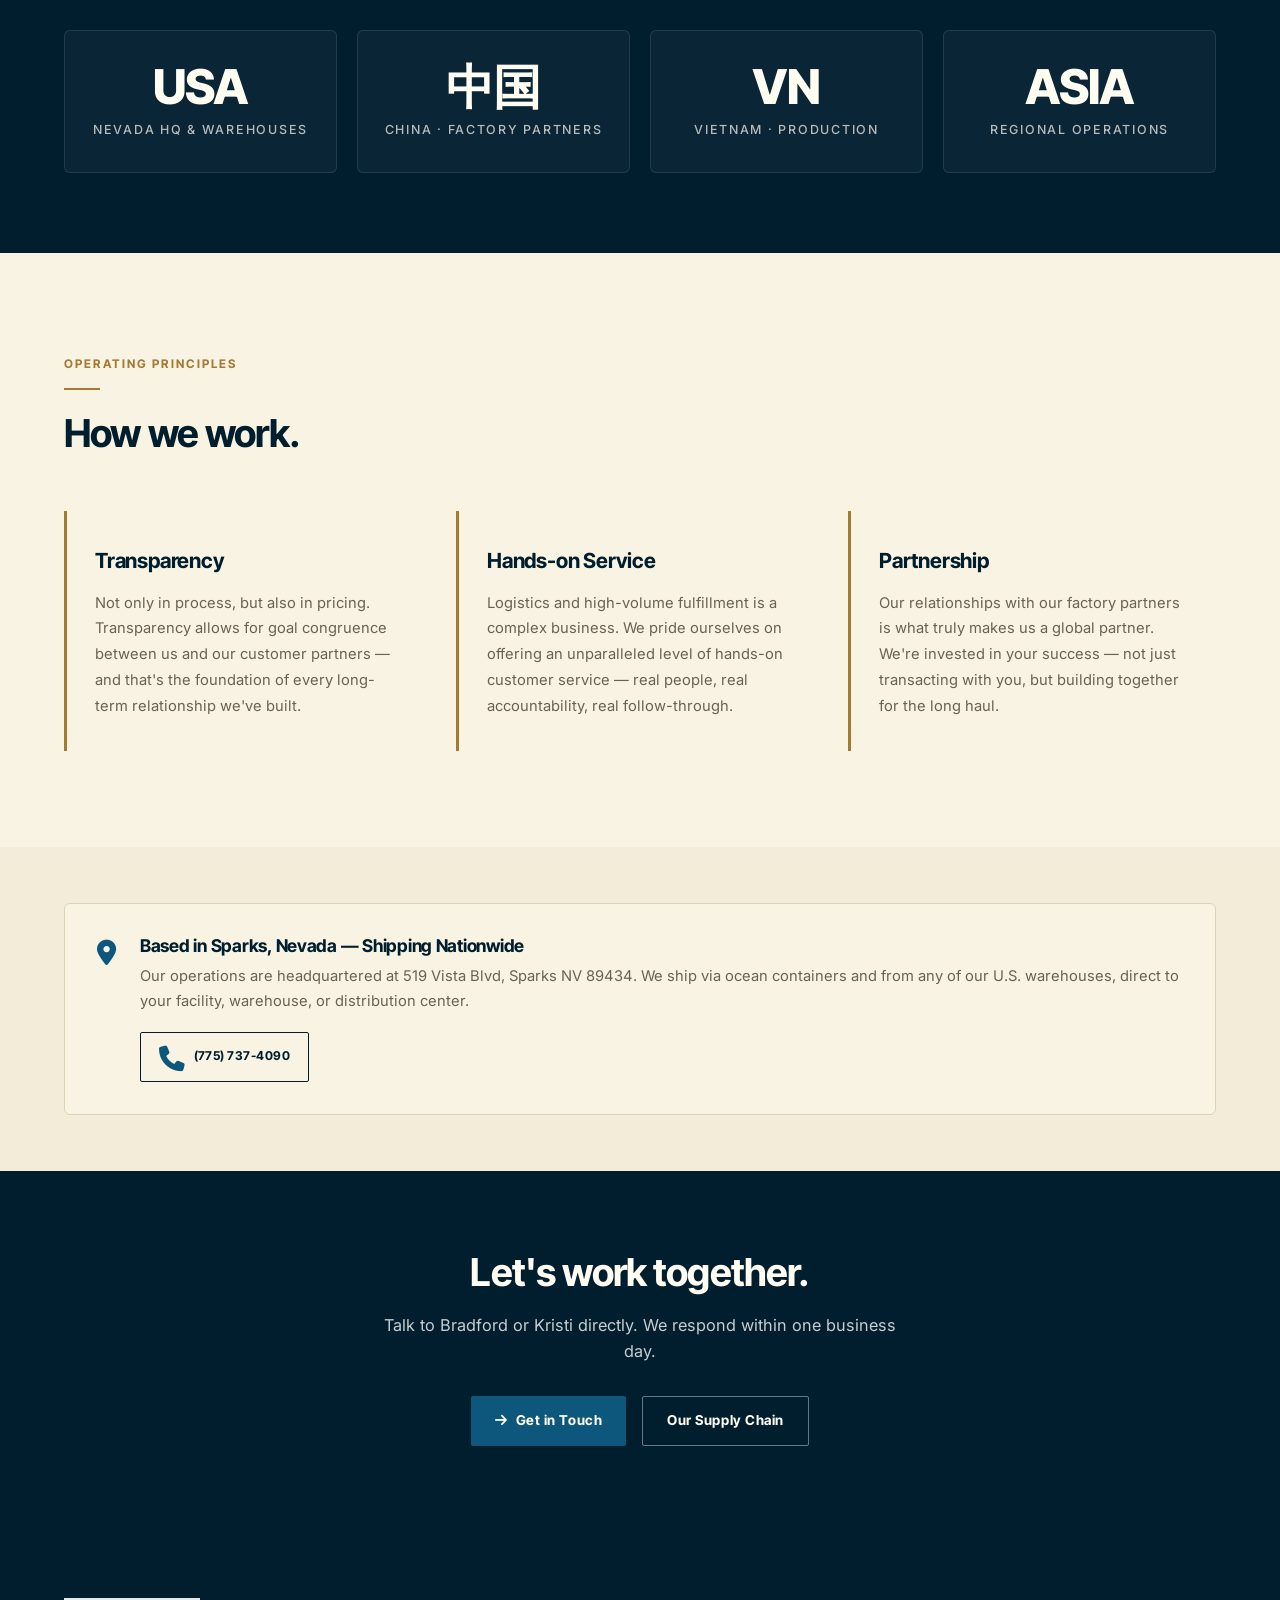
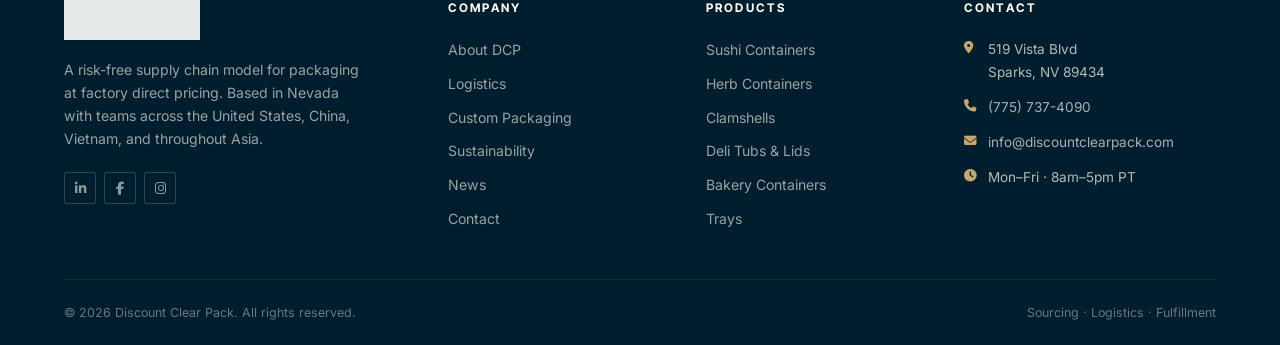
==== commit 4d6379c3: "@ Add real DCP photos — replace placeholders across site Pulled full-res photos from the DCP PowerPo" ====
--- a/about.html
+++ b/about.html
@@ -100,7 +100,7 @@
         <p style="color:var(--body-text);margin-bottom:0;font-size:1.04rem;line-height:1.82;">We are creators of packaging together.<br>We are your design experts.<br><strong>We are an extension of your brand.</strong></p>
       </div>
       <div class="reveal reveal-delay-1">
-        <div class="photo-placeholder photo-placeholder--16x9"></div>
+        <img src="images/warehouse-wide.jpg" alt="Wide view of the Discount Clear Pack warehouse operation" class="photo photo--16x9" loading="lazy">
       </div>
     </div>
   </div>
--- a/style.css
+++ b/style.css
@@ -6,7 +6,7 @@
    Template DNA: Tiger Packaging — text-first, restrained, corporate
    ============================================================ */
 
-@import url('https://fonts.googleapis.com/css2?family=Barlow+Condensed:wght@500;600;700;800&family=Inter:wght@400;500;600&display=swap');
+@import url('https://fonts.googleapis.com/css2?family=Inter+Tight:wght@500;600;700;800&family=Inter:wght@400;500;600;700&display=swap');
 
 /* ============================================================
    CSS Custom Properties
@@ -27,20 +27,20 @@
   --bronze-dark:#7E5A22;
   --bronze-soft:rgba(165,121,49,0.10);
 
-  /* BACKGROUND — Cream (warm, not cool) */
-  --cream:      #F0ECEC;
-  --cream-soft: #F7F4F4;
-  --paper:      #FFFFFF;
-
-  /* NEUTRALS — warm grays */
-  --line:       #DDD4D4;
-  --line-soft:  #E8E2E2;
-  --muted:      #6B6266;
-  --muted-soft: #9A9094;
-  --body-text:  #2F2A2C;
+  /* BACKGROUND — Eggshell (matches DCP logo backdrop) */
+  --cream:      #F2ECD9;
+  --cream-soft: #F8F3E2;
+  --paper:      #FFFCF2;
+
+  /* NEUTRALS — warm tan-grays (match eggshell undertone) */
+  --line:       #DCD2B5;
+  --line-soft:  #E6DFC8;
+  --muted:      #6B6253;
+  --muted-soft: #9C9381;
+  --body-text:  #2D2820;
 
   /* Typography */
-  --font-h: 'Barlow Condensed', sans-serif;
+  --font-h: 'Inter Tight', 'Inter', sans-serif;
   --font-b: 'Inter', sans-serif;
 
   /* Hairline shadows — restrained, no glow */
@@ -57,8 +57,8 @@
   --r-full: 9999px;
 
   /* Layout */
-  --nav-h:  76px;
-  --nav-hs: 60px;
+  --nav-h:  78px;
+  --nav-hs: 62px;
   --max-w:  1200px;
 }
 
@@ -72,7 +72,9 @@
   color: var(--body-text);
   background: var(--cream);
   line-height: 1.7;
+  font-size: 1rem;
   -webkit-font-smoothing: antialiased;
+  -moz-osx-font-smoothing: grayscale;
   overflow-x: hidden;
 }
 img  { max-width: 100%; height: auto; display: block; }
@@ -84,12 +86,12 @@
 /* ============================================================
    Typography
    ============================================================ */
-h1,h2,h3,h4,h5,h6 { font-family: var(--font-h); color: var(--ink); line-height: 1.08; }
-h1 { font-size: clamp(2.6rem,6vw,4.4rem);    font-weight: 800; letter-spacing: -0.02em; }
-h2 { font-size: clamp(1.9rem,4vw,3rem);      font-weight: 700; letter-spacing: -0.02em; }
-h3 { font-size: clamp(1.25rem,2.5vw,1.6rem); font-weight: 700; letter-spacing: -0.01em; }
-h4 { font-size: 1.1rem;  font-weight: 600; }
-p  { line-height: 1.75; }
+h1,h2,h3,h4,h5,h6 { font-family: var(--font-h); color: var(--ink); line-height: 1.12; }
+h1 { font-size: clamp(2.2rem, 4.6vw, 3.4rem);  font-weight: 700; letter-spacing: -0.025em; }
+h2 { font-size: clamp(1.7rem, 3.4vw, 2.4rem);  font-weight: 700; letter-spacing: -0.022em; }
+h3 { font-size: clamp(1.15rem, 2vw, 1.4rem);   font-weight: 700; letter-spacing: -0.015em; }
+h4 { font-size: 1.05rem; font-weight: 600; letter-spacing: -0.005em; }
+p  { line-height: 1.65; }
 
 /* ============================================================
    Container & Layout
@@ -100,7 +102,7 @@
 
 .section-label {
   font-family: var(--font-h);
-  font-size: .78rem;
+  font-size: .74rem;
   font-weight: 700;
   letter-spacing: .18em;
   text-transform: uppercase;
@@ -123,10 +125,10 @@
 .section-header.centered .section-subtitle { margin-left: auto; margin-right: auto; }
 .section-title    { margin-bottom: 16px; }
 .section-subtitle {
-  font-size: 1.02rem;
+  font-size: 1rem;
   color: var(--muted);
-  max-width: 620px;
-  line-height: 1.75;
+  max-width: 580px;
+  line-height: 1.65;
 }
 .section-subtitle.on-dark { color: rgba(255,255,255,.72); }
 
@@ -161,20 +163,32 @@
 .photo-placeholder--tall   { aspect-ratio: 3 / 4; }
 .photo-placeholder--wide   { aspect-ratio: 21 / 9; }
 
+/* Real photos — drop-in replacement for .photo-placeholder slots */
+.photo {
+  width: 100%;
+  display: block;
+  object-fit: cover;
+  border: 1px solid var(--line);
+  background: var(--cream-soft);
+}
+.photo--16x9    { aspect-ratio: 16 / 9; }
+.photo--16x10   { aspect-ratio: 16 / 10; }
+.photo--4x3     { aspect-ratio: 4 / 3; }
+.photo--portrait{ aspect-ratio: 3 / 4; }
+
 /* ============================================================
    Buttons — restrained, no big shadows, no gold
    ============================================================ */
 .btn {
   display: inline-flex;
   align-items: center;
-  gap: 10px;
-  padding: 13px 26px;
+  gap: 8px;
+  padding: 12px 24px;
   border-radius: var(--r-sm);
   font-family: var(--font-h);
-  font-size: .82rem;
-  font-weight: 700;
-  letter-spacing: .12em;
-  text-transform: uppercase;
+  font-size: .85rem;
+  font-weight: 700;
+  letter-spacing: .04em;
   white-space: nowrap;
   transition: background-color .18s ease, color .18s ease, border-color .18s ease;
 }
@@ -212,8 +226,8 @@
 }
 .btn-outline-ice:hover { background: var(--steel); color: var(--paper); }
 
-.btn-sm { padding: 10px 18px; font-size: .76rem; }
-.btn-lg { padding: 16px 32px; font-size: .92rem; }
+.btn-sm { padding: 9px 18px; font-size: .76rem; }
+.btn-lg { padding: 15px 30px; font-size: .92rem; }
 
 /* Text link with arrow — Tiger pattern, replaces big buttons */
 .text-link {
@@ -221,7 +235,7 @@
   align-items: center;
   gap: 8px;
   font-family: var(--font-h);
-  font-size: .88rem;
+  font-size: .82rem;
   font-weight: 700;
   letter-spacing: .14em;
   text-transform: uppercase;
@@ -235,12 +249,12 @@
 .text-link.on-dark:hover { color: var(--paper); }
 
 /* ============================================================
-   Top Info Bar — slim cream strip, not dark
+   Top Info Bar — slim dark strip
    ============================================================ */
 .top-bar {
   background: var(--ink);
-  color: rgba(255,255,255,.72);
-  font-size: .75rem;
+  color: rgba(255,252,242,.72);
+  font-size: .74rem;
   font-family: var(--font-b);
   font-weight: 500;
   padding: 8px 0;
@@ -295,8 +309,7 @@
   font-family: var(--font-h);
   font-size: .82rem;
   font-weight: 600;
-  letter-spacing: .10em;
-  text-transform: uppercase;
+  letter-spacing: .04em;
   color: var(--ink);
   padding: 10px 14px;
   border-radius: var(--r);
@@ -313,9 +326,9 @@
   align-items: center;
   gap: 7px;
   font-family: var(--font-h);
-  font-size: .82rem;
-  font-weight: 700;
-  letter-spacing: .06em;
+  font-size: .85rem;
+  font-weight: 700;
+  letter-spacing: .02em;
   color: var(--ink);
   padding: 6px 10px;
   transition: color .2s ease;
@@ -405,22 +418,22 @@
   position: relative;
   background: var(--cream);
   border-bottom: 1px solid var(--line);
-  padding: 96px 0 112px;
+  padding: 88px 0 104px;
   overflow: hidden;
 }
 .hero__content {
   position: relative;
   z-index: 1;
 }
-.hero__inner { max-width: 900px; }
+.hero__inner { max-width: 880px; }
 .hero__eyebrow {
   display: inline-flex;
   align-items: center;
   gap: 12px;
   font-family: var(--font-h);
-  font-size: .78rem;
-  font-weight: 700;
-  letter-spacing: .22em;
+  font-size: .76rem;
+  font-weight: 700;
+  letter-spacing: .2em;
   text-transform: uppercase;
   color: var(--bronze);
   margin-bottom: 28px;
@@ -435,43 +448,43 @@
 /* Three stacked words — DCP slide 1 hero pattern */
 .hero__stack {
   font-family: var(--font-h);
-  font-weight: 800;
-  font-size: clamp(3rem, 9vw, 7rem);
+  font-weight: 700;
+  font-size: clamp(2.6rem, 6.6vw, 5.2rem);
   color: var(--ink);
   line-height: .98;
-  letter-spacing: -0.03em;
+  letter-spacing: -0.035em;
+  margin-bottom: 28px;
+}
+.hero__stack span { display: block; }
+.hero__stack span + span { margin-top: 2px; }
+
+.hero__title {
+  font-family: var(--font-h);
+  font-size: clamp(2.3rem, 5vw, 3.6rem);
+  font-weight: 700;
+  letter-spacing: -0.028em;
+  color: var(--ink);
+  line-height: 1.08;
+  margin-bottom: 22px;
+}
+.hero__title em { color: var(--steel); font-style: normal; }
+
+.hero__subtitle {
+  font-size: 1.12rem;
+  color: var(--muted);
+  line-height: 1.6;
   margin-bottom: 32px;
-}
-.hero__stack span { display: block; }
-.hero__stack span + span { margin-top: 4px; }
-
-.hero__title {
-  font-family: var(--font-h);
-  font-size: clamp(2.6rem, 6vw, 4.2rem);
-  font-weight: 800;
-  letter-spacing: -0.02em;
-  color: var(--ink);
-  line-height: 1.05;
-  margin-bottom: 24px;
-}
-.hero__title em { color: var(--steel); font-style: normal; }
-
-.hero__subtitle {
-  font-size: 1.18rem;
-  color: var(--muted);
-  line-height: 1.7;
-  margin-bottom: 36px;
-  max-width: 620px;
+  max-width: 580px;
 }
 .hero__tagline {
   font-family: var(--font-h);
-  font-size: clamp(1.1rem, 2vw, 1.45rem);
-  font-weight: 600;
+  font-size: clamp(1.05rem, 1.6vw, 1.32rem);
+  font-weight: 500;
   font-style: italic;
   color: var(--steel);
-  line-height: 1.4;
-  margin-bottom: 40px;
-  max-width: 620px;
+  line-height: 1.45;
+  margin-bottom: 36px;
+  max-width: 600px;
 }
 .hero__cta { display: flex; gap: 18px; flex-wrap: wrap; margin-bottom: 0; }
 .hero__proof {
@@ -487,7 +500,7 @@
   align-items: center;
   gap: 9px;
   color: var(--muted);
-  font-size: .82rem;
+  font-size: .85rem;
   font-weight: 500;
 }
 .hero__proof-item i { color: var(--bronze); font-size: .85rem; }
@@ -513,7 +526,7 @@
 .page-hero__breadcrumb a:hover { color: var(--steel); }
 .page-hero__breadcrumb i { font-size: .55rem; color: var(--muted-soft); }
 .page-hero__title    { color: var(--ink); margin-bottom: 16px; }
-.page-hero__subtitle { color: var(--muted); font-size: 1.08rem; max-width: 640px; line-height: 1.7; }
+.page-hero__subtitle { color: var(--muted); font-size: 1.05rem; max-width: 620px; line-height: 1.62; }
 
 /* ============================================================
    Trust Strip (stats row) — minimal, no big numbers
@@ -536,20 +549,20 @@
 .trust-stat:last-child { border-right: none; }
 .trust-stat__number {
   font-family: var(--font-h);
-  font-size: clamp(1.6rem, 3vw, 2.2rem);
+  font-size: clamp(1.7rem, 2.8vw, 2.3rem);
   font-weight: 700;
   color: var(--ink);
-  letter-spacing: -0.01em;
+  letter-spacing: -0.02em;
   line-height: 1;
   margin-bottom: 8px;
 }
 .trust-stat__number span { color: var(--bronze); }
 .trust-stat__label {
-  font-size: .76rem;
+  font-size: .74rem;
   font-weight: 600;
   color: var(--muted);
   text-transform: uppercase;
-  letter-spacing: .12em;
+  letter-spacing: .14em;
 }
 
 /* ============================================================
@@ -577,11 +590,11 @@
 .card__icon.gold i { color: var(--bronze); }
 .card__icon.gold { border-color: var(--bronze-soft); }
 
-.card__title { font-size: 1.1rem; font-weight: 700; color: var(--ink); margin-bottom: 12px; letter-spacing: -.01em; }
-.card__desc  { font-size: .92rem; color: var(--muted); line-height: 1.75; margin-bottom: 18px; }
+.card__title { font-size: 1.12rem; font-weight: 700; color: var(--ink); margin-bottom: 12px; letter-spacing: -.015em; }
+.card__desc  { font-size: .92rem; color: var(--muted); line-height: 1.65; margin-bottom: 18px; }
 .card__link {
   display: inline-flex; align-items: center; gap: 7px;
-  font-family: var(--font-h); font-size: .8rem; font-weight: 700;
+  font-family: var(--font-h); font-size: .76rem; font-weight: 700;
   color: var(--steel); letter-spacing: .14em; text-transform: uppercase;
   transition: gap .2s ease, color .2s ease;
 }
@@ -636,15 +649,15 @@
 .product-card__body { padding: 22px; }
 .product-card__cat {
   font-family: var(--font-h);
-  font-size: .72rem;
-  font-weight: 700;
-  letter-spacing: .14em;
+  font-size: .7rem;
+  font-weight: 700;
+  letter-spacing: .16em;
   text-transform: uppercase;
   color: var(--bronze);
   margin-bottom: 8px;
 }
-.product-card__name { font-size: 1.05rem; font-weight: 700; color: var(--ink); margin-bottom: 8px; letter-spacing: -.01em; }
-.product-card__desc { font-size: .86rem; color: var(--muted); margin-bottom: 14px; line-height: 1.7; }
+.product-card__name { font-size: 1.05rem; font-weight: 700; color: var(--ink); margin-bottom: 8px; letter-spacing: -.015em; line-height: 1.3; }
+.product-card__desc { font-size: .85rem; color: var(--muted); margin-bottom: 14px; line-height: 1.6; }
 .product-card__tag {
   display: inline-flex; align-items: center; gap: 5px;
   font-size: .72rem; font-weight: 600; color: var(--bronze-dark);
@@ -721,11 +734,11 @@
 }
 .stat-card__number em { color: #C9A66B; font-style: normal; }
 .stat-card__label {
-  font-size: .8rem;
+  font-size: .78rem;
   font-weight: 500;
-  color: rgba(255,255,255,.65);
-  text-transform: uppercase;
-  letter-spacing: .12em;
+  color: rgba(255,252,242,.7);
+  text-transform: uppercase;
+  letter-spacing: .14em;
 }
 
 /* ============================================================
@@ -742,8 +755,8 @@
   flex-shrink: 0;
 }
 .feature-item__icon i { font-size: 1rem; color: var(--steel); }
-.feature-item__title { font-size: 1rem; font-weight: 700; color: var(--ink); margin-bottom: 6px; }
-.feature-item__desc  { font-size: .92rem; color: var(--muted); line-height: 1.72; }
+.feature-item__title { font-size: 1rem; font-weight: 700; color: var(--ink); margin-bottom: 6px; letter-spacing: -.01em; }
+.feature-item__desc  { font-size: .9rem; color: var(--muted); line-height: 1.65; }
 
 /* ============================================================
    Category Tiles (dark section)
@@ -785,16 +798,16 @@
 }
 .step-card__num {
   font-family: var(--font-h);
-  font-size: 3.2rem;
-  font-weight: 800;
+  font-size: 2.8rem;
+  font-weight: 700;
   color: var(--bronze);
   line-height: 1;
-  margin-bottom: 18px;
-  letter-spacing: -.02em;
+  margin-bottom: 16px;
+  letter-spacing: -.025em;
 }
 .step-card__num i { display: none; }
-.step-card__title { font-size: 1.15rem; font-weight: 700; color: var(--ink); margin-bottom: 12px; }
-.step-card__desc  { font-size: .92rem; color: var(--muted); line-height: 1.72; }
+.step-card__title { font-size: 1.12rem; font-weight: 700; color: var(--ink); margin-bottom: 10px; letter-spacing: -.015em; }
+.step-card__desc  { font-size: .92rem; color: var(--muted); line-height: 1.62; }
 
 /* ============================================================
    Industries Grid
@@ -813,8 +826,8 @@
   transition: border-color .22s ease;
 }
 .industry-card:hover { border-color: var(--steel); }
-.industry-card i { font-size: 1.6rem; color: var(--steel); margin-bottom: 14px; display: block; }
-.industry-card span { font-family: var(--font-h); font-size: .86rem; font-weight: 700; color: var(--ink); letter-spacing: .06em; text-transform: uppercase; }
+.industry-card i { font-size: 1.5rem; color: var(--steel); margin-bottom: 12px; display: block; }
+.industry-card span { font-family: var(--font-h); font-size: .82rem; font-weight: 700; color: var(--ink); letter-spacing: .08em; text-transform: uppercase; }
 
 /* ============================================================
    CTA Banner — clean, no gradient stripe
@@ -825,7 +838,7 @@
 }
 .cta-banner__inner { text-align: center; }
 .cta-banner__title { color: var(--paper); margin-bottom: 18px; }
-.cta-banner__subtitle { color: rgba(255,255,255,.72); font-size: 1.05rem; margin-bottom: 36px; max-width: 540px; margin-left: auto; margin-right: auto; line-height: 1.7; }
+.cta-banner__subtitle { color: rgba(255,255,255,.78); font-size: 1.02rem; margin-bottom: 32px; max-width: 540px; margin-left: auto; margin-right: auto; line-height: 1.62; }
 .cta-banner__btns { display: flex; gap: 16px; justify-content: center; flex-wrap: wrap; }
 
 /* ============================================================
@@ -874,8 +887,8 @@
   z-index: 1;
 }
 .blog-card__body { padding: 26px; flex: 1; display: flex; flex-direction: column; }
-.blog-card__title { font-size: 1.1rem; font-weight: 700; color: var(--ink); margin-bottom: 12px; line-height: 1.35; letter-spacing: -.01em; }
-.blog-card__excerpt { font-size: .9rem; color: var(--muted); line-height: 1.7; margin-bottom: 22px; flex: 1; }
+.blog-card__title { font-size: 1.08rem; font-weight: 700; color: var(--ink); margin-bottom: 10px; line-height: 1.32; letter-spacing: -.015em; }
+.blog-card__excerpt { font-size: .9rem; color: var(--muted); line-height: 1.62; margin-bottom: 20px; flex: 1; }
 .blog-card__meta {
   display: flex; align-items: center; justify-content: space-between;
   font-size: .75rem; color: var(--muted-soft);
@@ -895,7 +908,7 @@
   max-width: 720px;
   margin: 0 auto;
   font-size: 1.02rem;
-  line-height: 1.85;
+  line-height: 1.78;
   color: var(--body-text);
 }
 .post-body h2 { font-size: clamp(1.4rem,3vw,1.9rem); margin: 52px 0 18px; }
@@ -969,7 +982,7 @@
 .form-group:last-child { margin-bottom: 0; }
 .form-label {
   font-family: var(--font-h);
-  font-size: .76rem;
+  font-size: .74rem;
   font-weight: 700;
   letter-spacing: .14em;
   text-transform: uppercase;
@@ -980,7 +993,7 @@
 .form-textarea,
 .form-select {
   width: 100%;
-  padding: 12px 14px;
+  padding: 11px 14px;
   border: 1px solid var(--line);
   border-radius: var(--r-sm);
   font-family: var(--font-b);
@@ -1052,13 +1065,14 @@
 }
 .pull-quote__text {
   font-family: var(--font-h);
-  font-size: clamp(1.3rem,2.5vw,1.7rem);
-  font-weight: 600;
+  font-size: clamp(1.25rem, 2.2vw, 1.65rem);
+  font-weight: 500;
   color: var(--paper);
   line-height: 1.45;
-  margin-bottom: 28px;
+  margin-bottom: 26px;
   position: relative;
   z-index: 1;
+  letter-spacing: -.015em;
 }
 .pull-quote__text em { color: #C9A66B; font-style: normal; }
 .pull-quote__stats { display: flex; flex-direction: column; gap: 20px; }
@@ -1112,7 +1126,7 @@
 /* ============================================================
    Founder / Team Cards (About page)
    ============================================================ */
-.founder-grid { display: grid; grid-template-columns: repeat(2, 1fr); gap: 40px; }
+.founder-grid { display: grid; grid-template-columns: repeat(2, 1fr); gap: 36px; }
 .founder-card {
   background: var(--paper);
   border: 1px solid var(--line);
@@ -1120,10 +1134,10 @@
   overflow: hidden;
 }
 .founder-card__photo { aspect-ratio: 1 / 1; }
-.founder-card__body { padding: 28px 30px; }
-.founder-card__name { font-family: var(--font-h); font-size: 1.5rem; font-weight: 800; color: var(--ink); margin-bottom: 4px; letter-spacing: -.01em; }
-.founder-card__title { font-family: var(--font-h); font-size: .82rem; font-weight: 600; color: var(--bronze); letter-spacing: .14em; text-transform: uppercase; margin-bottom: 20px; }
-.founder-card__contact { display: flex; flex-direction: column; gap: 8px; padding-top: 20px; border-top: 1px solid var(--line); }
+.founder-card__body { padding: 26px 28px; }
+.founder-card__name { font-family: var(--font-h); font-size: 1.32rem; font-weight: 700; color: var(--ink); margin-bottom: 4px; letter-spacing: -.02em; }
+.founder-card__title { font-family: var(--font-h); font-size: .76rem; font-weight: 600; color: var(--bronze); letter-spacing: .14em; text-transform: uppercase; margin-bottom: 20px; line-height: 1.5; }
+.founder-card__contact { display: flex; flex-direction: column; gap: 9px; padding-top: 18px; border-top: 1px solid var(--line); }
 .founder-card__contact-row { display: flex; align-items: center; gap: 10px; font-size: .9rem; color: var(--body-text); }
 .founder-card__contact-row i { color: var(--steel); width: 16px; flex-shrink: 0; }
 .founder-card__contact-row a { color: var(--body-text); transition: color .2s ease; }
@@ -1259,7 +1273,7 @@
 }
 .footer__logo { margin-bottom: 18px; }
 .footer__logo img { height: 42px; width: auto; filter: brightness(0) invert(1); opacity: .9; }
-.footer__tagline { font-size: .9rem; color: rgba(255,255,255,.55); margin-bottom: 22px; line-height: 1.7; max-width: 280px; }
+.footer__tagline { font-size: .88rem; color: rgba(255,252,242,.6); margin-bottom: 22px; line-height: 1.65; max-width: 300px; }
 .footer__social { display: flex; gap: 8px; }
 .footer__social a {
   width: 32px; height: 32px;
@@ -1275,21 +1289,21 @@
 .footer__social a:focus-visible { outline: 2px solid #C9A66B; outline-offset: 2px; }
 .footer__col-title {
   font-family: var(--font-h);
-  font-size: .76rem;
+  font-size: .74rem;
   font-weight: 700;
   letter-spacing: .18em;
   text-transform: uppercase;
   color: var(--paper);
-  margin-bottom: 22px;
-}
-.footer__col-links { display: flex; flex-direction: column; gap: 11px; }
+  margin-bottom: 20px;
+}
+.footer__col-links { display: flex; flex-direction: column; gap: 10px; }
 .footer__col-links a {
-  font-size: .9rem;
-  color: rgba(255,255,255,.55);
+  font-size: .88rem;
+  color: rgba(255,252,242,.6);
   transition: color .2s ease;
 }
 .footer__col-links a:hover { color: var(--paper); }
-.footer__contact-item { display: flex; align-items: flex-start; gap: 10px; margin-bottom: 12px; font-size: .85rem; color: rgba(255,255,255,.65); }
+.footer__contact-item { display: flex; align-items: flex-start; gap: 10px; margin-bottom: 12px; font-size: .85rem; color: rgba(255,252,242,.7); }
 .footer__contact-item i { color: #C9A66B; font-size: .78rem; margin-top: 4px; flex-shrink: 0; width: 14px; }
 .footer__contact-item a { color: rgba(255,255,255,.65); transition: color .2s ease; }
 .footer__contact-item a:hover { color: var(--paper); }
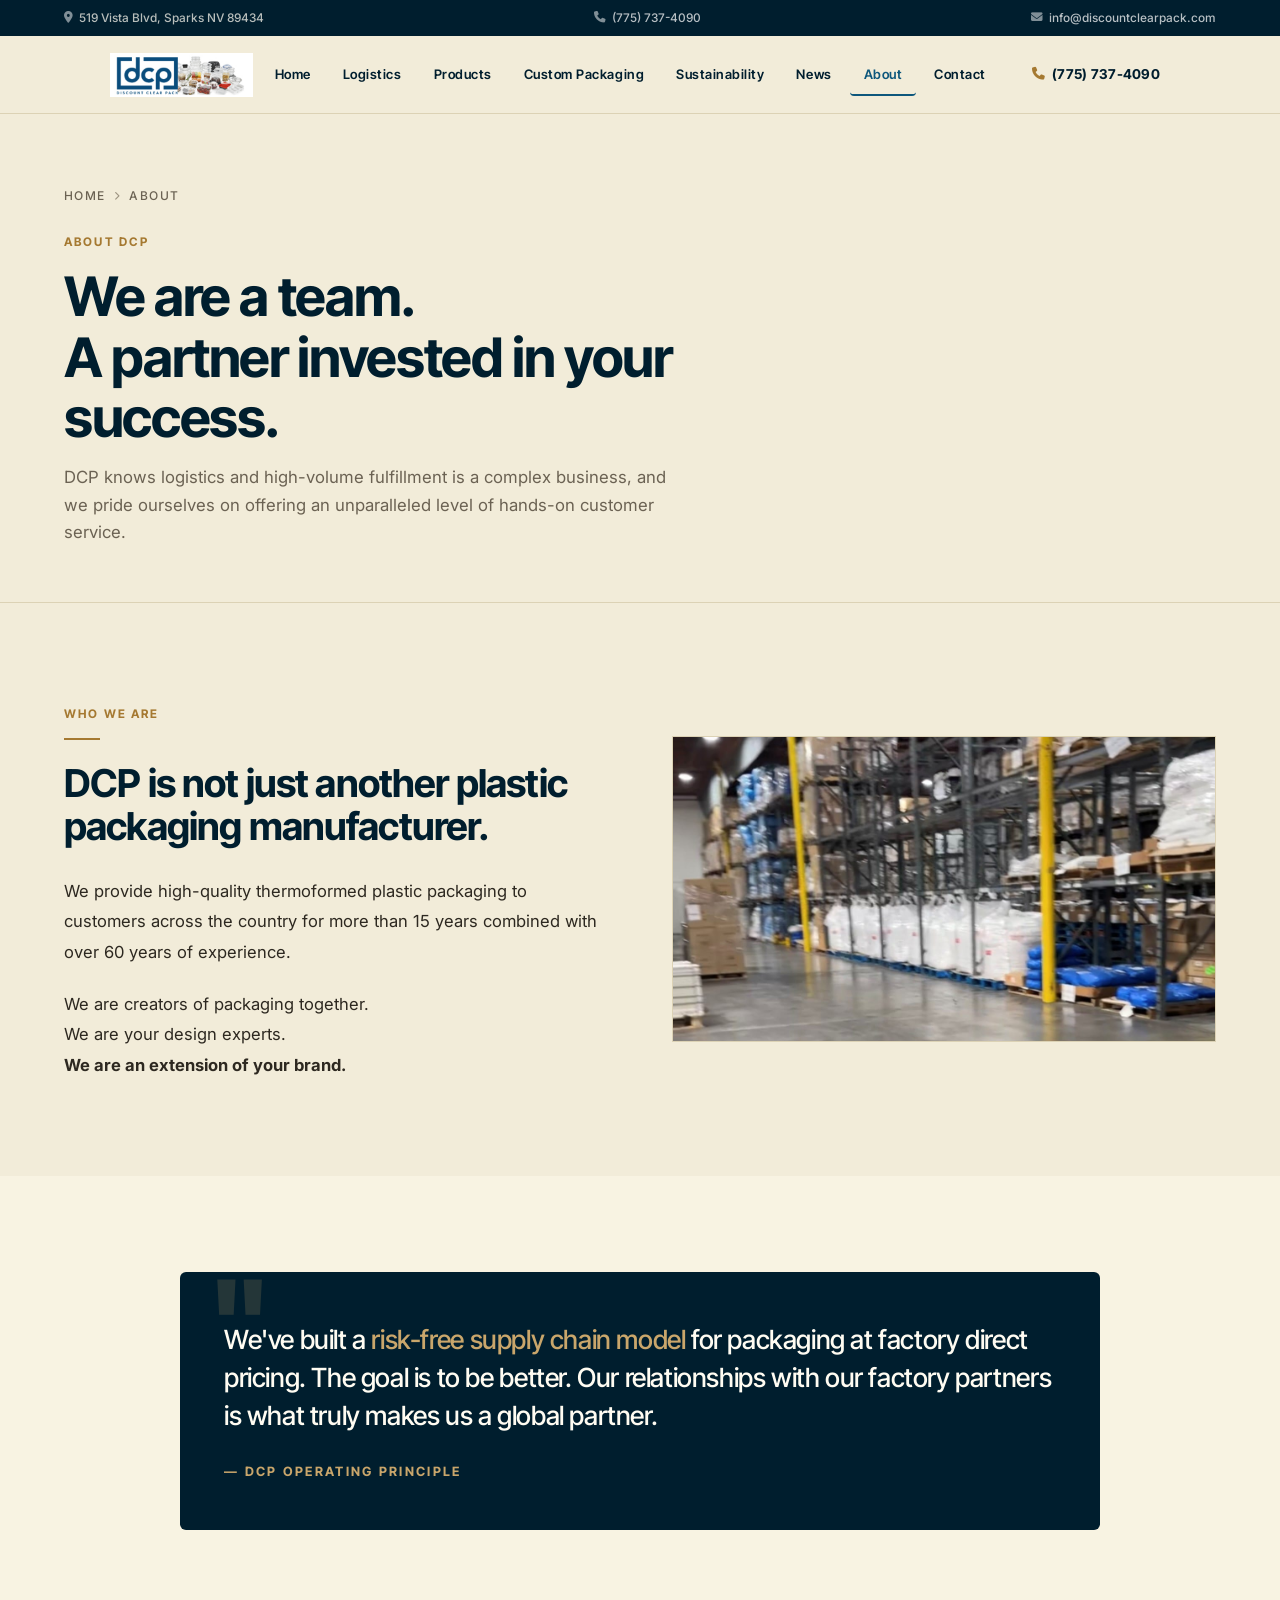
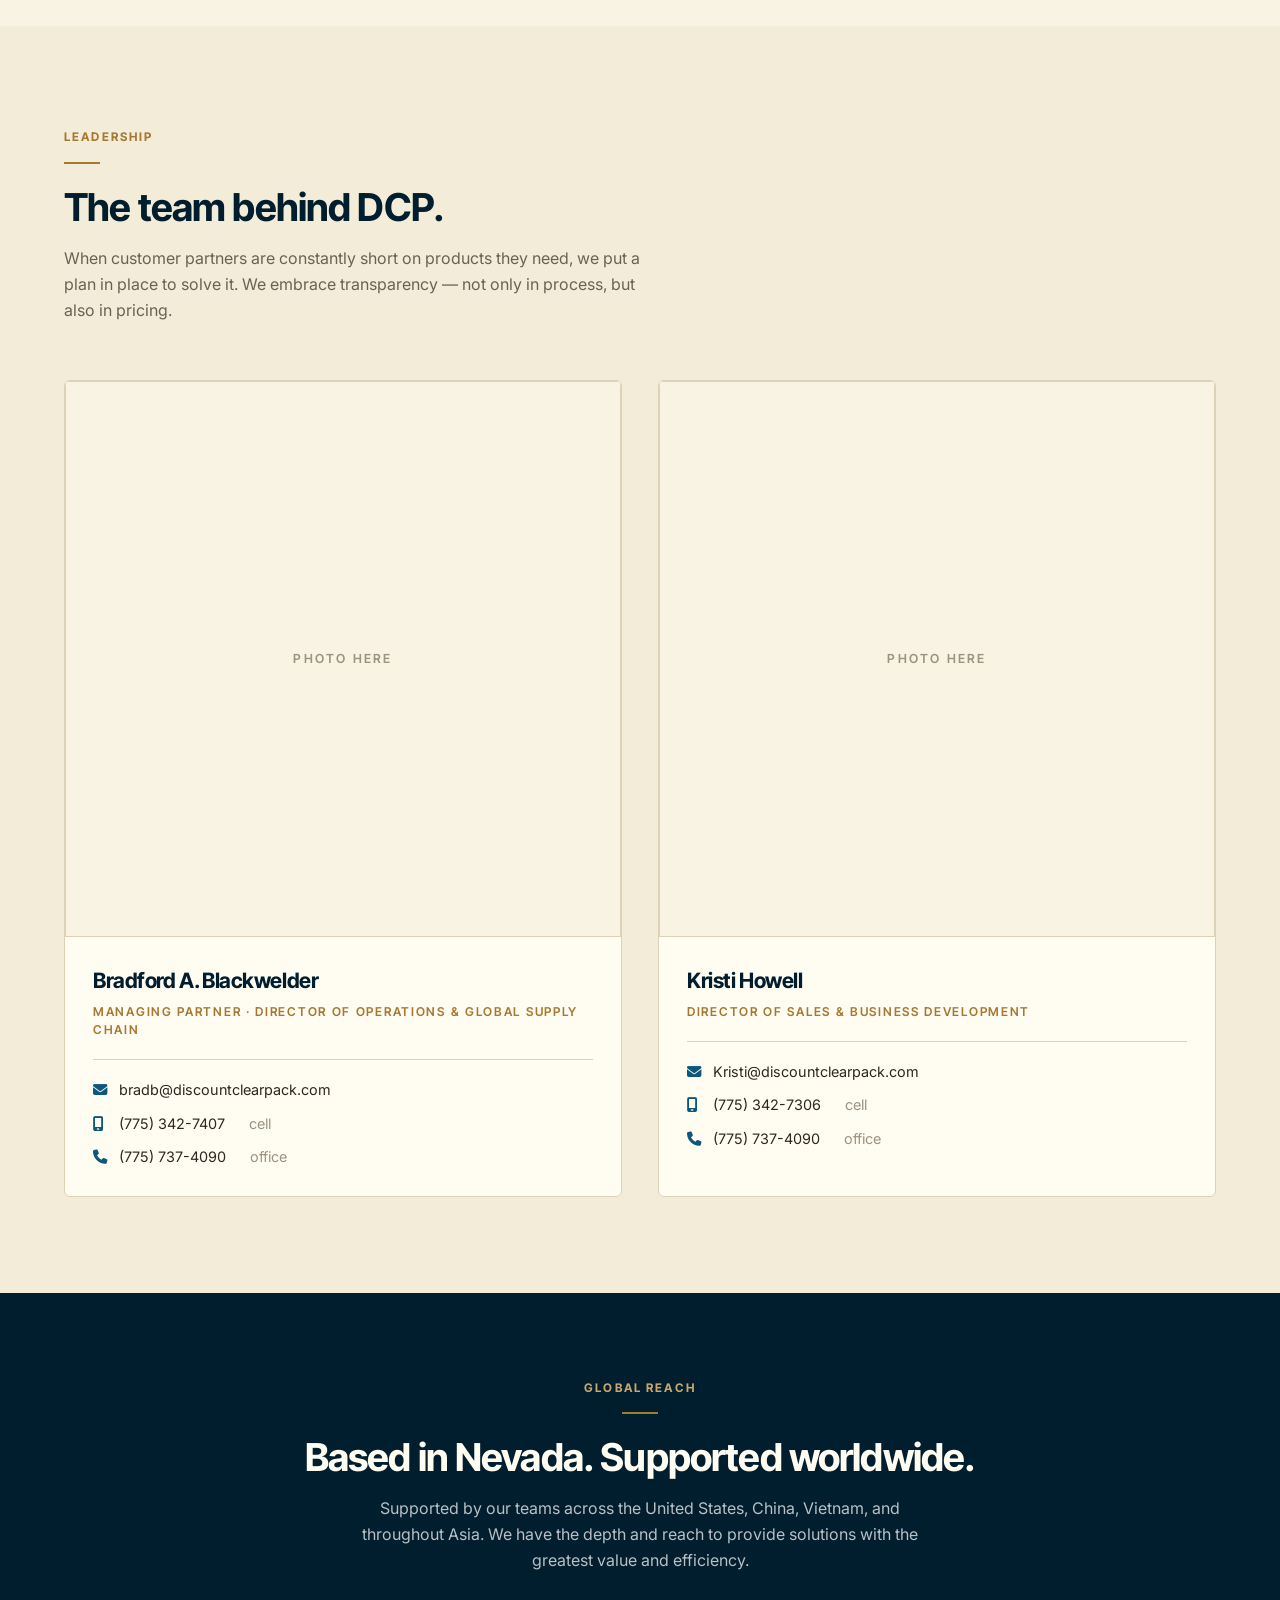
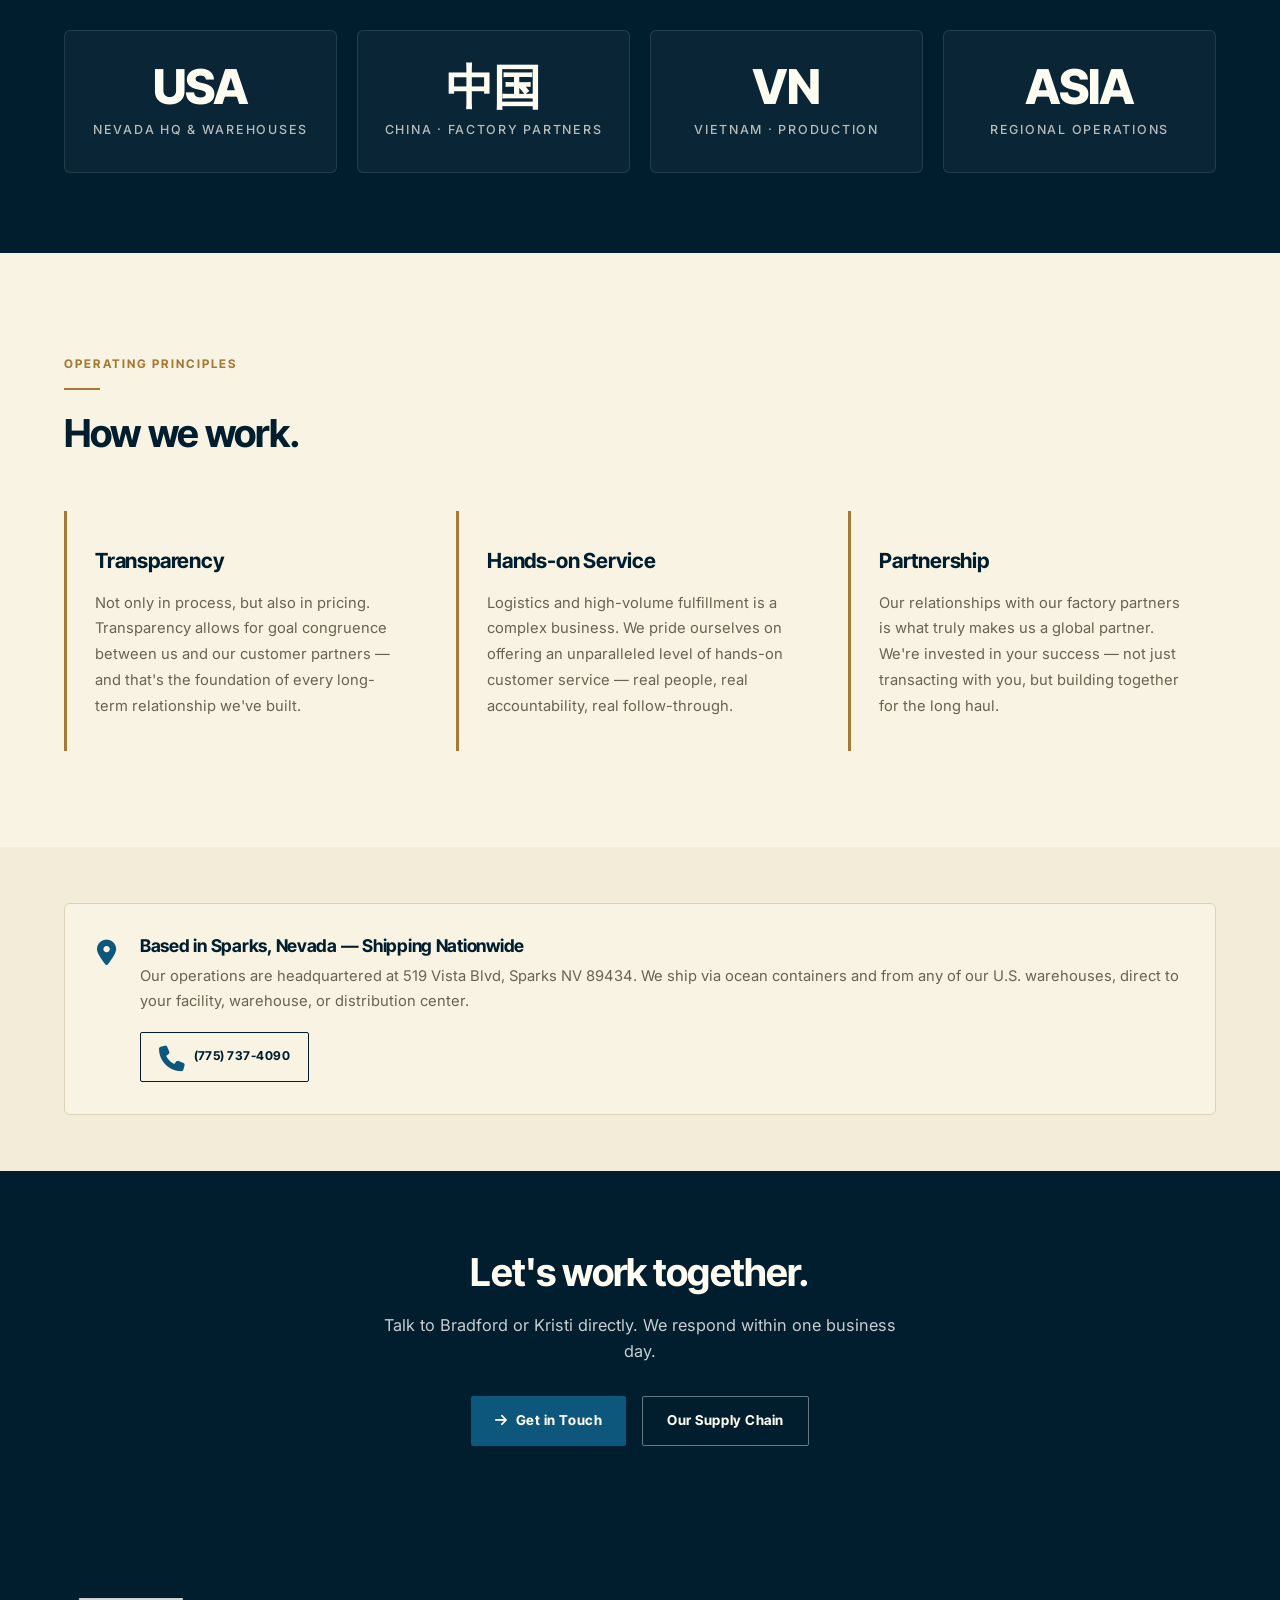
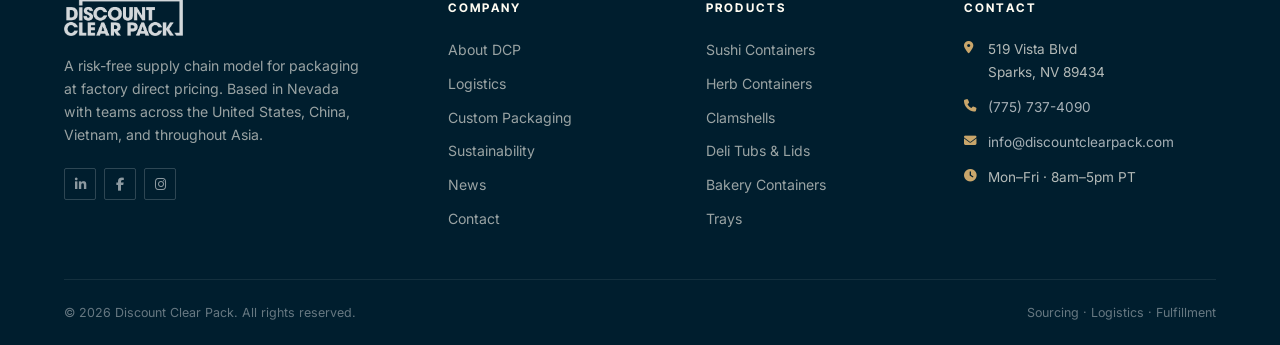
==== commit 231a6dba: "@ Fix footer logo — clean white wordmark on dark backgrounds The site logo file is a banner (dcp wor" ====
--- a/about.html
+++ b/about.html
@@ -258,7 +258,7 @@
   <div class="container">
     <div class="footer__grid">
       <div>
-        <div class="footer__logo"><img src="Logo/Screenshot 2026-04-01 170924.png" alt="Discount Clear Pack"></div>
+        <div class="footer__logo"><img src="Logo/dcp-white.png" alt="Discount Clear Pack"></div>
         <p class="footer__tagline">A risk-free supply chain model for packaging at factory direct pricing. Based in Nevada with teams across the United States, China, Vietnam, and throughout Asia.</p>
         <div class="footer__social">
           <a href="#" aria-label="LinkedIn"><i class="fab fa-linkedin-in"></i></a>
--- a/style.css
+++ b/style.css
@@ -944,7 +944,7 @@
   top: calc(var(--nav-hs) + 24px);
 }
 .contact-info-card__logo { margin-bottom: 28px; }
-.contact-info-card__logo img { height: 44px; width: auto; filter: brightness(0) invert(1); }
+.contact-info-card__logo img { height: 40px; width: auto; }
 .contact-info__items { display: flex; flex-direction: column; gap: 22px; margin-bottom: 32px; }
 .contact-info__item { display: flex; align-items: flex-start; gap: 14px; }
 .contact-info__item-icon {
@@ -1272,7 +1272,7 @@
   border-bottom: 1px solid rgba(255,255,255,.08);
 }
 .footer__logo { margin-bottom: 18px; }
-.footer__logo img { height: 42px; width: auto; filter: brightness(0) invert(1); opacity: .9; }
+.footer__logo img { height: 38px; width: auto; opacity: .95; }
 .footer__tagline { font-size: .88rem; color: rgba(255,252,242,.6); margin-bottom: 22px; line-height: 1.65; max-width: 300px; }
 .footer__social { display: flex; gap: 8px; }
 .footer__social a {
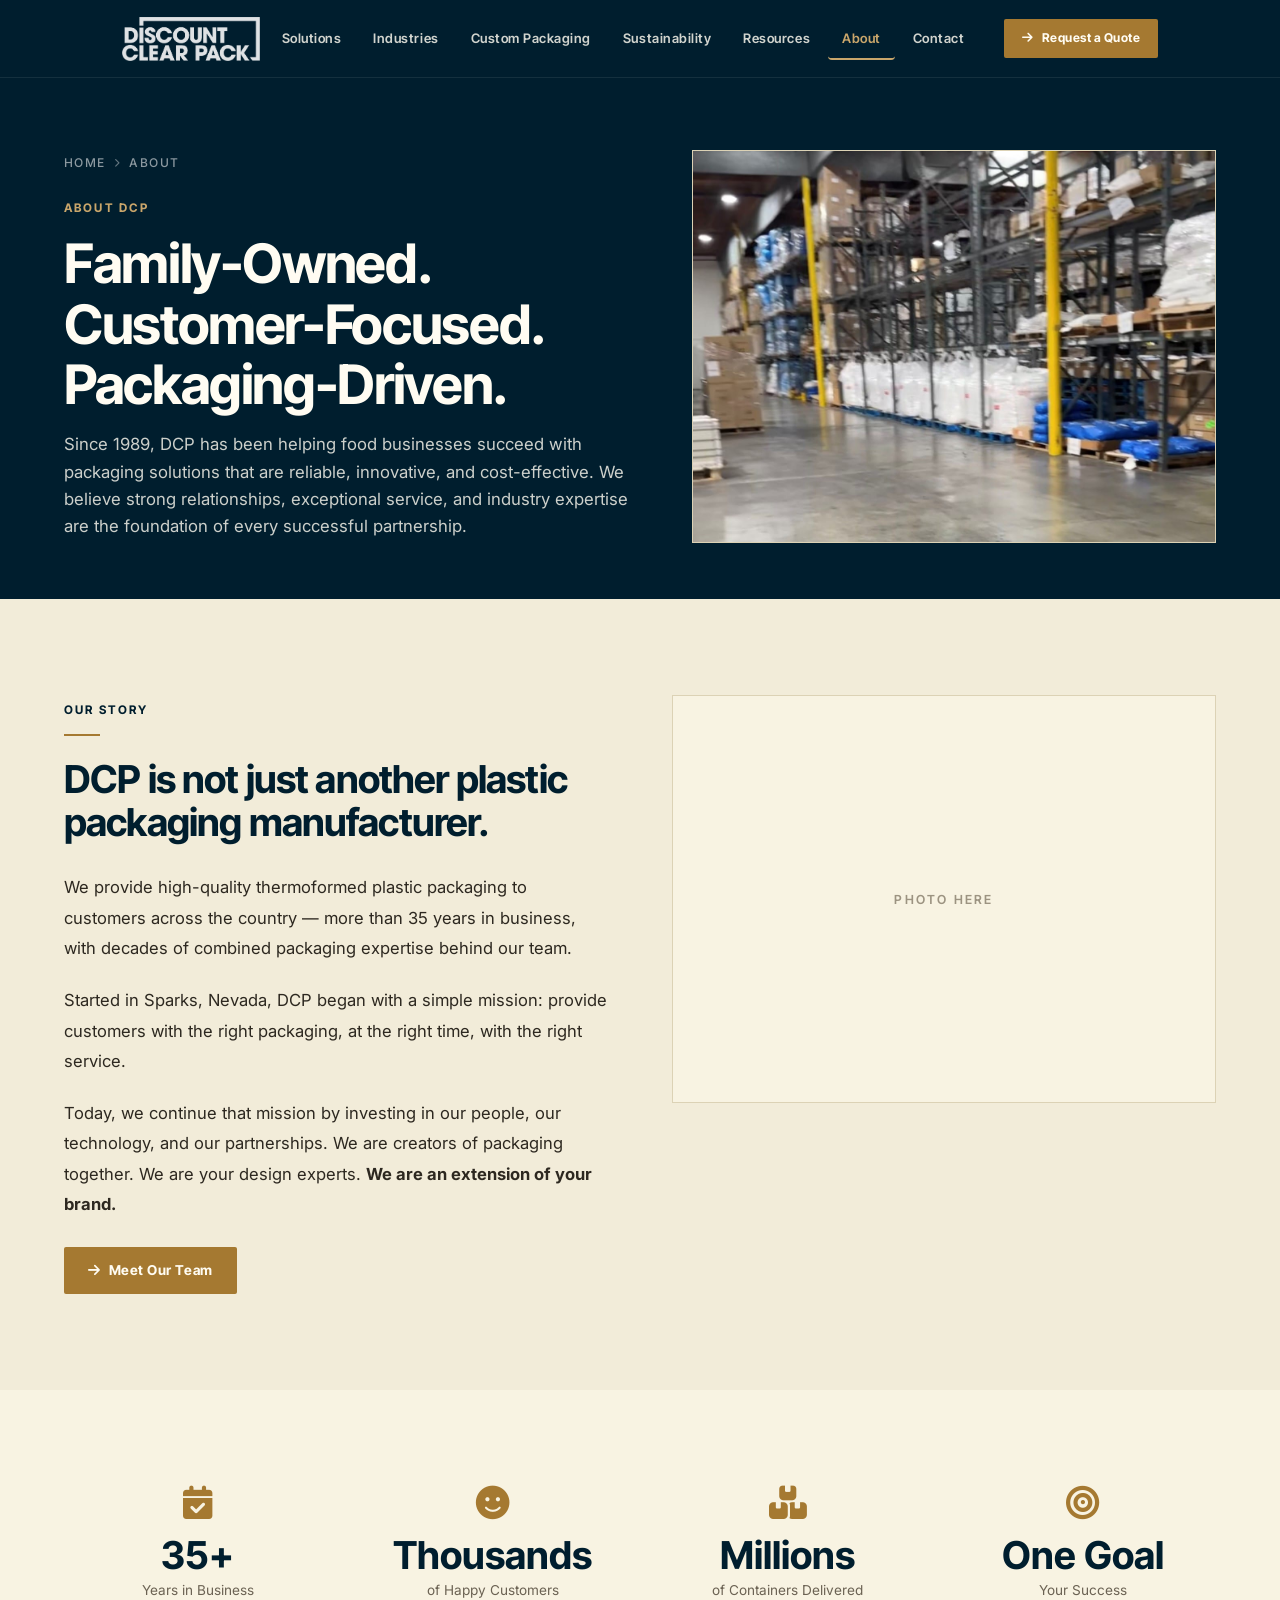
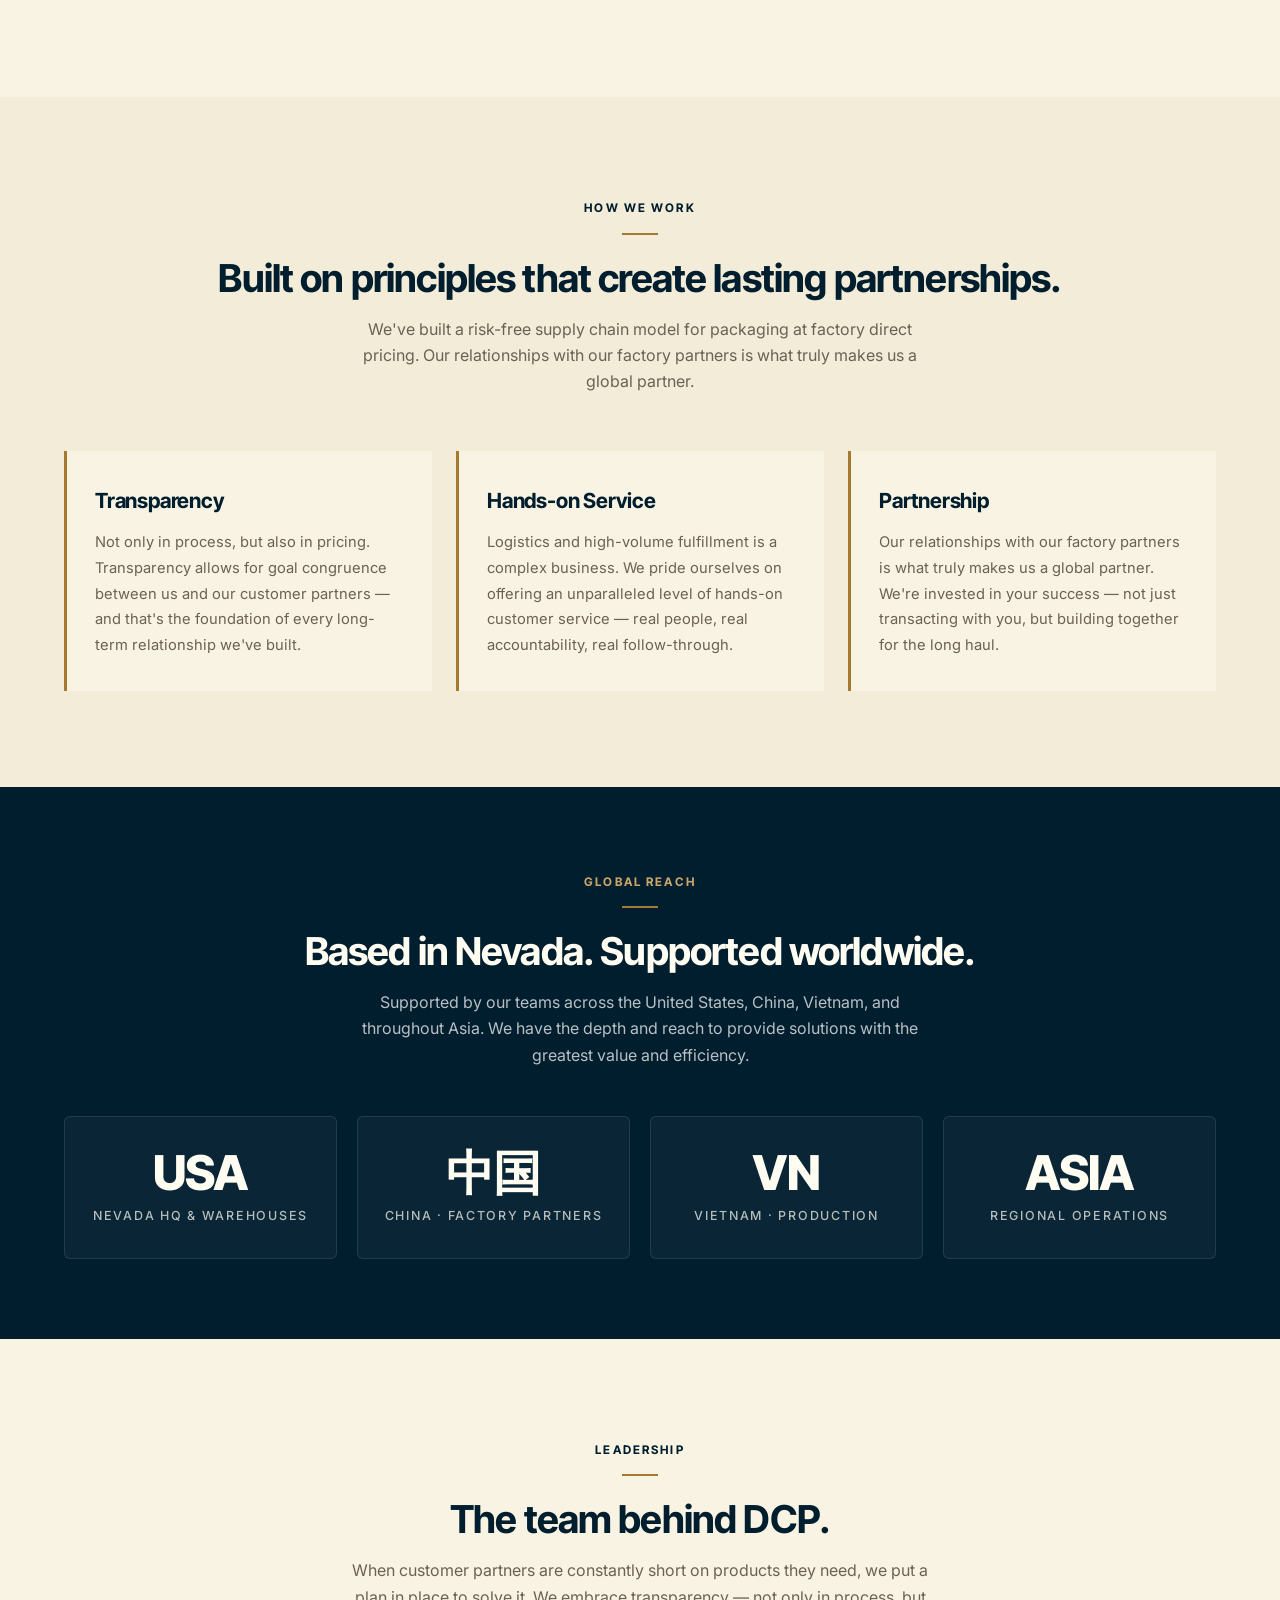
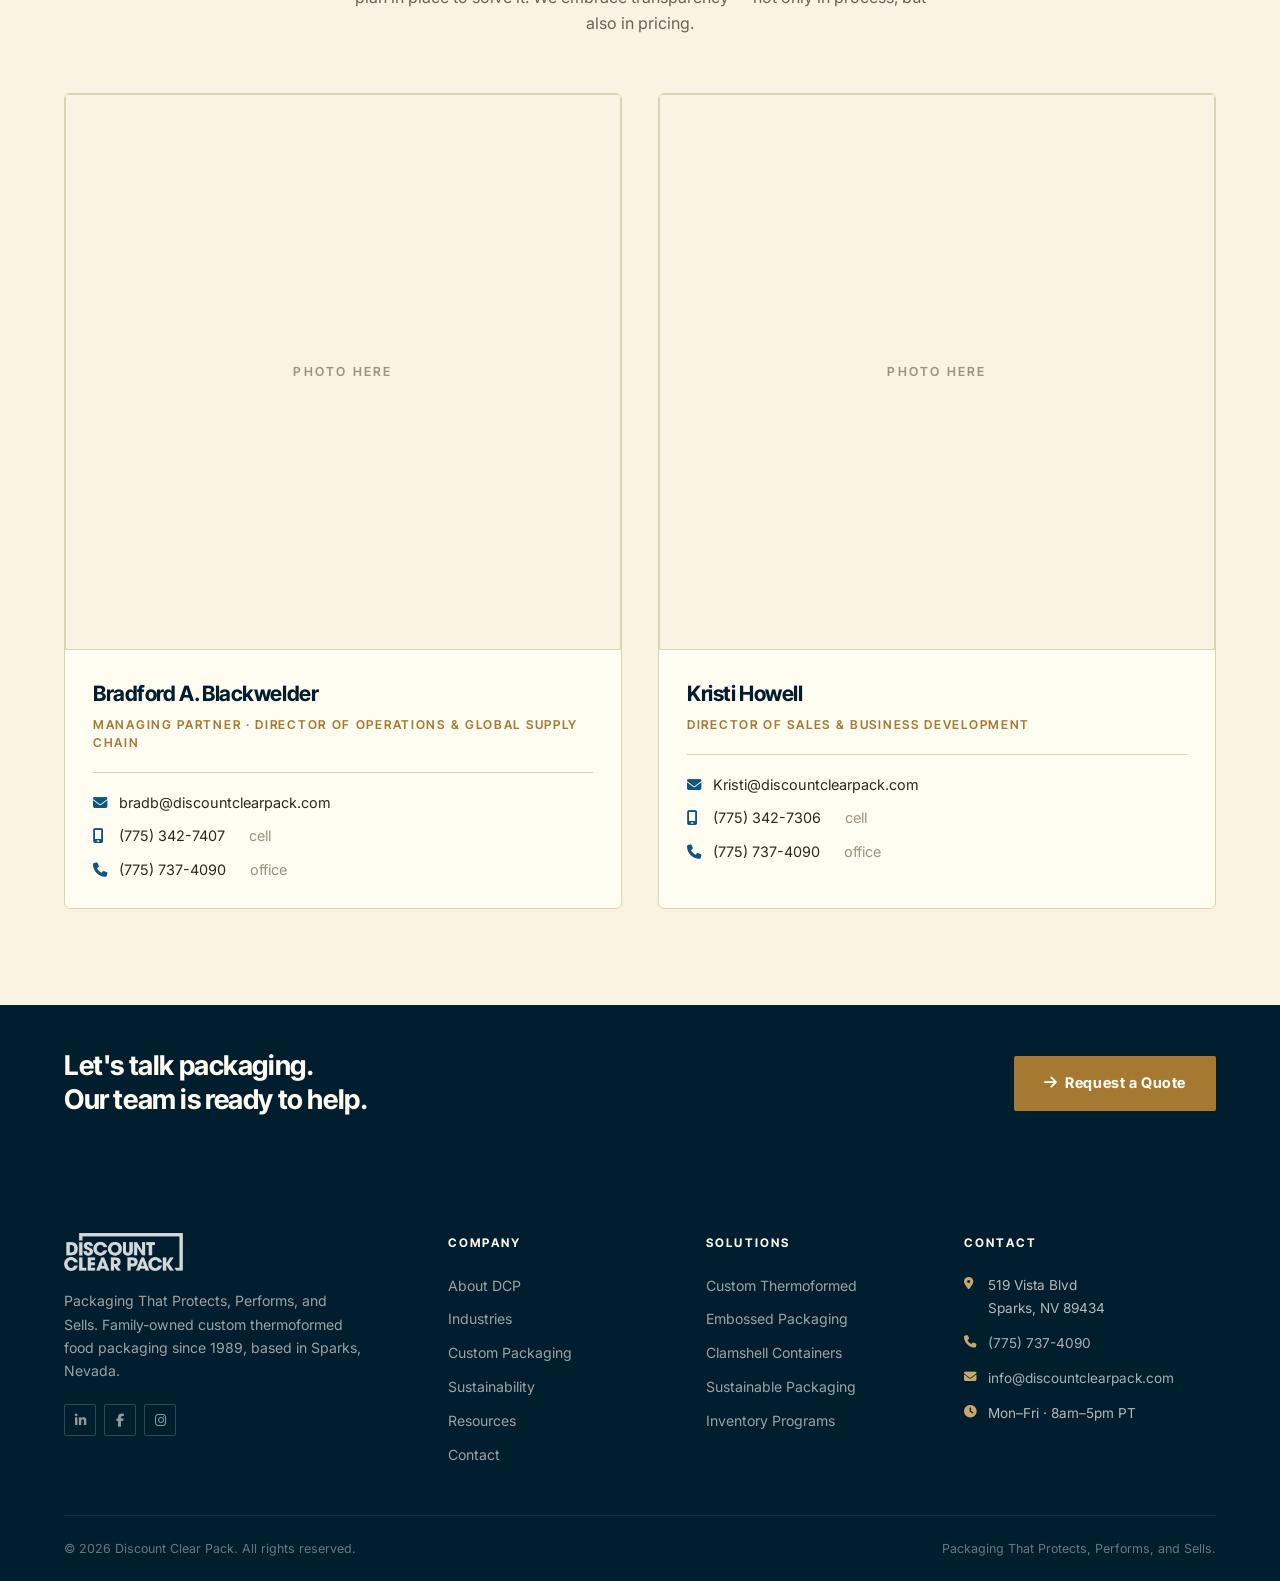
==== commit 5996e11b: "Propagate Kristie's template across all inner pages - products (Solutions/Industries), custom-packag" ====
--- a/about.html
+++ b/about.html
@@ -3,43 +3,31 @@
 <head>
 <meta charset="UTF-8">
 <meta name="viewport" content="width=device-width, initial-scale=1.0">
-<title>About — Discount Clear Pack</title>
-<meta name="description" content="DCP is a partner invested in your success. Based in Nevada with teams across the United States, China, Vietnam, and throughout Asia. 15+ years of operation, 60+ years combined experience.">
+<title>About — Discount Clear Pack | Family-Owned Since 1989</title>
+<meta name="description" content="DCP is a partner invested in your success. Family-owned since 1989, based in Sparks NV with teams across the United States, China, Vietnam, and throughout Asia. 35+ years in business, millions of containers delivered.">
 <link rel="stylesheet" href="style.css">
 <link rel="stylesheet" href="https://cdnjs.cloudflare.com/ajax/libs/font-awesome/6.5.0/css/all.min.css">
 </head>
 <body>
 
-<!-- Top Info Bar -->
-<div class="top-bar">
-  <div class="container">
-    <div class="top-bar__inner">
-      <div class="top-bar__item"><i class="fas fa-map-marker-alt"></i><span>519 Vista Blvd, Sparks NV 89434</span></div>
-      <div class="top-bar__item"><i class="fas fa-phone"></i><a href="tel:7757374090">(775) 737-4090</a></div>
-      <div class="top-bar__item"><i class="fas fa-envelope"></i><a href="mailto:info@discountclearpack.com">info@discountclearpack.com</a></div>
-    </div>
-  </div>
-</div>
-
-<!-- Navbar -->
-<nav class="navbar" role="navigation" aria-label="Main navigation">
+<!-- Navbar — dark navy, white logo, gold Request a Quote -->
+<nav class="navbar navbar--dark" role="navigation" aria-label="Main navigation">
   <div class="container">
     <div class="navbar__inner">
       <a href="index.html" class="navbar__logo" aria-label="Discount Clear Pack Home">
-        <img src="Logo/Screenshot 2026-04-01 170924.png" alt="Discount Clear Pack">
+        <img src="Logo/dcp-white.png" alt="Discount Clear Pack">
       </a>
       <div class="navbar__nav">
-        <a href="index.html">Home</a>
-        <a href="logistics.html">Logistics</a>
-        <a href="products.html">Products</a>
+        <a href="products.html">Solutions</a>
+        <a href="products.html#industries">Industries</a>
         <a href="custom-packaging.html">Custom Packaging</a>
         <a href="sustainability.html">Sustainability</a>
-        <a href="blog.html">News</a>
+        <a href="blog.html">Resources</a>
         <a href="about.html" class="active">About</a>
         <a href="contact.html">Contact</a>
       </div>
       <div class="navbar__actions">
-        <a href="tel:7757374090" class="navbar__phone"><i class="fas fa-phone"></i>(775) 737-4090</a>
+        <a href="contact.html" class="btn btn-gold btn-sm navbar__cta"><i class="fas fa-arrow-right"></i> Request a Quote</a>
       </div>
       <button class="navbar__hamburger" aria-label="Open menu" aria-expanded="false">
         <span></span><span></span><span></span>
@@ -53,12 +41,11 @@
   <button class="mobile-menu__close" aria-label="Close menu"><i class="fas fa-times"></i></button>
   <div class="mobile-menu__inner">
     <nav>
-      <a href="index.html">Home</a>
-      <a href="logistics.html">Logistics</a>
-      <a href="products.html">Products</a>
+      <a href="products.html">Solutions</a>
+      <a href="products.html#industries">Industries</a>
       <a href="custom-packaging.html">Custom Packaging</a>
       <a href="sustainability.html">Sustainability</a>
-      <a href="blog.html">News</a>
+      <a href="blog.html">Resources</a>
       <a href="about.html">About</a>
       <a href="contact.html">Contact</a>
     </nav>
@@ -70,68 +57,151 @@
   </div>
 </div>
 
-<!-- Page Hero -->
-<section class="page-hero">
-  <div class="container">
-    <div class="page-hero__inner">
-      <div class="page-hero__breadcrumb">
-        <a href="index.html">Home</a>
-        <i class="fas fa-chevron-right"></i>
-        <span>About</span>
-      </div>
-      <span class="section-label">ABOUT DCP</span>
-      <h1 class="page-hero__title">We are a team.<br>A partner invested in your success.</h1>
-      <p class="page-hero__subtitle">DCP knows logistics and high-volume fulfillment is a complex business, and we pride ourselves on offering an unparalleled level of hands-on customer service.</p>
-    </div>
-  </div>
-</section>
-
-<!-- ════════════════════════════════════════
-     WHO WE ARE — slide 5 verbatim
+<!-- ════════════════════════════════════════
+     PAGE HERO — navy, breadcrumb + title left, warehouse photo right
+════════════════════════════════════════ -->
+<section class="page-hero page-hero--dark">
+  <div class="container">
+    <div class="page-hero__grid">
+      <div class="page-hero__inner">
+        <div class="page-hero__breadcrumb">
+          <a href="index.html">Home</a>
+          <i class="fas fa-chevron-right"></i>
+          <span>About</span>
+        </div>
+        <span class="section-label">About DCP</span>
+        <h1 class="page-hero__title">Family-Owned.<br>Customer-Focused.<br>Packaging-Driven.</h1>
+        <p class="page-hero__subtitle">Since 1989, DCP has been helping food businesses succeed with packaging solutions that are reliable, innovative, and cost-effective. We believe strong relationships, exceptional service, and industry expertise are the foundation of every successful partnership.</p>
+      </div>
+      <div>
+        <img src="images/warehouse-wide.jpg" class="photo photo--4x3" alt="Wide view of the Discount Clear Pack warehouse and distribution facility in Sparks, Nevada" loading="eager">
+      </div>
+    </div>
+  </div>
+</section>
+
+<!-- ════════════════════════════════════════
+     OUR STORY — origin copy (SEO) + team photo placeholder
 ════════════════════════════════════════ -->
 <section class="section">
   <div class="container">
-    <div class="grid-2-col">
+    <div class="grid-2-col" style="align-items:start;gap:64px;">
       <div class="reveal">
-        <span class="section-label">WHO WE ARE</span>
+        <span class="section-label ink">Our Story</span>
         <div class="section-divider"></div>
-        <h2 style="margin-bottom:28px;">DCP is not just another plastic packaging manufacturer.</h2>
-        <p style="color:var(--body-text);margin-bottom:22px;font-size:1.04rem;line-height:1.82;">We provide high-quality thermoformed plastic packaging to customers across the country for more than 15 years combined with over 60 years of experience.</p>
-        <p style="color:var(--body-text);margin-bottom:0;font-size:1.04rem;line-height:1.82;">We are creators of packaging together.<br>We are your design experts.<br><strong>We are an extension of your brand.</strong></p>
+        <h2 class="section-title" style="margin-bottom:28px;">DCP is not just another plastic packaging manufacturer.</h2>
+        <p style="color:var(--body-text);margin-bottom:22px;font-size:1.04rem;line-height:1.82;">We provide high-quality thermoformed plastic packaging to customers across the country — more than 35 years in business, with decades of combined packaging expertise behind our team.</p>
+        <p style="color:var(--body-text);margin-bottom:22px;font-size:1.04rem;line-height:1.82;">Started in Sparks, Nevada, DCP began with a simple mission: provide customers with the right packaging, at the right time, with the right service.</p>
+        <p style="color:var(--body-text);margin-bottom:28px;font-size:1.04rem;line-height:1.82;">Today, we continue that mission by investing in our people, our technology, and our partnerships. We are creators of packaging together. We are your design experts. <strong>We are an extension of your brand.</strong></p>
+        <a href="contact.html" class="btn btn-gold"><i class="fas fa-arrow-right"></i> Meet Our Team</a>
       </div>
       <div class="reveal reveal-delay-1">
-        <img src="images/warehouse-wide.jpg" alt="Wide view of the Discount Clear Pack warehouse operation" class="photo photo--16x9" loading="lazy">
-      </div>
-    </div>
-  </div>
-</section>
-
-<!-- ════════════════════════════════════════
-     PULL QUOTE — slide 4 verbatim
+        <div class="photo-placeholder" style="aspect-ratio:4/3;"></div>
+      </div>
+    </div>
+  </div>
+</section>
+
+<!-- ════════════════════════════════════════
+     STAT ROW — 4 gold icons
 ════════════════════════════════════════ -->
 <section class="section bg-off-white">
   <div class="container">
-    <div class="pull-quote reveal" style="max-width:920px;margin:0 auto;">
-      <div class="pull-quote__text">
-        We've built a <em>risk-free supply chain model</em> for packaging at factory direct pricing. The goal is to be better. Our relationships with our factory partners is what truly makes us a global partner.
-      </div>
-      <div style="font-family:var(--font-h);font-size:.8rem;font-weight:700;letter-spacing:.18em;text-transform:uppercase;color:#C9A66B;margin-top:8px;">
-        — DCP Operating Principle
-      </div>
-    </div>
-  </div>
-</section>
-
-<!-- ════════════════════════════════════════
-     LEADERSHIP — Bradford + Kristi (slide 8)
+    <div class="icon-row icon-row--4 reveal">
+      <div class="icon-feature">
+        <div class="icon-feature__icon"><i class="fas fa-calendar-check"></i></div>
+        <div class="icon-feature__num">35+</div>
+        <div class="icon-feature__desc">Years in Business</div>
+      </div>
+      <div class="icon-feature">
+        <div class="icon-feature__icon"><i class="fas fa-face-smile"></i></div>
+        <div class="icon-feature__num">Thousands</div>
+        <div class="icon-feature__desc">of Happy Customers</div>
+      </div>
+      <div class="icon-feature">
+        <div class="icon-feature__icon"><i class="fas fa-boxes-stacked"></i></div>
+        <div class="icon-feature__num">Millions</div>
+        <div class="icon-feature__desc">of Containers Delivered</div>
+      </div>
+      <div class="icon-feature">
+        <div class="icon-feature__icon"><i class="fas fa-bullseye"></i></div>
+        <div class="icon-feature__num">One Goal</div>
+        <div class="icon-feature__desc">Your Success</div>
+      </div>
+    </div>
+  </div>
+</section>
+
+<!-- ════════════════════════════════════════
+     OPERATING PRINCIPLES — 3 value cards (SEO copy preserved)
 ════════════════════════════════════════ -->
 <section class="section">
   <div class="container">
-    <div class="section-header reveal">
-      <span class="section-label">LEADERSHIP</span>
-      <div class="section-divider"></div>
+    <div class="section-header centered reveal">
+      <span class="section-label ink">How We Work</span>
+      <div class="section-divider c"></div>
+      <h2 class="section-title">Built on principles that create lasting partnerships.</h2>
+      <p class="section-subtitle" style="margin-left:auto;margin-right:auto;">We've built a risk-free supply chain model for packaging at factory direct pricing. Our relationships with our factory partners is what truly makes us a global partner.</p>
+    </div>
+    <div class="values-grid reveal">
+      <div class="value-card">
+        <div class="value-card__title">Transparency</div>
+        <div class="value-card__desc">Not only in process, but also in pricing. Transparency allows for goal congruence between us and our customer partners — and that's the foundation of every long-term relationship we've built.</div>
+      </div>
+      <div class="value-card">
+        <div class="value-card__title">Hands-on Service</div>
+        <div class="value-card__desc">Logistics and high-volume fulfillment is a complex business. We pride ourselves on offering an unparalleled level of hands-on customer service — real people, real accountability, real follow-through.</div>
+      </div>
+      <div class="value-card">
+        <div class="value-card__title">Partnership</div>
+        <div class="value-card__desc">Our relationships with our factory partners is what truly makes us a global partner. We're invested in your success — not just transacting with you, but building together for the long haul.</div>
+      </div>
+    </div>
+  </div>
+</section>
+
+<!-- ════════════════════════════════════════
+     GLOBAL REACH — navy band (preserved SEO)
+════════════════════════════════════════ -->
+<section class="categories-dark">
+  <div class="container">
+    <div class="section-header centered" style="max-width:720px;margin-left:auto;margin-right:auto;margin-bottom:48px;">
+      <span class="section-label on-dark reveal">Global Reach</span>
+      <div class="section-divider c reveal reveal-delay-1"></div>
+      <h2 class="section-title reveal reveal-delay-2" style="color:var(--paper);">Based in Nevada. Supported worldwide.</h2>
+      <p class="section-subtitle on-dark reveal reveal-delay-3" style="margin-left:auto;margin-right:auto;">Supported by our teams across the United States, China, Vietnam, and throughout Asia. We have the depth and reach to provide solutions with the greatest value and efficiency.</p>
+    </div>
+    <div class="stat-cards-grid reveal" style="margin-top:0;">
+      <div class="stat-card">
+        <div class="stat-card__number">USA</div>
+        <div class="stat-card__label">Nevada HQ &amp; Warehouses</div>
+      </div>
+      <div class="stat-card">
+        <div class="stat-card__number">中国</div>
+        <div class="stat-card__label">China · Factory Partners</div>
+      </div>
+      <div class="stat-card">
+        <div class="stat-card__number">VN</div>
+        <div class="stat-card__label">Vietnam · Production</div>
+      </div>
+      <div class="stat-card">
+        <div class="stat-card__number">ASIA</div>
+        <div class="stat-card__label">Regional Operations</div>
+      </div>
+    </div>
+  </div>
+</section>
+
+<!-- ════════════════════════════════════════
+     LEADERSHIP — Bradford + Kristi (SEO preserved)
+════════════════════════════════════════ -->
+<section class="section bg-off-white">
+  <div class="container">
+    <div class="section-header centered reveal">
+      <span class="section-label ink">Leadership</span>
+      <div class="section-divider c"></div>
       <h2 class="section-title">The team behind DCP.</h2>
-      <p class="section-subtitle">When customer partners are constantly short on products they need, we put a plan in place to solve it. We embrace transparency — not only in process, but also in pricing.</p>
+      <p class="section-subtitle" style="margin-left:auto;margin-right:auto;">When customer partners are constantly short on products they need, we put a plan in place to solve it. We embrace transparency — not only in process, but also in pricing.</p>
     </div>
     <div class="founder-grid reveal">
       <div class="founder-card">
@@ -163,92 +233,13 @@
 </section>
 
 <!-- ════════════════════════════════════════
-     GLOBAL REACH — slide 4 verbatim
-════════════════════════════════════════ -->
-<section class="categories-dark">
-  <div class="container">
-    <div class="section-header centered">
-      <span class="section-label on-dark reveal">GLOBAL REACH</span>
-      <div class="section-divider c reveal reveal-delay-1"></div>
-      <h2 class="section-title reveal reveal-delay-2" style="color:var(--paper);">Based in Nevada. Supported worldwide.</h2>
-      <p class="section-subtitle on-dark reveal reveal-delay-3" style="margin:0 auto;">Supported by our teams across the United States, China, Vietnam, and throughout Asia. We have the depth and reach to provide solutions with the greatest value and efficiency.</p>
-    </div>
-    <div class="stat-cards-grid reveal" style="margin-top:48px;">
-      <div class="stat-card">
-        <div class="stat-card__number">USA</div>
-        <div class="stat-card__label">Nevada HQ &amp; Warehouses</div>
-      </div>
-      <div class="stat-card">
-        <div class="stat-card__number">中国</div>
-        <div class="stat-card__label">China · Factory Partners</div>
-      </div>
-      <div class="stat-card">
-        <div class="stat-card__number">VN</div>
-        <div class="stat-card__label">Vietnam · Production</div>
-      </div>
-      <div class="stat-card">
-        <div class="stat-card__number">ASIA</div>
-        <div class="stat-card__label">Regional Operations</div>
-      </div>
-    </div>
-  </div>
-</section>
-
-<!-- ════════════════════════════════════════
-     WHAT WE STAND FOR — Operating Principles
-════════════════════════════════════════ -->
-<section class="section bg-off-white">
-  <div class="container">
-    <div class="section-header reveal">
-      <span class="section-label">OPERATING PRINCIPLES</span>
-      <div class="section-divider"></div>
-      <h2 class="section-title">How we work.</h2>
-    </div>
-    <div class="values-grid reveal">
-      <div class="value-card">
-        <div class="value-card__title">Transparency</div>
-        <div class="value-card__desc">Not only in process, but also in pricing. Transparency allows for goal congruence between us and our customer partners — and that's the foundation of every long-term relationship we've built.</div>
-      </div>
-      <div class="value-card">
-        <div class="value-card__title">Hands-on Service</div>
-        <div class="value-card__desc">Logistics and high-volume fulfillment is a complex business. We pride ourselves on offering an unparalleled level of hands-on customer service — real people, real accountability, real follow-through.</div>
-      </div>
-      <div class="value-card">
-        <div class="value-card__title">Partnership</div>
-        <div class="value-card__desc">Our relationships with our factory partners is what truly makes us a global partner. We're invested in your success — not just transacting with you, but building together for the long haul.</div>
-      </div>
-    </div>
-  </div>
-</section>
-
-<!-- ════════════════════════════════════════
-     LOCATION
-════════════════════════════════════════ -->
-<section class="section-sm">
-  <div class="container">
-    <div class="location-card reveal">
-      <i class="fas fa-map-marker-alt"></i>
-      <div>
-        <h3>Based in Sparks, Nevada — Shipping Nationwide</h3>
-        <p>Our operations are headquartered at 519 Vista Blvd, Sparks NV 89434. We ship via ocean containers and from any of our U.S. warehouses, direct to your facility, warehouse, or distribution center.</p>
-        <div style="margin-top:18px;">
-          <a href="tel:7757374090" class="btn btn-outline btn-sm"><i class="fas fa-phone"></i>(775) 737-4090</a>
-        </div>
-      </div>
-    </div>
-  </div>
-</section>
-
-<!-- CTA Banner -->
-<section class="cta-banner">
-  <div class="container">
-    <div class="cta-banner__inner reveal">
-      <h2 class="cta-banner__title">Let's work together.</h2>
-      <p class="cta-banner__subtitle">Talk to Bradford or Kristi directly. We respond within one business day.</p>
-      <div class="cta-banner__btns">
-        <a href="contact.html" class="btn btn-primary"><i class="fas fa-arrow-right"></i> Get in Touch</a>
-        <a href="logistics.html" class="btn btn-ghost">Our Supply Chain</a>
-      </div>
+     CTA SPLIT — navy band
+════════════════════════════════════════ -->
+<section class="cta-split">
+  <div class="container">
+    <div class="cta-split__inner reveal">
+      <div class="cta-split__text">Let's talk packaging.<br>Our team is ready to help.</div>
+      <a href="contact.html" class="btn btn-gold btn-lg"><i class="fas fa-arrow-right"></i> Request a Quote</a>
     </div>
   </div>
 </section>
@@ -259,7 +250,7 @@
     <div class="footer__grid">
       <div>
         <div class="footer__logo"><img src="Logo/dcp-white.png" alt="Discount Clear Pack"></div>
-        <p class="footer__tagline">A risk-free supply chain model for packaging at factory direct pricing. Based in Nevada with teams across the United States, China, Vietnam, and throughout Asia.</p>
+        <p class="footer__tagline">Packaging That Protects, Performs, and Sells. Family-owned custom thermoformed food packaging since 1989, based in Sparks, Nevada.</p>
         <div class="footer__social">
           <a href="#" aria-label="LinkedIn"><i class="fab fa-linkedin-in"></i></a>
           <a href="#" aria-label="Facebook"><i class="fab fa-facebook-f"></i></a>
@@ -270,22 +261,21 @@
         <div class="footer__col-title">Company</div>
         <div class="footer__col-links">
           <a href="about.html">About DCP</a>
-          <a href="logistics.html">Logistics</a>
+          <a href="products.html#industries">Industries</a>
           <a href="custom-packaging.html">Custom Packaging</a>
           <a href="sustainability.html">Sustainability</a>
-          <a href="blog.html">News</a>
+          <a href="blog.html">Resources</a>
           <a href="contact.html">Contact</a>
         </div>
       </div>
       <div>
-        <div class="footer__col-title">Products</div>
+        <div class="footer__col-title">Solutions</div>
         <div class="footer__col-links">
-          <a href="products.html#sushi">Sushi Containers</a>
-          <a href="products.html#herb">Herb Containers</a>
-          <a href="products.html#clamshells">Clamshells</a>
-          <a href="products.html#deli">Deli Tubs &amp; Lids</a>
-          <a href="products.html#bakery">Bakery Containers</a>
-          <a href="products.html#trays">Trays</a>
+          <a href="custom-packaging.html">Custom Thermoformed</a>
+          <a href="custom-packaging.html">Embossed Packaging</a>
+          <a href="products.html#clamshells">Clamshell Containers</a>
+          <a href="sustainability.html">Sustainable Packaging</a>
+          <a href="logistics.html">Inventory Programs</a>
         </div>
       </div>
       <div>
@@ -298,7 +288,7 @@
     </div>
     <div class="footer__bottom">
       <span>&copy; 2026 Discount Clear Pack. All rights reserved.</span>
-      <span>Sourcing · Logistics · Fulfillment</span>
+      <span>Packaging That Protects, Performs, and Sells.</span>
     </div>
   </div>
 </footer>
--- a/style.css
+++ b/style.css
@@ -1359,6 +1359,213 @@
   .js-ready .reveal { opacity: 1; transform: none; transition: none; }
   .btn { transition: none; }
 }
+
+/* ============================================================
+   Hero — Split (image-forward variant, Kristie homepage)
+   ============================================================ */
+.hero--split { padding: 72px 0 84px; }
+.hero__grid {
+  display: grid;
+  grid-template-columns: 1.05fr .95fr;
+  gap: 56px;
+  align-items: center;
+}
+.hero--split .hero__inner { max-width: none; }
+.hero__media { position: relative; }
+.hero__media-img {
+  width: 100%;
+  aspect-ratio: 4 / 3.4;
+  object-fit: cover;
+  border: 1px solid var(--line);
+  border-radius: var(--r-lg);
+  box-shadow: var(--shd-md);
+}
+.hero__media-tag {
+  position: absolute;
+  left: 16px; bottom: 16px;
+  display: inline-flex;
+  align-items: center;
+  gap: 8px;
+  background: rgba(0,30,46,.86);
+  color: var(--paper);
+  font-family: var(--font-h);
+  font-size: .76rem;
+  font-weight: 600;
+  letter-spacing: .04em;
+  padding: 8px 14px;
+  border-radius: var(--r-sm);
+  backdrop-filter: blur(4px);
+}
+.hero__media-tag i { color: #C9A66B; font-size: .78rem; }
+
+/* ============================================================
+   Industry / Solution Feature Cards (icon + title + desc)
+   ============================================================ */
+.industry-cards {
+  display: grid;
+  grid-template-columns: repeat(auto-fit, minmax(216px, 1fr));
+  gap: 20px;
+}
+.industry-feature {
+  background: var(--paper);
+  border: 1px solid var(--line);
+  border-top: 3px solid var(--bronze);
+  border-radius: var(--r-md);
+  padding: 30px 26px;
+  transition: border-color .22s ease, transform .22s ease;
+}
+.industry-feature:hover { border-color: var(--steel); border-top-color: var(--steel); transform: translateY(-3px); }
+.industry-feature__icon {
+  width: 48px; height: 48px;
+  border: 1px solid var(--line);
+  background: var(--cream-soft);
+  border-radius: var(--r);
+  display: flex; align-items: center; justify-content: center;
+  margin-bottom: 20px;
+}
+.industry-feature__icon i { font-size: 1.3rem; color: var(--steel); }
+.industry-feature__title { font-size: 1.08rem; font-weight: 700; color: var(--ink); margin-bottom: 10px; letter-spacing: -.015em; line-height: 1.3; }
+.industry-feature__desc { font-size: .9rem; color: var(--muted); line-height: 1.65; }
+
+/* ============================================================
+   Check List — "What Sets Us Apart" / Sustainability
+   ============================================================ */
+.apart-title {
+  font-family: var(--font-h);
+  font-size: 1.15rem;
+  font-weight: 700;
+  color: var(--ink);
+  letter-spacing: -.01em;
+  margin-bottom: 22px;
+  padding-bottom: 14px;
+  border-bottom: 1px solid var(--line);
+}
+.check-list { display: flex; flex-direction: column; gap: 14px; }
+.check-list li {
+  display: flex;
+  align-items: center;
+  gap: 14px;
+  font-family: var(--font-h);
+  font-size: 1rem;
+  font-weight: 600;
+  color: var(--ink);
+  letter-spacing: -.005em;
+}
+.check-list li i {
+  flex-shrink: 0;
+  width: 26px; height: 26px;
+  display: flex; align-items: center; justify-content: center;
+  font-size: .72rem;
+  color: var(--steel);
+  background: var(--steel-soft);
+  border-radius: var(--r-full);
+}
+.check-list--dark li { color: var(--paper); }
+.check-list--dark li i { color: #7FB36F; background: rgba(127,179,111,.16); }
+
+@media (max-width: 900px) {
+  .hero__grid { grid-template-columns: 1fr; gap: 36px; }
+  .hero__media { order: -1; }
+  .hero__media-img { aspect-ratio: 16 / 10; }
+}
+@media (max-width: 768px) {
+  .industry-cards { grid-template-columns: repeat(2, 1fr); gap: 14px; }
+  .steps-grid[style] { grid-template-columns: 1fr !important; }
+}
+@media (max-width: 480px) {
+  .industry-cards { grid-template-columns: 1fr; }
+}
+
+/* ============================================================
+   KRISTIE TEMPLATE — dark nav, gold CTAs, full-bleed hero,
+   centered gold icon rows. Scoped with modifiers so inner
+   pages stay intact until each is rebuilt to match.
+   ============================================================ */
+
+/* Dark navbar variant */
+.navbar.navbar--dark { background: var(--ink); border-bottom: 1px solid rgba(255,255,255,.08); }
+.navbar--dark .navbar__nav a { color: rgba(255,252,242,.82); }
+.navbar--dark .navbar__nav a:hover { color: #C9A66B; }
+.navbar--dark .navbar__nav a.active { color: #C9A66B; border-bottom-color: #C9A66B; }
+.navbar--dark .navbar__hamburger span { background: var(--paper); }
+
+/* Gold + light-outline buttons (gold = primary action) */
+.btn-gold { background: var(--bronze); color: var(--paper); }
+.btn-gold:hover { background: var(--bronze-dark); color: var(--paper); }
+.btn-outline-light { background: transparent; color: var(--paper); border: 1px solid rgba(255,255,255,.55); }
+.btn-outline-light:hover { background: rgba(255,255,255,.10); border-color: var(--paper); color: var(--paper); }
+.navbar__cta { margin-left: 4px; }
+
+/* Dark full-bleed hero — image bleeds off the right edge */
+.hero--dark { position: relative; background: var(--ink); border-bottom: none; padding: 0; overflow: hidden; }
+.hero--dark .hero__content { padding-top: 0; padding-bottom: 0; }
+.hero--dark .hero__inner { max-width: 560px; padding: 104px 0; position: relative; z-index: 2; }
+.hero--dark .hero__eyebrow { color: #C9A66B; }
+.hero--dark .hero__eyebrow::before { background: #C9A66B; }
+.hero--dark .hero__title { color: var(--paper); }
+.hero--dark .hero__title em { color: #C9A66B; }
+.hero--dark .hero__subtitle { color: rgba(255,252,242,.80); }
+.hero--dark .hero__media { position: absolute; top: 0; right: 0; bottom: 0; width: 46vw; z-index: 1; }
+.hero--dark .hero__media::before { content:''; position:absolute; inset:0; z-index:2; background: linear-gradient(90deg, var(--ink) 0%, rgba(0,30,46,0) 26%); }
+.hero--dark .hero__media-img { width: 100%; height: 100%; object-fit: cover; border: none; border-radius: 0; box-shadow: none; }
+
+@media (max-width: 900px) {
+  .hero--dark .hero__inner { padding: 52px 0 0; max-width: none; }
+  .hero--dark .hero__media { position: static; width: auto; height: 250px; margin: 32px -24px 0; }
+  .hero--dark .hero__media::before { display: none; }
+}
+
+/* Centered gold icon rows (Industries / Why DCP / Solutions / Sustainability) */
+.icon-row { display: grid; gap: 28px; }
+.icon-row--6 { grid-template-columns: repeat(6, 1fr); }
+.icon-row--5 { grid-template-columns: repeat(5, 1fr); }
+.icon-row--4 { grid-template-columns: repeat(4, 1fr); }
+.icon-feature { text-align: center; }
+.icon-feature__icon { font-size: 2.1rem; color: var(--bronze); margin-bottom: 16px; line-height: 1; }
+.icon-feature__num { font-family: var(--font-h); font-size: clamp(1.8rem, 3vw, 2.4rem); font-weight: 700; color: var(--ink); line-height: 1; margin: 6px 0; }
+.icon-feature__title { font-family: var(--font-h); font-size: .95rem; font-weight: 700; color: var(--ink); letter-spacing: -.01em; margin-bottom: 8px; line-height: 1.3; }
+.icon-feature__desc { font-size: .85rem; color: var(--muted); line-height: 1.55; }
+.icon-row--on-dark .icon-feature__icon { color: #C9A66B; }
+.icon-row--on-dark .icon-feature__title,
+.icon-row--on-dark .icon-feature__num { color: var(--paper); }
+.icon-row--on-dark .icon-feature__desc { color: rgba(255,255,255,.72); }
+
+@media (max-width: 768px) {
+  .icon-row--6, .icon-row--5 { grid-template-columns: repeat(3, 1fr); }
+  .icon-row--4 { grid-template-columns: repeat(2, 1fr); }
+}
+@media (max-width: 480px) {
+  .icon-row { grid-template-columns: repeat(2, 1fr) !important; gap: 22px; }
+}
+
+/* Section label — ink variant (Kristie centers dark labels) */
+.section-label.ink { color: var(--ink); }
+
+/* Navy inner-page hero (Kristie template — all inner pages) */
+.page-hero--dark { background: var(--ink); border-bottom: none; }
+.page-hero--dark .page-hero__title { color: var(--paper); }
+.page-hero--dark .page-hero__subtitle { color: rgba(255,252,242,.80); }
+.page-hero--dark .page-hero__breadcrumb,
+.page-hero--dark .page-hero__breadcrumb a { color: rgba(255,255,255,.55); }
+.page-hero--dark .page-hero__breadcrumb a:hover { color: #C9A66B; }
+.page-hero--dark .page-hero__breadcrumb i { color: rgba(255,255,255,.40); }
+.page-hero--dark .section-label { color: #C9A66B; }
+.page-hero--dark .section-divider { background: #C9A66B; }
+/* Navy hero with image on the right (About / Bakery) */
+.page-hero--dark .page-hero__grid { display: grid; grid-template-columns: 1.05fr .95fr; gap: 48px; align-items: center; }
+.page-hero--dark .page-hero__grid .page-hero__inner { max-width: none; }
+@media (max-width: 860px) { .page-hero--dark .page-hero__grid { grid-template-columns: 1fr; gap: 28px; } }
+
+/* Case-study card with photo + read link */
+.case-card { padding: 0; overflow: hidden; }
+.case-card__img { aspect-ratio: 16 / 11; }
+.case-card__body { padding: 24px 24px 26px; }
+
+/* Split CTA band — heading left, gold button right */
+.cta-split { background: var(--ink); padding: 44px 0; }
+.cta-split__inner { display: flex; align-items: center; justify-content: space-between; gap: 28px; flex-wrap: wrap; }
+.cta-split__text { color: var(--paper); font-family: var(--font-h); font-size: clamp(1.3rem, 2.4vw, 1.7rem); font-weight: 700; letter-spacing: -.015em; line-height: 1.25; }
+@media (max-width: 600px) { .cta-split__inner { flex-direction: column; align-items: flex-start; } }
 
 /* ============================================================
    Responsive — Tablet (≤1024px)
